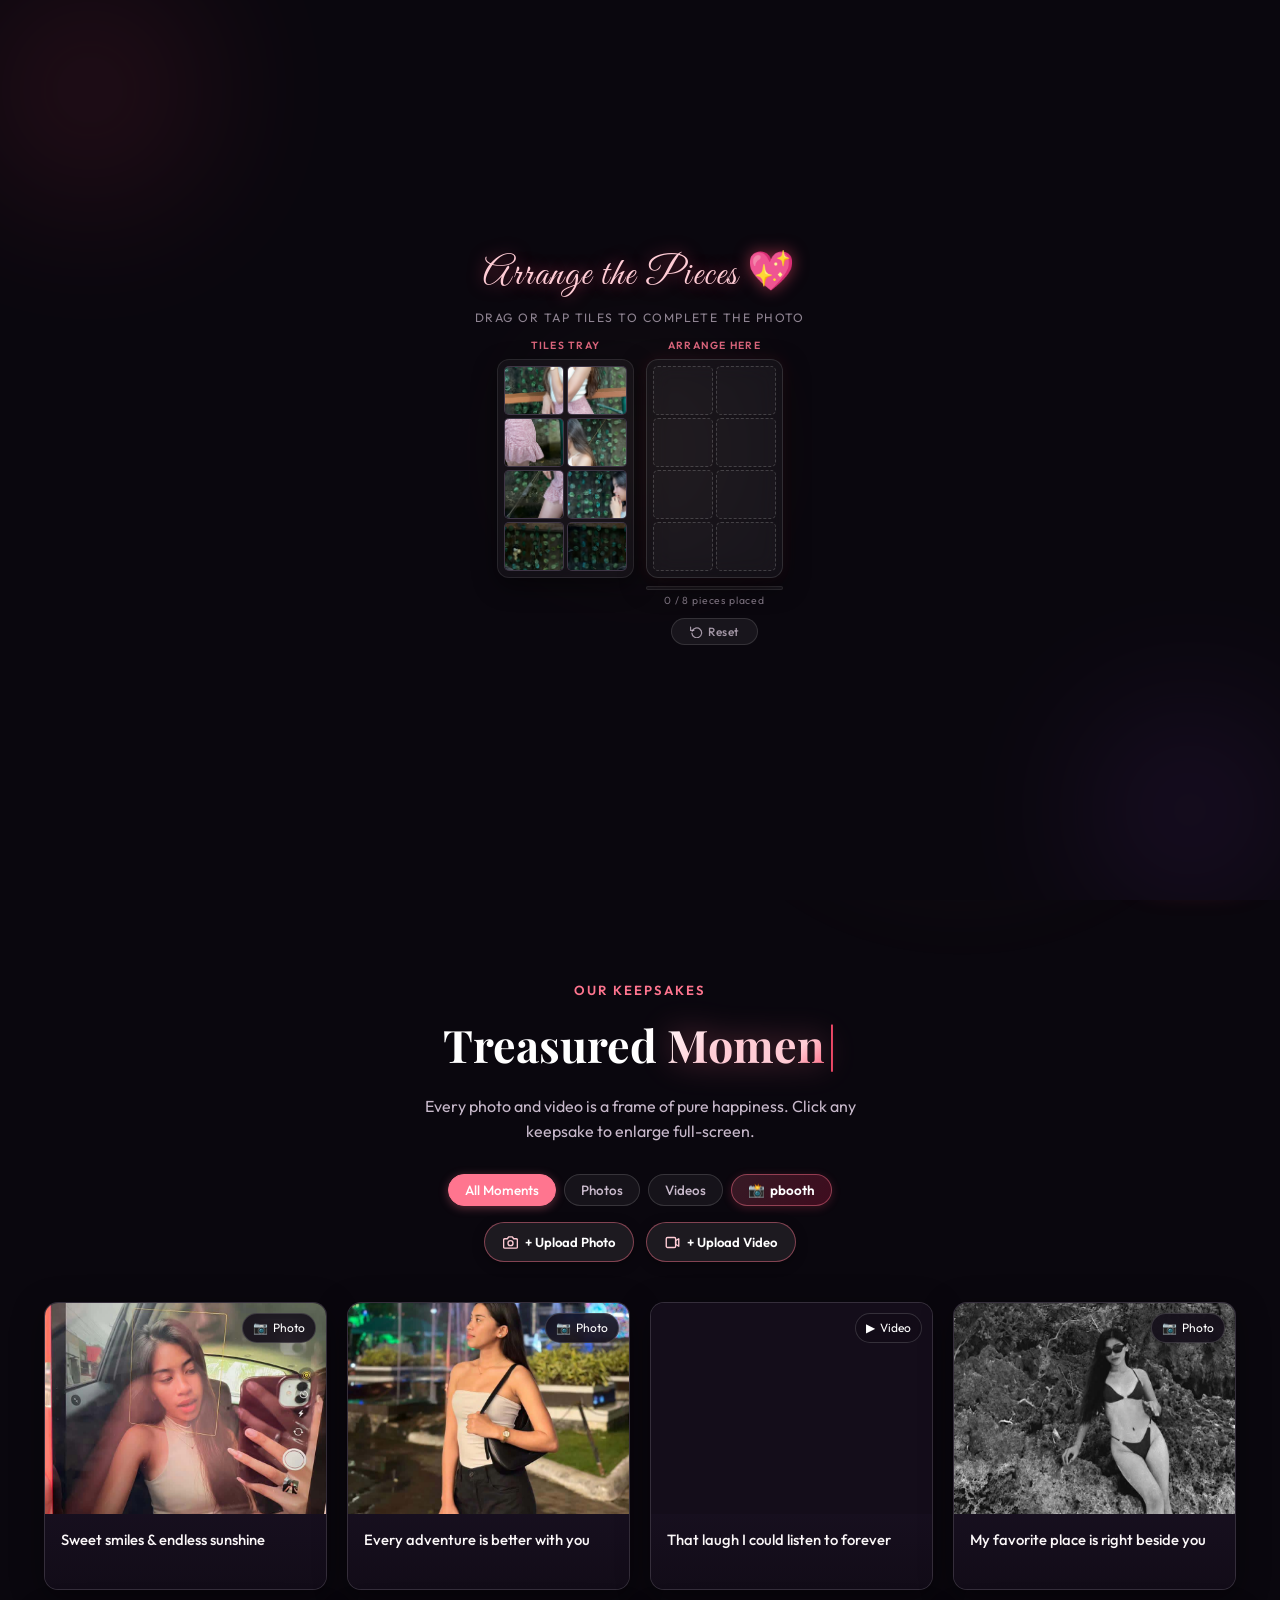
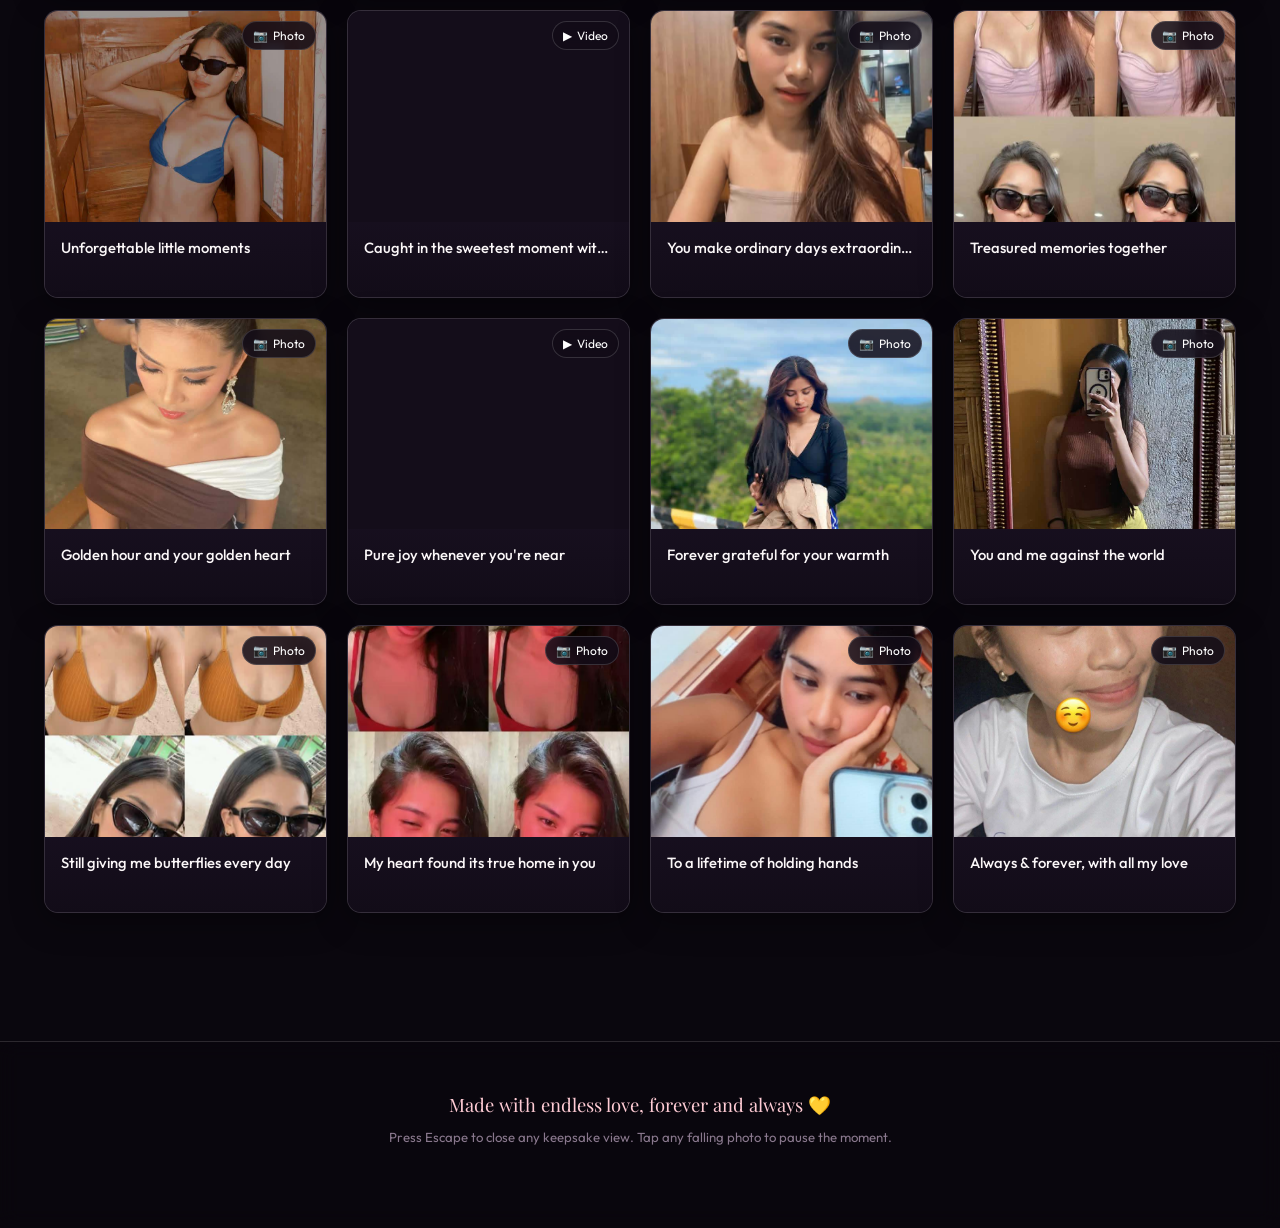
==== love-surprise/index.html @ fbbdec13 "cwefe" ====
<!DOCTYPE html>
<html lang="en">
<head>
  <meta charset="UTF-8">
  <meta name="viewport" content="width=device-width, initial-scale=1.0">
  <meta name="description" content="An interactive romantic surprise page with falling memory rain, live together counter, and heartfelt notes.">
  <meta name="theme-color" content="#0a070e">
  <title>Lyka Macabudbud — Forever & Always 💖</title>

  <!-- Favicon (Heart Icon) -->
  <link rel="icon" type="image/x-icon" href="favicon.ico">
  <link rel="icon" type="image/svg+xml" href="data:image/svg+xml,<svg xmlns='http://www.w3.org/2000/svg' viewBox='0 0 24 24'><path fill='%23ff4d6d' d='M12 21.35l-1.45-1.32C5.4 15.36 2 12.28 2 8.5 2 5.42 4.42 3 7.5 3c1.74 0 3.41.81 4.5 2.09C13.09 3.81 14.76 3 16.5 3 19.58 3 22 5.42 22 8.5c0 3.78-3.4 6.86-8.55 11.54L12 21.35z'/></svg>">
  <link rel="apple-touch-icon" href="assets/images/image1.jpg">
  <link rel="preconnect" href="https://fonts.googleapis.com">
  <link rel="preconnect" href="https://fonts.gstatic.com" crossorigin>
  <link href="https://fonts.googleapis.com/css2?family=Great+Vibes&family=Outfit:wght@300;400;500;600;700&family=Playfair+Display:ital,wght@0,600;0,700;1,400;1,600&display=swap" rel="stylesheet">

  <!-- Master Stylesheet -->
  <link rel="stylesheet" href="css/style.css">
  <link rel="stylesheet" href="css/puzzle.css">

  <!-- Flow Controller: Fresh open/click starts with Puzzle; Page refresh stays on website -->
  <script>
    (function() {
      var isRefresh = false;
      try {
        var nav = performance.getEntriesByType('navigation')[0];
        if (nav) {
          isRefresh = (nav.type === 'reload');
        } else if (window.performance && window.performance.navigation) {
          isRefresh = (window.performance.navigation.type === 1);
        }
      } catch (e) {}

      // Fresh open (clicking link, new tab, opening in Live Server) -> reset to show Puzzle
      if (!isRefresh) {
        sessionStorage.removeItem('love_surprise_puzzle_unlocked');
        localStorage.removeItem('love_surprise_puzzle_unlocked');
      }

      // If page was refreshed AND already unlocked, keep website open without flashing puzzle
      if (sessionStorage.getItem('love_surprise_puzzle_unlocked') === 'true' ||
          (isRefresh && localStorage.getItem('love_surprise_puzzle_unlocked') === 'true')) {
        document.documentElement.classList.add('puzzle-already-unlocked');
      }
    })();
  </script>
</head>
<body>

  <!-- ═══════════════════════════════════════════════════════════════════
       PUZZLE INTRO GATE — solve to unlock the site
       ═══════════════════════════════════════════════════════════════════ -->
  <div id="puzzle-overlay" role="main" aria-label="Puzzle intro">
    <!-- Ambient blobs -->
    <div class="puzzle-glow-blob blob-1" aria-hidden="true"></div>
    <div class="puzzle-glow-blob blob-2" aria-hidden="true"></div>
    <div class="puzzle-glow-blob blob-3" aria-hidden="true"></div>

    <div class="puzzle-container">
      <!-- Title -->
      <div class="puzzle-header-block">
        <p class="puzzle-title">Arrange the Pieces 💖</p>
        <p class="puzzle-subtitle">Drag or tap tiles to complete the photo</p>
      </div>

      <!-- Main puzzle area -->
      <div class="puzzle-main-area">
        <!-- Left: scrambled piece tray -->
        <div class="puzzle-tray-wrap">
          <div class="puzzle-section-label">Tiles Tray</div>
          <div class="puzzle-tray" id="puzzle-tray" aria-label="Puzzle pieces tray"></div>
        </div>

        <!-- Right: solution board -->
        <div class="puzzle-board-wrap">
          <div class="puzzle-section-label">Arrange Here</div>
          <div class="puzzle-board" id="puzzle-board" aria-label="Puzzle solution board"></div>

          <!-- Progress -->
          <div class="puzzle-progress-bar-wrap">
            <div class="puzzle-progress-fill"></div>
          </div>
          <p class="puzzle-progress-label">0 / 8 pieces placed</p>

          <!-- Action buttons -->
          <div class="puzzle-action-buttons">
            <button type="button" class="puzzle-btn puzzle-shuffle-btn" id="puzzle-reset-btn" aria-label="Reset puzzle">
              <svg viewBox="0 0 24 24" width="13" height="13" fill="none" stroke="currentColor" stroke-width="2.2" stroke-linecap="round" stroke-linejoin="round"><polyline points="1 4 1 10 7 10"/><path d="M3.51 15a9 9 0 1 0 .49-3.5"/></svg>
              Reset
            </button>
          </div>
        </div>
      </div>
    </div>
  </div>

  <!-- ═══════════════════════════════════════════════════════════════════
       PUZZLE COMPLETE — Question modal
       ═══════════════════════════════════════════════════════════════════ -->
  <div id="puzzle-question-modal" role="dialog" aria-modal="true" aria-labelledby="pq-title">
    <div class="puzzle-question-card">
      <p class="question-title" id="pq-title">Puzzle Complete!</p>
      <p class="question-text">Ikaw lage ni liks?</p>
      <div class="question-choices">
        <button type="button" class="question-btn yes" id="pq-yes-btn">Yes</button>
        <button type="button" class="question-btn no"  id="pq-no-btn">No</button>
      </div>
      <p class="wrong-hint" aria-live="polite"></p>
    </div>
  </div>

  <!-- Ambient Glowing Background Spheres -->
  <div class="ambient-glow-sphere sphere-1" aria-hidden="true"></div>
  <div class="ambient-glow-sphere sphere-2" aria-hidden="true"></div>

  <!-- Falling Media Rain Container (Click any memory to freeze & preview) -->
  <div id="rain-container" aria-label="Falling memory rain" role="region"></div>
  <!-- Falling Love Emojis Rain (Roses, Hearts & Love Icons) -->
  <div id="emoji-rain-container" class="emoji-rain-container" aria-hidden="true"></div>

  <!-- Top Controls & Navigation Bar -->
  <header class="top-bar">
    <a href="#" class="brand-logo" aria-label="Lyka">
      <span>Lyka</span>
      <span class="brand-heart">💖</span>
    </a>

    <div class="top-actions">
      <!-- Rain Freeze / Resume Toggle (Icon Only) -->
      <button id="rain-toggle-btn" class="glass-pill-btn rain-toggle-circle-btn" aria-label="Toggle falling rain" title="Freeze / Resume Rain">
        <span class="rain-icon-badge" id="rain-icon-badge">
          <svg class="rain-svg-icon" viewBox="0 0 24 24" width="11" height="11" fill="#000000" aria-hidden="true" style="margin-left: 1px;">
            <path d="M8 5v14l11-7z"/>
          </svg>
        </span>
      </button>

      <!-- Music Player & Playlist Control Group -->
      <div class="music-pill-group">
        <!-- Quick Play / Pause Button -->
        <button id="music-toggle-btn" class="glass-pill-btn music-toggle" aria-label="Toggle background music">
          <span class="music-note-icon">
            <svg class="ui-icon" viewBox="0 0 24 24" width="16" height="16" fill="currentColor" aria-hidden="true">
              <path d="M12 3v10.55c-.59-.34-1.27-.55-2-.55-2.21 0-4 1.79-4 4s1.79 4 4 4 4-1.79 4-4V7h4V3h-6z"/>
            </svg>
          </span>
          <span class="music-toggle-text">Music: Off</span>
          <span class="music-visualizer" aria-hidden="true">
            <span class="visualizer-bar"></span>
            <span class="visualizer-bar"></span>
            <span class="visualizer-bar"></span>
          </span>
        </button>

        <!-- Playlist Selector Trigger Button -->
        <button id="music-playlist-trigger-btn" class="glass-pill-btn playlist-trigger-btn" aria-label="Open romantic playlist selector" title="Choose from 6 romantic songs">
          <span class="top-bar-cover-wrap">
            <img src="assets/images/image1.jpg" alt="Track Cover" id="top-bar-cover-img" class="top-bar-cover-img">
          </span>
          <span class="playlist-btn-text" id="top-bar-track-title">Choose Song</span>
          <span class="playlist-chevron" aria-hidden="true">
            <svg class="ui-icon" viewBox="0 0 24 24" width="12" height="12" fill="none" stroke="currentColor" stroke-width="2.5" stroke-linecap="round" stroke-linejoin="round">
              <polyline points="6 9 12 15 18 9"></polyline>
            </svg>
          </span>
        </button>
      </div>
    </div>
  </header>

  <!-- Main Hero Section -->
  <main>
    <section class="hero-section" id="hero-section">
      <div class="hero-glass-card">
        <h1 class="hero-title">
          <span class="hero-partner-name" id="partner-name-display">Lyka Macabudbud</span>
        </h1>

        <p class="hero-subtitle">
          Falling deeper in love with you with every breath, every second, and every memory we share together.
        </p>

        <!-- Live Real-Time Clock & Weekday Display -->
        <div class="counter-wrapper" aria-label="Live current time and weekday">
          <!-- Real-Time "What Time Is Now" Live Clock Pill -->
          <div class="live-clock-badge" id="live-clock-pill" title="Live Local Current Time">
            <span class="live-clock-label">What time is now:</span>
            <span class="live-clock-val" id="live-time-now">--:--:--</span>
            <span class="live-clock-ampm" id="live-ampm-now">--</span>
            <span class="live-clock-sep" aria-hidden="true">•</span>
            <span class="live-clock-date" id="live-date-now">--</span>
          </div>

          <div class="counter-heading">
            <span>⏳</span>
            <span id="counter-heading-text">Cherishing Every Second Together</span>
            <span>⏳</span>
          </div>

          <div class="counter-grid">
            <div class="counter-box">
              <span class="counter-number is-weekday" id="count-days">--</span>
              <span class="counter-label" id="label-box-1">Week Day</span>
            </div>
            <div class="counter-box">
              <span class="counter-number" id="count-hours">--</span>
              <span class="counter-label" id="label-box-2">Hours</span>
            </div>
            <div class="counter-box">
              <span class="counter-number" id="count-minutes">--</span>
              <span class="counter-label" id="label-box-3">Minutes</span>
            </div>
            <div class="counter-box">
              <span class="counter-number" id="count-seconds">--</span>
              <span class="counter-label" id="label-box-4">Seconds</span>
            </div>
          </div>
        </div>

        <!-- Hero Call to Action Buttons -->
        <div class="hero-cta-group">
          <a href="#gallery-section" class="btn-primary" id="explore-memories-btn">
            <span>📸</span>
            <span>Explore Keepsakes</span>
          </a>
          <button type="button" class="btn-secondary" id="hero-note-btn">
            <span>💌</span>
            <span>Read A Note</span>
          </button>
        </div>

        <a href="#gallery-section" class="scroll-indicator" aria-label="Scroll down to keepsake gallery">
          <span>Scroll to keepsakes</span>
          <span class="scroll-arrow">↓</span>
        </a>
      </div>
    </section>

    <!-- Static Keepsakes Gallery Grid Section -->
    <section class="gallery-section" id="gallery-section">
      <div class="section-header">
        <span class="section-tag">Our Keepsakes</span>
        <h2 class="section-title" aria-label="Treasured Moments">
          Treasured <span class="typewriter-container"><span class="typewriter-text" id="gallery-typewriter-text">Moments</span><span class="typewriter-cursor" aria-hidden="true">|</span></span>
        </h2>
        <p class="section-subtitle">
          Every photo and video is a frame of pure happiness. Click any keepsake to enlarge full-screen.
        </p>

        <!-- Gallery Filters -->
        <div class="gallery-filters" role="tablist" aria-label="Media category filters">
          <button type="button" class="filter-btn active" data-filter="all">All Moments</button>
          <button type="button" class="filter-btn" data-filter="image">Photos</button>
          <button type="button" class="filter-btn" data-filter="video">Videos</button>
          <button type="button" class="filter-btn pbooth-btn" id="open-pbooth-btn" aria-label="Open Photobooth Studio" title="Open Photobooth Studio">
            <span class="pbooth-btn-icon" aria-hidden="true">📸</span>
            <span class="pbooth-btn-text">pbooth</span>
          </button>
        </div>

        <!-- Realtime Upload Toolbar for Photos & Videos (Any device: Mobile, Tablet, PC) -->
        <div class="gallery-upload-toolbar" aria-label="Upload photo or video to gallery">
          <label for="gallery-photo-input" class="gallery-upload-btn btn-upload-photo" id="gallery-upload-photo-btn" role="button" tabindex="0" title="Upload your own photo in realtime (.jpg, .png, .webp, camera)">
            <svg class="upload-btn-svg" viewBox="0 0 24 24" width="15" height="15" fill="none" stroke="currentColor" stroke-width="2.2" stroke-linecap="round" stroke-linejoin="round" aria-hidden="true">
              <path d="M23 19a2 2 0 0 1-2 2H3a2 2 0 0 1-2-2V8a2 2 0 0 1 2-2h4l2-3h6l2 3h4a2 2 0 0 1 2 2z"/>
              <circle cx="12" cy="13" r="4"/>
            </svg>
            <span>+ Upload Photo</span>
          </label>
          <label for="gallery-video-input" class="gallery-upload-btn btn-upload-video" id="gallery-upload-video-btn" role="button" tabindex="0" title="Upload your own video in realtime (.mp4, .webm, .mov, camera)">
            <svg class="upload-btn-svg" viewBox="0 0 24 24" width="15" height="15" fill="none" stroke="currentColor" stroke-width="2.2" stroke-linecap="round" stroke-linejoin="round" aria-hidden="true">
              <rect x="2" y="4" width="15" height="16" rx="2"/>
              <path d="M17 9l5-3v12l-5-3z"/>
            </svg>
            <span>+ Upload Video</span>
          </label>
          <input type="file" id="gallery-photo-input" accept="image/*,.jpg,.jpeg,.png,.webp,.gif,.heic,.heif" multiple class="visually-hidden-file-input">
          <input type="file" id="gallery-video-input" accept="video/*,.mp4,.webm,.mov,.m4v,.ogg,.3gp" multiple class="visually-hidden-file-input">
        </div>
      </div>

      <!-- Dynamic Gallery Grid -->
      <div class="gallery-grid" id="gallery-grid" aria-label="Keepsake collection"></div>
    </section>
  </main>

  <!-- Footer -->
  <footer class="site-footer">
    <p class="footer-love-msg">Made with endless love, forever and always 💛</p>
    <p class="footer-copy">Press Escape to close any keepsake view. Tap any falling photo to pause the moment.</p>
  </footer>

  <!-- Lightbox Modal for Large Media Preview (Freezes rain while open) -->
  <div id="media-modal" class="modal-overlay" role="dialog" aria-modal="true" aria-hidden="true" aria-label="Enlarged Preview">
    <div class="modal-content-card">
      <button id="modal-close-btn" class="modal-close-btn" aria-label="Close enlarged preview">✕</button>

      <div id="modal-media-stage" class="modal-media-stage">
        <!-- Enlarged image or video will be injected here -->
      </div>

      <div class="modal-caption-bar">
        <div id="modal-caption" class="modal-caption-text">Cherished Moment</div>
        <div class="modal-caption-actions">
          <button type="button" class="btn-lightbox-delete" id="modal-delete-btn" title="Delete this keepsake permanently" aria-label="Delete this keepsake permanently">
            <svg viewBox="0 0 24 24" width="14" height="14" fill="none" stroke="currentColor" stroke-width="2.2" stroke-linecap="round" stroke-linejoin="round" aria-hidden="true">
              <path d="M3 6h18"/>
              <path d="M19 6v14a2 2 0 0 1-2 2H7a2 2 0 0 1-2-2V6m3 0V4a2 2 0 0 1 2-2h4a2 2 0 0 1 2 2v2"/>
              <line x1="10" y1="11" x2="10" y2="17"/>
              <line x1="14" y1="11" x2="14" y2="17"/>
            </svg>
            <span>Delete</span>
          </button>
          <div id="modal-counter" class="modal-counter-badge">1 of 16</div>
        </div>
      </div>
    </div>
  </div>

  <!-- Floating 💌 Note Button -->
  <button id="floating-note-btn" class="floating-notes-btn" aria-label="Open note">
    <span class="floating-notes-icon">💌</span>
    <span class="floating-notes-label">Note</span>
  </button>

  <!-- Love Note Envelope & Parchment Modal -->
  <div id="note-modal" class="modal-overlay" role="dialog" aria-modal="true" aria-hidden="true" aria-label="Love Note Letter">
    <div class="envelope-container" id="envelope-container">
      
      <!-- Top Right Header Close 'X' Button -->
      <button id="note-close-btn" class="note-modal-close-btn" aria-label="Close" title="Close">✕</button>

      <!-- Envelope Outer Shell (Flap, pocket, and wax seal) -->
      <div class="envelope-outer" id="envelope-outer">
        <div class="envelope-back-wall"></div>
        <div class="envelope-flap" id="envelope-flap"></div>
        <div class="envelope-front-pocket"></div>
        <button class="envelope-seal-btn" id="envelope-seal-btn" type="button" aria-label="Open surprise letter">
          <span class="seal-wax-circle">
            <span class="seal-heart-icon">💌</span>
          </span>
          <span class="seal-tap-label">Tap to Open</span>
        </button>
      </div>

      <!-- The Letter Card (slides smoothly out of the envelope) -->
      <div class="note-modal-card envelope-letter" id="note-modal-card">
        <div class="note-wax-seal" aria-hidden="true">💖</div>
        <h3 class="note-greeting" id="note-greeting">Future cumlaude, lyka 💖</h3>

        <div class="note-message-box">
          <div class="note-quote-decoration">“</div>
          <p class="note-body-text" id="note-text">
            Every hour you invest now, even in first year, is a step closer to walking across that stage as a cum laude graduate.
          </p>
          <div class="note-author-line" id="note-author">— Stephen Hawking</div>
        </div>
      </div>

    </div>
  </div>

  <!-- Romantic Soundtrack Playlist Popover (Compact Player with Realtime Upload) -->
  <div id="playlist-modal" class="modal-overlay playlist-popover-overlay" role="dialog" aria-modal="true" aria-hidden="true" aria-label="Romantic Music Playlist">
    <div class="playlist-modal-card mini-playlist-popover">
      <div class="popover-header">
        <h3 class="popover-title-centered">Our Soundtrack</h3>
        <button id="playlist-close-btn" class="popover-close-btn" aria-label="Close playlist">✕</button>
      </div>

      <!-- Now Playing Feature Disc & Timeline -->
      <div class="playlist-now-playing-banner" id="now-playing-banner">
        <div class="now-playing-disc-container">
          <img src="assets/images/image1.jpg" alt="Now Playing Album Art" id="banner-cover" class="now-playing-disc">
          <div class="disc-spindle"></div>
        </div>
        <div class="now-playing-details">
          <div class="now-playing-badge-row">
            <span class="now-playing-pill" id="banner-status-pill">Now Playing</span>
            <span class="now-playing-sound-hint" id="banner-track-count">6 Songs</span>
          </div>
          <h4 class="now-playing-title" id="banner-title">Teka Lang</h4>
          <p class="now-playing-artist" id="banner-artist">EMMAN</p>
          
          <!-- Interactive Timeline & Scrubber -->
          <div class="now-playing-timeline">
            <span id="player-time-current" class="timeline-time">0:00</span>
            <input type="range" id="player-progress-bar" class="timeline-slider" min="0" max="100" value="0" step="0.1" aria-label="Song progress scrubber">
            <span id="player-time-duration" class="timeline-time">0:00</span>
          </div>
        </div>
      </div>

      <!-- Playback Controls Bar -->
      <div class="playlist-controls-row">
        <button id="ctrl-prev-btn" class="playlist-ctrl-btn" aria-label="Previous song" title="Previous song">
          <svg class="ui-icon" viewBox="0 0 24 24" width="13" height="13" fill="currentColor" aria-hidden="true">
            <path d="M6 6h2v12H6zm3.5 6l8.5 6V6z"/>
          </svg>
        </button>
        <button id="ctrl-play-pause-btn" class="playlist-ctrl-btn ctrl-play-main" aria-label="Play or pause" title="Play or pause">
          <svg class="ui-icon icon-play" viewBox="0 0 24 24" width="15" height="15" fill="currentColor" aria-hidden="true">
            <path d="M8 5v14l11-7z"/>
          </svg>
        </button>
        <button id="ctrl-next-btn" class="playlist-ctrl-btn" aria-label="Next song" title="Next song">
          <svg class="ui-icon" viewBox="0 0 24 24" width="13" height="13" fill="currentColor" aria-hidden="true">
            <path d="M6 18l8.5-6L6 6v12zM16 6v12h2V6h-2z"/>
          </svg>
        </button>
        
        <div class="volume-slider-group" title="Adjust volume">
          <span class="volume-icon">
            <svg class="ui-icon" viewBox="0 0 24 24" width="12" height="12" fill="currentColor" aria-hidden="true">
              <path d="M3 9v6h4l5 5V4L7 9H3zm13.5 3c0-1.77-1.02-3.29-2.5-4.03v8.05c1.48-.73 2.5-2.25 2.5-4.02zM14 3.23v2.06c2.89.86 5 3.54 5 6.71s-2.11 5.85-5 6.71v2.06c4.01-.91 7-4.49 7-8.77s-2.99-7.86-7-8.77z"/>
            </svg>
          </span>
          <input type="range" id="player-volume-slider" class="volume-slider" min="0" max="1" step="0.05" value="0.65" aria-label="Volume slider">
        </div>
      </div>

      <!-- Realtime Upload & Songs Header Bar -->
      <div class="playlist-action-bar">
        <span class="playlist-action-label" id="playlist-action-label">Tracklist</span>
        <button id="upload-music-btn" class="playlist-upload-btn" title="Upload your own song in realtime (.mp3, .wav, .m4a)">
          <svg class="ui-icon" viewBox="0 0 24 24" width="11" height="11" fill="currentColor" aria-hidden="true">
            <path d="M19 13h-6v6h-2v-6H5v-2h6V5h2v6h6v2z"/>
          </svg>
          <span>Upload Music</span>
        </button>
        <input type="file" id="music-upload-input" accept="audio/*" style="display: none;">
      </div>

      <!-- Songs Scrollable Container -->
      <div class="playlist-tracks-grid" id="playlist-tracks-container" role="list" aria-label="Available Songs">
        <!-- Song cards injected dynamically from CONFIG.playlist & user uploads -->
      </div>

      <div class="playlist-footer-hint">
        <span>Plays smoothly & auto-advances</span>
      </div>
    </div>
  </div>



  <!-- Photobooth Studio Modal -->
  <div id="pbooth-modal" class="modal-overlay" role="dialog" aria-modal="true" aria-hidden="true" aria-label="Photobooth Studio">
    <div class="modal-content-card pbooth-modal-card">
      <button id="pbooth-close-btn" class="modal-close-btn" aria-label="Close photobooth">✕</button>

      <!-- Photobooth Header -->
      <div class="pbooth-header">
        <div class="pbooth-title-group">
          <h2 class="pbooth-title">Romantic Photobooth</h2>
        </div>

        <!-- Navigation Tabs: Camera Studio vs Snaps History -->
        <div class="pbooth-tabs" role="tablist">
          <button type="button" class="pbooth-tab-btn active" id="tab-booth-btn" data-tab="booth">
            <span>📸 Take Photo</span>
          </button>
          <button type="button" class="pbooth-tab-btn" id="tab-history-btn" data-tab="history">
            <span>🎞️ Snaps History</span>
            <span class="pbooth-history-count" id="pbooth-history-badge">0</span>
          </button>
        </div>
      </div>

      <!-- Tab 1: Studio / Camera Booth View -->
      <div class="pbooth-tab-panel active" id="pbooth-panel-booth">
        
        <!-- Top Options Bar: Prominent Choose Template Button & Layouts -->
        <div class="pbooth-toolbar">
          <!-- Prominent Button to open the 5-Template Showcase Modal -->
          <div class="pbooth-tool-section pbooth-template-selector-section">
            <span class="pbooth-tool-label">Frame Template:</span>
            <button type="button" class="btn-choose-template" id="pbooth-choose-template-btn" title="Click to view and choose from 5 aesthetic reference templates">
              <span class="btn-template-icon">🎨</span>
              <span class="btn-template-text">Choose Frame:</span>
              <span class="btn-template-badge" id="pbooth-active-template-badge">🎀 Polaroid & Snoopy</span>
              <span class="btn-template-arrow">▾</span>
            </button>
          </div>

          <!-- Layout Selection: 3-Shot Strip, 1 Shot, 4-Shot Grid -->
          <div class="pbooth-tool-section">
            <span class="pbooth-tool-label">Layout:</span>
            <div class="pbooth-pill-group" id="pbooth-layout-select">
              <button type="button" class="pbooth-pill-btn active" data-layout="3">3-Shot Strip</button>
              <button type="button" class="pbooth-pill-btn" data-layout="1">1 Shot</button>
              <button type="button" class="pbooth-pill-btn" data-layout="4">4-Shot Grid</button>
            </div>
          </div>
        </div>

        <!-- Quick Template Selector Carousel (11 Aesthetic Choices: 5 Reference + Original Templates) -->
        <div class="pbooth-quick-templates-bar">
          <div class="pbooth-frames-carousel" id="pbooth-frames-list" role="tablist" aria-label="Template selection">
            <button type="button" class="pbooth-frame-thumb active" data-frame="snoopy" title="Polaroid OneStep 2 Camera & Snoopy Cupid">
              <span class="frame-thumb-swatch swatch-snoopy"></span>
              <span class="frame-thumb-name">🎀 Polaroid & Snoopy</span>
            </button>
            <button type="button" class="pbooth-frame-thumb" data-frame="retro" title="70s / 90s Retro Pop Checkerboard">
              <span class="frame-thumb-swatch swatch-retro"></span>
              <span class="frame-thumb-name">🎱 Retro 70s/90s Pop</span>
            </button>
            <button type="button" class="pbooth-frame-thumb" data-frame="scrapbook" title="Memory Book Vintage Scrapbook">
              <span class="frame-thumb-swatch swatch-scrapbook"></span>
              <span class="frame-thumb-name">📎 Memory Book</span>
            </button>
            <button type="button" class="pbooth-frame-thumb" data-frame="spiderman" title="Marvel Spider-Man Comic Strip">
              <span class="frame-thumb-swatch swatch-spiderman"></span>
              <span class="frame-thumb-name">🕷️ Spider-Man Comic</span>
            </button>
            <button type="button" class="pbooth-frame-thumb" data-frame="gridticket" title="Pixtab Grid Ticket with Barcode">
              <span class="frame-thumb-swatch swatch-gridticket"></span>
              <span class="frame-thumb-name">🎟️ Pixtab Grid Ticket</span>
            </button>
            <button type="button" class="pbooth-frame-thumb" data-frame="spotify" title="Spotify Music Player Strip">
              <span class="frame-thumb-swatch swatch-spotify"></span>
              <span class="frame-thumb-name">🎵 Spotify Strip</span>
            </button>
            <button type="button" class="pbooth-frame-thumb" data-frame="pixelbooth" title="Pixelbooth Barcode Ticket">
              <span class="frame-thumb-swatch swatch-pixelbooth"></span>
              <span class="frame-thumb-name">🎟️ Special Day Ticket</span>
            </button>
            <button type="button" class="pbooth-frame-thumb" data-frame="pink" title="Sweet Pink Love">
              <span class="frame-thumb-swatch swatch-pink"></span>
              <span class="frame-thumb-name">🌸 Sweet Pink</span>
            </button>
            <button type="button" class="pbooth-frame-thumb" data-frame="film" title="Vintage 35mm Film Strip">
              <span class="frame-thumb-swatch swatch-film"></span>
              <span class="frame-thumb-name">🎞️ Vintage Film</span>
            </button>
            <button type="button" class="pbooth-frame-thumb" data-frame="korean" title="Korean Pastel Dream (인생네컷)">
              <span class="frame-thumb-swatch swatch-korean"></span>
              <span class="frame-thumb-name">✨ Korean Pastel</span>
            </button>
            <button type="button" class="pbooth-frame-thumb" data-frame="minimal" title="Chic Minimalist Editorial">
              <span class="frame-thumb-swatch swatch-minimal"></span>
              <span class="frame-thumb-name">🖤 Minimalist Chic</span>
            </button>
          </div>
        </div>

        <!-- Main Studio Stage -->
        <div class="pbooth-stage-wrapper">
          <!-- Viewfinder Screen -->
          <div class="pbooth-viewfinder" id="pbooth-viewfinder">
            <video id="pbooth-video" autoplay playsinline webkit-playsinline muted disablePictureInPicture controlsList="nodownload noplaybackrate nofullscreen"></video>
            <canvas id="pbooth-work-canvas" style="display: none;"></canvas>

            <!-- Floating Flip Camera Button (Quick Mobile & Desktop Switch) -->
            <button type="button" class="pbooth-floating-flip-btn" id="pbooth-floating-flip-btn" title="Flip Camera (Front / Back)" aria-label="Flip Camera">
              <svg class="flip-svg-icon" viewBox="0 0 24 24" width="16" height="16" fill="none" stroke="currentColor" stroke-width="2.2" stroke-linecap="round" stroke-linejoin="round" aria-hidden="true">
                <path d="M21 12a9 9 0 0 0-9-9 9.75 9.75 0 0 0-6.74 2.74L3 8"/>
                <path d="M3 3v5h5"/>
                <path d="M3 12a9 9 0 0 0 9 9 9.75 9.75 0 0 0 6.74-2.74L21 16"/>
                <path d="M16 21h5v-5"/>
              </svg>
              <span class="flip-badge" id="pbooth-flip-badge">FRONT</span>
            </button>

            <!-- Shutter Flash Effect -->
            <div class="pbooth-flash-overlay" id="pbooth-flash"></div>

            <!-- Visual Shots Progress Tracker & Reset Button -->
            <div class="pbooth-tracker-wrap">
              <div class="pbooth-shots-tracker" id="pbooth-shots-tracker" aria-label="Shots taken progress">
                <div class="tracker-slot active">1</div>
                <div class="tracker-slot">2</div>
                <div class="tracker-slot">3</div>
              </div>
              <button type="button" class="pbooth-reset-shots-btn" id="pbooth-reset-shots-btn" title="Reset Shots & Start Over" style="display: none;" aria-label="Reset Shots">
                <span>↺</span>
              </button>
            </div>

            <!-- Live Updated Day & Date Stamp Pill -->
            <div class="pbooth-live-stamp" id="pbooth-live-stamp">
              <span class="stamp-icon">📅</span>
              <span id="pbooth-stamp-text">--</span>
            </div>

            <!-- Fallback Screen when camera not active or permission pending -->
            <div class="pbooth-camera-fallback" id="pbooth-camera-fallback" style="display: none;">
              <div class="fallback-icon">📸</div>
              <p class="fallback-text" id="pbooth-fallback-msg">Camera not started or permission needed</p>
              <div class="fallback-actions">
                <button type="button" class="btn-primary btn-sm" id="pbooth-start-cam-btn">Allow Camera</button>
                <button type="button" class="btn-secondary btn-sm" id="pbooth-upload-photo-btn">Upload Photo</button>
                <input type="file" id="pbooth-file-input" accept="image/*" style="display: none;">
              </div>
            </div>
          </div>

          <!-- Result Preview Stage (Shown when photos are snapped) -->
          <div class="pbooth-result-stage" id="pbooth-result-stage" style="display: none;">
            <!-- Save vs Retake Decision Prompt -->
            <div class="pbooth-result-prompt">
              <span class="result-prompt-title">📸 How does it look?</span>
              <span class="result-prompt-sub">Save to your Snaps History, or Retake to try again!</span>
            </div>

            <div class="pbooth-rendered-card" id="pbooth-rendered-card">
              <img id="pbooth-result-img" alt="Captured Photobooth keepsake" class="pbooth-final-image">
            </div>

            <div class="pbooth-result-actions">
              <button type="button" class="btn-primary btn-save-action" id="pbooth-save-btn">
                <span>💾</span>
                <span id="pbooth-save-btn-text">Save Photo</span>
              </button>
              <button type="button" class="btn-secondary btn-retake-action" id="pbooth-retake-btn">
                <span>🔄</span>
                <span>Take Again (Retake)</span>
              </button>
              <button type="button" class="btn-secondary" id="pbooth-download-btn">
                <span>⬇️</span>
                <span>Download</span>
              </button>
              <button type="button" class="btn-secondary" id="pbooth-view-history-shortcut-btn">
                <span>🎞️</span>
                <span>Snaps History</span>
              </button>
            </div>
          </div>
        </div>

        <!-- Bottom Controls Bar (Balanced 3-Button Studio Controls: Left Flip, Center Shutter, Right Mirror) -->
        <div class="pbooth-controls-bar" id="pbooth-controls-bar">
          <!-- Left: Flip Camera Button (Clean SVG Vector Icon Only) -->
          <button type="button" class="pbooth-aux-btn" id="pbooth-flip-cam-btn" title="Flip Camera (Front / Back)" aria-label="Flip Camera">
            <svg class="aux-svg-icon" viewBox="0 0 24 24" width="22" height="22" fill="none" stroke="currentColor" stroke-width="2.2" stroke-linecap="round" stroke-linejoin="round" aria-hidden="true">
              <path d="M21 12a9 9 0 0 0-9-9 9.75 9.75 0 0 0-6.74 2.74L3 8"/>
              <path d="M3 3v5h5"/>
              <path d="M3 12a9 9 0 0 0 9 9 9.75 9.75 0 0 0 6.74-2.74L21 16"/>
              <path d="M16 21h5v-5"/>
            </svg>
          </button>

          <!-- Center: Main Camera Shutter Snap Button (Icon-Only Shutter with SVG Camera, No Text) -->
          <button type="button" class="pbooth-snap-btn" id="pbooth-snap-btn" aria-label="Take picture" title="Click to take picture whenever you are ready">
            <span class="snap-btn-ring"></span>
            <span class="snap-btn-inner">
              <svg class="snap-btn-camera-svg" viewBox="0 0 24 24" width="26" height="26" fill="none" stroke="#c9184a" stroke-width="2.2" stroke-linecap="round" stroke-linejoin="round" aria-hidden="true">
                <path d="M23 19a2 2 0 0 1-2 2H3a2 2 0 0 1-2-2V8a2 2 0 0 1 2-2h4l2-3h6l2 3h4a2 2 0 0 1 2 2z"/>
                <circle cx="12" cy="13" r="4"/>
              </svg>
            </span>
          </button>

          <!-- Right: Mirror Toggle Button (Clean SVG Mirror Icon Only) -->
          <button type="button" class="pbooth-aux-btn active" id="pbooth-mirror-btn" title="Toggle Mirror Selfie Mode" aria-label="Toggle Mirror Mode">
            <svg class="aux-svg-icon" viewBox="0 0 24 24" width="22" height="22" fill="none" stroke="currentColor" stroke-width="2.2" stroke-linecap="round" stroke-linejoin="round" aria-hidden="true">
              <ellipse cx="12" cy="12" rx="7" ry="9"/>
              <path d="M9.5 8c1.8-0.8 3.2 0.2 3.8 1.8"/>
            </svg>
          </button>
        </div>
      </div>

      <!-- Tab 2: Snaps History View -->
      <div class="pbooth-tab-panel" id="pbooth-panel-history" style="display: none;">
        <div class="pbooth-history-header">
          <p class="history-subtitle">
            All your captured photobooth moments stamped with the day they were taken. Click any photo to view full-size, download, or delete permanently.
          </p>
        </div>

        <!-- History Grid -->
        <div class="pbooth-history-grid" id="pbooth-history-grid" role="list">
          <!-- Injected via JavaScript from localStorage -->
        </div>

        <!-- History Empty State -->
        <div class="pbooth-history-empty" id="pbooth-history-empty" style="display: none;">
          <span class="empty-icon">🎞️</span>
          <h3 class="empty-title">No Saved Snaps Yet</h3>
          <p class="empty-desc">Capture your first sweet photobooth moment today!</p>
          <button type="button" class="btn-primary btn-sm" id="pbooth-empty-take-btn">Take A Photo Now</button>
        </div>
      </div>

    </div>
  </div>

  <!-- Template Picker Showcase Modal (Opened via "Choose Frame" button) -->
  <div id="pbooth-templates-modal" class="modal-overlay pbooth-templates-overlay" role="dialog" aria-modal="true" aria-hidden="true" aria-label="Choose Photobooth Template">
    <div class="pbooth-templates-card">
      <div class="templates-modal-header">
        <div class="templates-header-title-box">
          <span class="templates-badge">🎨 11 Aesthetic Choices</span>
          <h3 class="templates-modal-title">Choose Frame Template</h3>
          <p class="templates-modal-desc">Pilia ang imong paboritong template sa 11 ka desinyo (5 reference templates + original frames):</p>
        </div>
        <button type="button" class="templates-modal-close" id="pbooth-templates-close-btn" aria-label="Close template picker">✕</button>
      </div>

      <!-- 11 Selectable Template Cards (5 Reference + 6 Original Frames) -->
      <div class="templates-picker-grid" id="templates-picker-grid">
        
        <!-- Card 1: Polaroid Camera & Snoopy Cupid -->
        <div class="template-choice-card active" data-frame="snoopy" role="button" tabindex="0">
          <div class="template-card-visual visual-snoopy">
            <div class="mock-strip">
              <div class="mock-camera-top">📷</div>
              <div class="mock-photo"></div>
              <div class="mock-photo"></div>
              <div class="mock-photo"></div>
              <div class="mock-ticket-bottom">🎟️</div>
            </div>
            <span class="template-active-check">✓</span>
          </div>
          <div class="template-card-info">
            <div class="template-card-header">
              <h4 class="template-card-title">🎀 Polaroid & Snoopy</h4>
              <span class="template-tag tag-cute">Template 1</span>
            </div>
            <p class="template-card-desc">Polaroid OneStep2 camera on top with red bow, cherries, Snoopy cupid, apple slice, coffee cups, teddy bear with party hat, and vintage ticket.</p>
            <button type="button" class="btn-select-template">Use This Frame</button>
          </div>
        </div>

        <!-- Card 2: 70s / 90s Retro Pop -->
        <div class="template-choice-card" data-frame="retro" role="button" tabindex="0">
          <div class="template-card-visual visual-retro">
            <div class="mock-strip">
              <div class="mock-retro-header">70s</div>
              <div class="mock-photo"></div>
              <div class="mock-photo"></div>
              <div class="mock-photo"></div>
              <div class="mock-retro-footer">RETRO</div>
            </div>
            <span class="template-active-check">✓</span>
          </div>
          <div class="template-card-info">
            <div class="template-card-header">
              <h4 class="template-card-title">🎱 Retro 70s/90s Pop</h4>
              <span class="template-tag tag-vintage">Template 2</span>
            </div>
            <p class="template-card-desc">Deep crimson with yellow-orange checkerboard sides, '70s' bubble font, 35mm rangefinder camera, 7-ball, 8-ball, Converse shoe, vinyl record, and RETRO 1990's.</p>
            <button type="button" class="btn-select-template">Use This Frame</button>
          </div>
        </div>

        <!-- Card 3: Memory Book Scrapbook -->
        <div class="template-choice-card" data-frame="scrapbook" role="button" tabindex="0">
          <div class="template-card-visual visual-scrapbook">
            <div class="mock-strip">
              <div class="mock-pin">🧷</div>
              <div class="mock-photo tilted-1"></div>
              <div class="mock-photo tilted-2"></div>
              <div class="mock-photo tilted-3"></div>
              <div class="mock-flower">🌺</div>
            </div>
            <span class="template-active-check">✓</span>
          </div>
          <div class="template-card-info">
            <div class="template-card-header">
              <h4 class="template-card-title">📎 Memory Book</h4>
              <span class="template-tag tag-korean">Template 3</span>
            </div>
            <p class="template-card-desc">Vintage scrapbook with colorful 'memory book' letters pinned with a safety pin, 3 angled deckle-edge frames, tropical hibiscus flower, digital camera, and reading cat.</p>
            <button type="button" class="btn-select-template">Use This Frame</button>
          </div>
        </div>

        <!-- Card 4: Marvel Spider-Man & Spider-Gwen Comic -->
        <div class="template-choice-card" data-frame="spiderman" role="button" tabindex="0">
          <div class="template-card-visual visual-spiderman">
            <div class="mock-strip">
              <div class="mock-photo"></div>
              <div class="mock-photo"></div>
              <div class="mock-photo"></div>
              <div class="mock-photo"></div>
              <div class="mock-spidey-logo">SPIDER-MAN</div>
            </div>
            <span class="template-active-check">✓</span>
          </div>
          <div class="template-card-info">
            <div class="template-card-header">
              <h4 class="template-card-title">🕷️ Spider-Man Comic</h4>
              <span class="template-tag tag-popular">Template 4</span>
            </div>
            <p class="template-card-desc">Authentic B&W Marvel comic book halftone page, 4 red comic frames, Spider-Gwen hanging & shooting webs, red Marvel badge, and 3D SPIDER-MAN title.</p>
            <button type="button" class="btn-select-template">Use This Frame</button>
          </div>
        </div>

        <!-- Card 5: Pixtab Grid Ticket -->
        <div class="template-choice-card" data-frame="gridticket" role="button" tabindex="0">
          <div class="template-card-visual visual-gridticket">
            <div class="mock-strip">
              <div class="mock-pixtab-header">pixtab</div>
              <div class="mock-photo"></div>
              <div class="mock-photo"></div>
              <div class="mock-photo"></div>
              <div class="mock-barcode-ticket">|||||| ★★★</div>
            </div>
            <span class="template-active-check">✓</span>
          </div>
          <div class="template-card-info">
            <div class="template-card-header">
              <h4 class="template-card-title">🎟️ Pixtab Grid Ticket</h4>
              <span class="template-tag tag-ticket">Template 5</span>
            </div>
            <p class="template-card-desc">Notebook grid background with vertical 35mm film perforations, pixtab header, rounded terracotta frame, hand-drawn sketch star, tear line, and barcode ticket stub.</p>
            <button type="button" class="btn-select-template">Use This Frame</button>
          </div>
        </div>

        <!-- Card 6: Spotify Player Strip -->
        <div class="template-choice-card" data-frame="spotify" role="button" tabindex="0">
          <div class="template-card-visual visual-spotify">
            <div class="mock-strip">
              <div class="mock-photo"></div>
              <div class="mock-photo"></div>
              <div class="mock-photo"></div>
              <div class="mock-widget-spotify">
                <span class="mock-line"></span>
              </div>
            </div>
            <span class="template-active-check">✓</span>
          </div>
          <div class="template-card-info">
            <div class="template-card-header">
              <h4 class="template-card-title">🎵 Spotify Player Strip</h4>
              <span class="template-tag tag-popular">Music Strip</span>
            </div>
            <p class="template-card-desc">Dark aesthetic with iPad music player widget, progress scrubber bar, current song title, and media controls.</p>
            <button type="button" class="btn-select-template">Use This Frame</button>
          </div>
        </div>

        <!-- Card 7: Pixelbooth "Special Day" Ticket -->
        <div class="template-choice-card" data-frame="pixelbooth" role="button" tabindex="0">
          <div class="template-card-visual visual-pixelbooth">
            <div class="mock-strip">
              <div class="mock-barcode-top">||||||||</div>
              <div class="mock-photo"></div>
              <div class="mock-photo"></div>
              <div class="mock-photo"></div>
              <div class="mock-script-bottom">Special Day</div>
            </div>
            <span class="template-active-check">✓</span>
          </div>
          <div class="template-card-info">
            <div class="template-card-header">
              <h4 class="template-card-title">🎟️ Special Day Ticket</h4>
              <span class="template-tag tag-ticket">Pixelbooth</span>
            </div>
            <p class="template-card-desc">Ticket strip with side punch cutouts, top & bottom barcodes, dashed tear lines, and 'Special Day' calligraphy.</p>
            <button type="button" class="btn-select-template">Use This Frame</button>
          </div>
        </div>

        <!-- Card 8: Sweet Pink Love -->
        <div class="template-choice-card" data-frame="pink" role="button" tabindex="0">
          <div class="template-card-visual visual-pink">
            <div class="mock-strip">
              <div class="mock-photo"></div>
              <div class="mock-photo"></div>
              <div class="mock-photo"></div>
              <div class="mock-footer-pink">♡ SWEET MEMORIES ♡</div>
            </div>
            <span class="template-active-check">✓</span>
          </div>
          <div class="template-card-info">
            <div class="template-card-header">
              <h4 class="template-card-title">🌸 Sweet Pink Love</h4>
              <span class="template-tag tag-pink">Romantic</span>
            </div>
            <p class="template-card-desc">Sweet pink pastel background with soft white borders, 'Sweet Memories' header, and romantic dedication.</p>
            <button type="button" class="btn-select-template">Use This Frame</button>
          </div>
        </div>

        <!-- Card 9: Vintage 35mm Film -->
        <div class="template-choice-card" data-frame="film" role="button" tabindex="0">
          <div class="template-card-visual visual-film">
            <div class="mock-strip">
              <div class="mock-sprockets">▪ ▪ ▪</div>
              <div class="mock-photo"></div>
              <div class="mock-photo"></div>
              <div class="mock-photo"></div>
              <div class="mock-film-stamp">KODAK 400 • '26 09 26</div>
            </div>
            <span class="template-active-check">✓</span>
          </div>
          <div class="template-card-info">
            <div class="template-card-header">
              <h4 class="template-card-title">🎞️ Vintage 35mm Film</h4>
              <span class="template-tag tag-vintage">Cinematic</span>
            </div>
            <p class="template-card-desc">Classic Kodak 400 filmstrip style with authentic side sprocket holes, frame numbers, and warm amber timestamps.</p>
            <button type="button" class="btn-select-template">Use This Frame</button>
          </div>
        </div>

        <!-- Card 10: Korean Pastel Dream -->
        <div class="template-choice-card" data-frame="korean" role="button" tabindex="0">
          <div class="template-card-visual visual-korean">
            <div class="mock-strip">
              <div class="mock-photo"></div>
              <div class="mock-photo"></div>
              <div class="mock-photo"></div>
              <div class="mock-korean-sparkles">우리의 순간 ✨</div>
            </div>
            <span class="template-active-check">✓</span>
          </div>
          <div class="template-card-info">
            <div class="template-card-header">
              <h4 class="template-card-title">✨ Korean Pastel (인생네컷)</h4>
              <span class="template-tag tag-korean">K-Style</span>
            </div>
            <p class="template-card-desc">Dreamy soft lavender & sky-blue gradient, Korean '우리의 순간' aesthetic header, sparkles, and lilac matting.</p>
            <button type="button" class="btn-select-template">Use This Frame</button>
          </div>
        </div>

        <!-- Card 11: Minimalist Chic Editorial -->
        <div class="template-choice-card" data-frame="minimal" role="button" tabindex="0">
          <div class="template-card-visual visual-minimal">
            <div class="mock-strip">
              <div class="mock-photo"></div>
              <div class="mock-photo"></div>
              <div class="mock-photo"></div>
              <div class="mock-minimal-stamp">M O M E N T S</div>
            </div>
            <span class="template-active-check">✓</span>
          </div>
          <div class="template-card-info">
            <div class="template-card-header">
              <h4 class="template-card-title">🖤 Minimalist Chic</h4>
              <span class="template-tag tag-editorial">Editorial</span>
            </div>
            <p class="template-card-desc">High-fashion monochrome and warm ivory strip with crisp borders, elegant serif typography, and clean date line.</p>
            <button type="button" class="btn-select-template">Use This Frame</button>
          </div>
        </div>

      </div>
    </div>
  </div>

  <!-- Gallery Media Delete Confirmation Modal Dialog -->
  <div id="gallery-delete-modal" class="modal-overlay pbooth-delete-overlay" role="dialog" aria-modal="true" aria-hidden="true" aria-label="Delete Keepsake Confirmation">
    <div class="pbooth-delete-card">
      <div class="delete-icon-circle">🗑️</div>
      <h3 class="delete-title" id="gallery-delete-title">Delete Keepsake?</h3>
      <p class="delete-desc" id="gallery-delete-desc">
        This keepsake will be deleted permanently from your gallery and cannot be recovered.
      </p>
      <div class="delete-actions">
        <button type="button" class="btn-delete-confirm" id="gallery-delete-confirm-btn">Yes, Delete Permanently</button>
        <button type="button" class="btn-delete-cancel" id="gallery-delete-cancel-btn">Cancel</button>
      </div>
    </div>
  </div>

  <!-- Delete Confirmation Modal Dialog -->
  <div id="pbooth-delete-modal" class="modal-overlay pbooth-delete-overlay" role="dialog" aria-modal="true" aria-hidden="true">
    <div class="pbooth-delete-card">
      <div class="delete-icon-circle">🗑️</div>
      <h3 class="delete-title">Delete Photo Permanently?</h3>
      <p class="delete-desc">
        This photobooth memory will be deleted permanently from your saved snaps history and cannot be recovered.
      </p>
      <div class="delete-actions">
        <button type="button" class="btn-delete-confirm" id="pbooth-delete-confirm-btn">Yes, Delete Permanently</button>
        <button type="button" class="btn-delete-cancel" id="pbooth-delete-cancel-btn">Cancel</button>
      </div>
    </div>
  </div>

  <!-- Photobooth Toast Notification -->
  <div id="pbooth-toast" class="pbooth-toast" aria-live="polite" aria-hidden="true">
    <span class="toast-icon" id="pbooth-toast-icon">✨</span>
    <span class="toast-msg" id="pbooth-toast-msg">Photo captured!</span>
  </div>

  <!-- Scripts -->
  <script src="js/config.js"></script>
  <script src="js/puzzle.js"></script>
  <script src="js/script.js"></script>
</body>
</html>
---- love-surprise/css/style.css ----
/* ==========================================================================
   "FOR YOU" INTERACTIVE SURPRISE PAGE — MASTER STYLESHEET
   Aesthetics: Luxury Romantic Glassmorphism, Midnight Rose, Warm Champagne
   ========================================================================== */

/* --------------------------------------------------------------------------
   1. CSS VARIABLES & DESIGN TOKENS
   -------------------------------------------------------------------------- */
:root {
  --bg-deep: #0a070e;
  --bg-dark: #120c18;
  --bg-card: rgba(24, 16, 32, 0.72);
  --bg-card-hover: rgba(35, 22, 48, 0.85);
  --bg-glass: rgba(255, 255, 255, 0.06);
  --border-glass: rgba(255, 255, 255, 0.14);
  --border-glass-glow: rgba(255, 143, 163, 0.4);

  --accent-rose: #ff758f;
  --accent-rose-bright: #ff4d6d;
  --accent-rose-soft: #ffccd5;
  --accent-gold: #f4c27f;
  --accent-wine: #590d22;

  --text-main: #fbf7f8;
  --text-muted: #c8b9cb;
  --text-faint: #89788d;

  --font-serif: 'Playfair Display', Georgia, serif;
  --font-sans: 'Outfit', -apple-system, BlinkMacSystemFont, "Segoe UI", Roboto, sans-serif;
  --font-script: 'Great Vibes', cursive, 'Playfair Display', serif;

  --shadow-subtle: 0 8px 32px 0 rgba(0, 0, 0, 0.37);
  --shadow-glow: 0 0 25px rgba(255, 117, 143, 0.35);
  --shadow-card: 0 15px 35px rgba(0, 0, 0, 0.5), 0 5px 15px rgba(0, 0, 0, 0.3);

  --radius-sm: 8px;
  --radius-md: 14px;
  --radius-lg: 22px;
  --radius-full: 9999px;

  --transition-fast: 0.2s cubic-bezier(0.4, 0, 0.2, 1);
  --transition-normal: 0.35s cubic-bezier(0.16, 1, 0.3, 1);
  --transition-bounce: 0.5s cubic-bezier(0.34, 1.56, 0.64, 1);
}

/* --------------------------------------------------------------------------
   2. GLOBAL RESETS & BASE STYLES
   -------------------------------------------------------------------------- */
*, *::before, *::after {
  box-sizing: border-box;
  margin: 0;
  padding: 0;
}

html {
  scroll-behavior: smooth;
  font-size: 16px;
  color-scheme: dark;
  overflow-x: hidden;
  width: 100%;
}

body {
  font-family: var(--font-sans);
  background-color: var(--bg-deep);
  background-image: 
    radial-gradient(circle at 15% 20%, rgba(138, 28, 64, 0.22) 0%, transparent 40%),
    radial-gradient(circle at 85% 75%, rgba(100, 20, 50, 0.2) 0%, transparent 45%),
    radial-gradient(circle at 50% 50%, rgba(26, 15, 36, 0.8) 0%, var(--bg-deep) 100%);
  background-attachment: fixed;
  color: var(--text-main);
  min-height: 100vh;
  overflow-x: hidden;
  line-height: 1.6;
  -webkit-font-smoothing: antialiased;
  -moz-osx-font-smoothing: grayscale;
  position: relative;
}

/* Accessibility focus outline */
:focus-visible {
  outline: 2px solid var(--accent-rose);
  outline-offset: 3px;
}

img, video {
  max-width: 100%;
  display: block;
  transform: none;
  -webkit-user-drag: none;
  user-select: none;
}

button {
  cursor: pointer;
  border: none;
  background: none;
  font-family: inherit;
  color: inherit;
  -webkit-tap-highlight-color: transparent;
  outline: none;
  user-select: none;
}

button:focus:not(:focus-visible) {
  outline: none;
}

/* --------------------------------------------------------------------------
   3. BACKGROUND AMBIENT PARTICLES & GLOW
   -------------------------------------------------------------------------- */
.ambient-glow-sphere {
  position: fixed;
  border-radius: 50%;
  filter: blur(80px);
  pointer-events: none;
  z-index: 0;
  opacity: 0.35;
}

.sphere-1 {
  width: 450px;
  height: 450px;
  top: -100px;
  left: 20%;
  background: radial-gradient(circle, var(--accent-rose) 0%, transparent 70%);
  animation: floatOrb 18s ease-in-out infinite alternate;
}

.sphere-2 {
  width: 380px;
  height: 380px;
  bottom: 5%;
  right: 10%;
  background: radial-gradient(circle, var(--accent-gold) 0%, transparent 70%);
  animation: floatOrb 22s ease-in-out infinite alternate-reverse;
}

@keyframes floatOrb {
  0% { transform: translate(0, 0) scale(1); }
  50% { transform: translate(40px, 30px) scale(1.1); }
  100% { transform: translate(-30px, 50px) scale(0.95); }
}

/* --------------------------------------------------------------------------
   4. FALLING MEDIA RAIN SYSTEM
   -------------------------------------------------------------------------- */
#rain-container {
  position: fixed;
  top: 0;
  left: 0;
  width: 100vw;
  height: 100vh;
  pointer-events: none; /* Allows scrolling & interacting with content underneath */
  z-index: 1; /* ALWAYS PERMANENTLY IN THE BACKGROUND behind all images, modal, and icons */
  overflow: hidden;
}

/* When the rain is paused, all animations freeze in place */
#rain-container.paused .falling-card {
  animation-play-state: paused !important;
}

/* The individual falling memory item */
.falling-card {
  position: absolute;
  top: 0;
  pointer-events: auto; /* Clickable */
  cursor: pointer;
  will-change: transform;
  transform: translate(-50%, -260px);
  opacity: 0;
  animation-name: fallDown;
  animation-timing-function: linear;
  animation-iteration-count: 1;
  animation-fill-mode: both;
  user-select: none;
  touch-action: manipulation;
  transition: filter var(--transition-fast);
}

.falling-card:hover {
  filter: brightness(1.12);
}

/* Polaroid / Framed Card interior */
.falling-inner {
  position: relative;
  width: var(--card-w, 125px);
  padding: 7px;
  padding-bottom: 22px;
  background: rgba(255, 255, 255, 0.95);
  border-radius: 8px;
  box-shadow: 0 10px 24px rgba(0, 0, 0, 0.4), 0 0 12px rgba(255, 117, 143, 0.2);
  transform: rotate(var(--rot, 0deg));
  transition: box-shadow var(--transition-fast);
}

.falling-card:hover .falling-inner {
  transform: rotate(var(--rot, 0deg));
  box-shadow: 0 18px 36px rgba(0, 0, 0, 0.6), 0 0 22px rgba(255, 117, 143, 0.5);
}

/* Card Pin / Heart decoration */
.falling-pin {
  position: absolute;
  top: -8px;
  left: 50%;
  transform: translateX(-50%);
  font-size: 14px;
  color: var(--accent-rose-bright);
  filter: drop-shadow(0 2px 4px rgba(0,0,0,0.3));
}

.falling-media-wrapper {
  width: 100%;
  aspect-ratio: 1 / 1;
  border-radius: 4px;
  overflow: hidden;
  background: #1a1520;
  position: relative;
}

.falling-media-wrapper img,
.falling-media-wrapper video {
  width: 100%;
  height: 100%;
  object-fit: cover;
  display: block;
}

/* Video badge indicator */
.video-indicator {
  position: absolute;
  bottom: 6px;
  right: 6px;
  background: rgba(0, 0, 0, 0.7);
  color: #fff;
  border-radius: var(--radius-full);
  padding: 2px 6px;
  font-size: 10px;
  font-weight: 600;
  display: flex;
  align-items: center;
  gap: 3px;
  backdrop-filter: blur(4px);
}

/* Fallback placeholder card */
.heart-placeholder {
  width: 100%;
  height: 100%;
  display: flex;
  flex-direction: column;
  align-items: center;
  justify-content: center;
  background: linear-gradient(135deg, #ffe5ec, #ffccd5);
  color: var(--accent-rose-bright);
  font-size: 26px;
}

.falling-tag {
  position: absolute;
  bottom: 4px;
  left: 8px;
  right: 8px;
  font-size: 9px;
  font-family: var(--font-sans);
  color: #555;
  text-align: center;
  white-space: nowrap;
  overflow: hidden;
  text-overflow: ellipsis;
}

/* Keyframes for slow 16-second falling rain */
@keyframes fallDown {
  0% {
    transform: translate(-50%, -260px) rotate(var(--rot-start, -3deg));
    opacity: 0;
  }
  2% {
    opacity: 0.98;
  }
  97% {
    opacity: 0.98;
  }
  100% {
    transform: translate(-50%, calc(100vh + 260px)) rotate(var(--rot-end, 3deg));
    opacity: 0;
  }
}

/* --------------------------------------------------------------------------
   4b. FALLING LOVE EMOJIS RAIN SYSTEM (Roses, Hearts & Love Icons)
   -------------------------------------------------------------------------- */
.emoji-rain-container {
  position: fixed;
  top: 0;
  left: 0;
  width: 100vw;
  height: 100vh;
  pointer-events: none;
  z-index: 2; /* ALWAYS PERMANENTLY IN THE BACKGROUND behind all images, modal, and icons */
  overflow: hidden;
}

.emoji-rain-container.paused .falling-emoji {
  animation-play-state: paused !important;
}

.falling-emoji {
  position: absolute;
  top: 0;
  pointer-events: auto;
  cursor: pointer;
  user-select: none;
  touch-action: manipulation;
  will-change: transform, opacity;
  display: inline-block;
  line-height: 1;
  text-align: center;
  filter: drop-shadow(0 2px 8px rgba(255, 77, 109, 0.45));
  animation-name: emojiFallDown;
  animation-timing-function: cubic-bezier(0.25, 0.46, 0.45, 0.94);
  animation-iteration-count: infinite;
  animation-fill-mode: both;
  transition: transform 0.25s ease, filter 0.25s ease;
}

.falling-emoji:hover {
  filter: drop-shadow(0 0 16px rgba(255, 117, 143, 0.95)) brightness(1.25);
  transform: scale(1.3) rotate(15deg);
}

@keyframes emojiFallDown {
  0% {
    transform: translate(0, -70px) rotate(var(--rot-start, 0deg)) scale(var(--scale, 1));
    opacity: 0;
  }
  5% {
    opacity: var(--max-opacity, 0.85);
  }
  25% {
    transform: translate(var(--sway-1, 15px), 25vh) rotate(var(--rot-mid1, 35deg)) scale(var(--scale, 1));
  }
  50% {
    transform: translate(var(--sway-2, -20px), 50vh) rotate(var(--rot-mid2, -25deg)) scale(var(--scale, 1));
    opacity: var(--max-opacity, 0.85);
  }
  75% {
    transform: translate(var(--sway-3, 25px), 75vh) rotate(var(--rot-mid3, 40deg)) scale(var(--scale, 1));
  }
  95% {
    opacity: var(--max-opacity, 0.85);
  }
  100% {
    transform: translate(var(--sway-4, -15px), calc(100vh + 70px)) rotate(var(--rot-end, 90deg)) scale(var(--scale, 1));
    opacity: 0;
  }
}

/* --------------------------------------------------------------------------
   5. NAVIGATION & TOP CONTROLS
   -------------------------------------------------------------------------- */
.top-bar {
  position: fixed;
  top: 0;
  left: 0;
  right: 0;
  height: 70px;
  display: flex;
  justify-content: space-between;
  align-items: center;
  padding: 0 2rem;
  z-index: 50;
  background: linear-gradient(180deg, rgba(10, 7, 14, 0.55) 0%, rgba(10, 7, 14, 0) 100%);
  backdrop-filter: blur(4px);
  -webkit-backdrop-filter: blur(4px);
  pointer-events: none; /* Let falling memories be interactive even in header whitespace */
}

.top-bar > * {
  pointer-events: auto; /* Buttons and controls remain 100% clickable */
}

.brand-logo {
  display: flex;
  align-items: center;
  gap: 8px;
  font-family: var(--font-serif);
  font-size: 1.25rem;
  font-weight: 700;
  color: var(--accent-rose-soft);
  text-decoration: none;
  letter-spacing: 0.5px;
}

.brand-heart {
  color: var(--accent-rose);
  animation: pulseHeart 1.8s infinite;
  display: inline-block;
}

@keyframes pulseHeart {
  0%, 100% { transform: scale(1); }
  50% { transform: scale(1.22); }
}

.top-actions {
  display: flex;
  align-items: center;
  gap: 12px;
}

.glass-pill-btn {
  display: inline-flex;
  align-items: center;
  gap: 8px;
  padding: 8px 16px;
  background: var(--bg-glass);
  border: 1px solid var(--border-glass);
  border-radius: var(--radius-full);
  color: var(--text-main);
  font-size: 0.875rem;
  font-weight: 500;
  backdrop-filter: blur(12px);
  transition: background 0.2s ease, border-color 0.2s ease, box-shadow 0.2s ease, color 0.2s ease;
  transform: none !important;
  -webkit-tap-highlight-color: transparent;
  outline: none;
}

.glass-pill-btn:hover {
  background: rgba(255, 255, 255, 0.14);
  border-color: var(--accent-rose);
  box-shadow: 0 0 15px rgba(255, 117, 143, 0.3);
  transform: none !important;
}

.glass-pill-btn:focus,
.glass-pill-btn:active {
  outline: none;
  transform: none !important;
}

/* UI SVG Icon standard */
.ui-icon {
  display: inline-block;
  vertical-align: middle;
  width: 1em;
  height: 1em;
  fill: currentColor;
  flex-shrink: 0;
  transition: fill var(--transition-fast);
}

/* Rain Toggle Round Circular Button & Black Icon */
#rain-toggle-btn.rain-toggle-circle-btn {
  width: 36px;
  height: 36px;
  padding: 0;
  border-radius: 50%;
  display: inline-flex;
  align-items: center;
  justify-content: center;
  flex-shrink: 0;
}

.rain-icon-badge {
  width: 22px;
  height: 22px;
  border-radius: 50%;
  background: #ffffff;
  display: inline-flex;
  align-items: center;
  justify-content: center;
  flex-shrink: 0;
  box-shadow: 0 1px 4px rgba(0, 0, 0, 0.4);
  color: #000000;
  transform: none !important;
}

.rain-icon-badge .rain-svg-icon {
  width: 11px;
  height: 11px;
  fill: #000000;
  color: #000000;
  display: block;
  transform: none !important;
}

.music-note-icon {
  display: inline-flex;
  align-items: center;
  justify-content: center;
  color: var(--accent-rose);
}

.playlist-chevron {
  display: inline-flex;
  align-items: center;
  justify-content: center;
  color: var(--text-muted);
  transition: color var(--transition-fast);
}

.playlist-trigger-btn:hover .playlist-chevron {
  color: #fff;
  transform: none !important;
}

.music-toggle.is-playing {
  border-color: var(--accent-rose);
  color: var(--accent-rose-soft);
  box-shadow: 0 0 15px rgba(255, 117, 143, 0.35);
}

.music-visualizer {
  display: inline-flex;
  align-items: flex-end;
  gap: 2px;
  height: 12px;
  margin-left: 2px;
}

.visualizer-bar {
  width: 2px;
  background: var(--accent-rose);
  border-radius: 1px;
  height: 3px;
  transition: height 0.2s ease;
}

.music-toggle.is-playing .visualizer-bar:nth-child(1) { animation: soundBar 0.8s infinite alternate 0.1s; }
.music-toggle.is-playing .visualizer-bar:nth-child(2) { animation: soundBar 0.8s infinite alternate 0.3s; }
.music-toggle.is-playing .visualizer-bar:nth-child(3) { animation: soundBar 0.8s infinite alternate 0.5s; }

@keyframes soundBar {
  0% { height: 3px; }
  100% { height: 12px; }
}

/* --------------------------------------------------------------------------
   6. HERO SECTION
   -------------------------------------------------------------------------- */
.hero-section {
  position: relative;
  z-index: 10;
  min-height: 100vh;
  display: flex;
  flex-direction: column;
  justify-content: center;
  align-items: center;
  padding: 4.6rem 1rem 2rem;
  text-align: center;
  pointer-events: none;
}

.hero-glass-card {
  pointer-events: auto;
  max-width: 380px;
  width: 88%;
  background: linear-gradient(135deg, rgba(255, 255, 255, 0.08) 0%, rgba(18, 10, 24, 0.22) 50%, rgba(255, 117, 143, 0.05) 100%);
  backdrop-filter: blur(4px) saturate(115%);
  -webkit-backdrop-filter: blur(4px) saturate(115%);
  border: 1px solid rgba(255, 255, 255, 0.2);
  border-radius: 16px;
  padding: 1.15rem 1rem 0.95rem;
  box-shadow: 0 14px 36px rgba(0, 0, 0, 0.3), 
              inset 0 1px 2px rgba(255, 255, 255, 0.2), 
              0 0 20px rgba(255, 117, 143, 0.08);
  position: relative;
  overflow: hidden;
}

.hero-glass-card::before {
  content: '';
  position: absolute;
  top: 0;
  left: -50%;
  width: 200%;
  height: 1px;
  background: linear-gradient(90deg, transparent, rgba(255, 255, 255, 0.4), transparent);
}

.hero-badge {
  display: inline-flex;
  align-items: center;
  gap: 5px;
  padding: 3px 10px;
  background: rgba(255, 117, 143, 0.15);
  backdrop-filter: blur(6px);
  -webkit-backdrop-filter: blur(6px);
  border: 1px solid rgba(255, 117, 143, 0.35);
  border-radius: var(--radius-full);
  font-size: 0.68rem;
  font-weight: 500;
  color: var(--accent-rose-soft);
  text-transform: uppercase;
  letter-spacing: 1.1px;
  margin-bottom: 0.45rem;
  box-shadow: 0 4px 15px rgba(0, 0, 0, 0.2);
}

.hero-title {
  font-family: var(--font-serif);
  font-size: clamp(1.3rem, 3.2vw, 1.75rem);
  font-weight: 700;
  line-height: 1.15;
  margin-bottom: 0.15rem;
  color: #fff;
  text-shadow: 0 4px 20px rgba(0, 0, 0, 0.7);
}

.hero-partner-name {
  font-family: var(--font-script);
  font-size: clamp(1.65rem, 3.8vw, 2.1rem);
  font-weight: 400;
  color: var(--accent-rose);
  display: block;
  margin-top: 0;
  line-height: 1.1;
  text-shadow: 0 0 25px rgba(255, 117, 143, 0.6);
}

.hero-subtitle {
  font-size: 0.74rem;
  color: var(--text-muted);
  max-width: 290px;
  margin: 0.25rem auto 0.5rem;
  font-weight: 300;
  line-height: 1.3;
  text-shadow: 0 2px 10px rgba(0, 0, 0, 0.6);
}

/* --------------------------------------------------------------------------
   7. LIVE "WHAT TIME IS NOW" CLOCK & TOGETHER SINCE COUNTER
   -------------------------------------------------------------------------- */
.counter-wrapper {
  margin: 0.25rem 0 0.6rem;
}

/* Real-Time "What Time Is Now" Live Clock Pill */
.live-clock-badge {
  display: inline-flex;
  align-items: center;
  justify-content: center;
  flex-wrap: wrap;
  gap: 4px;
  padding: 2px 8px;
  background: rgba(255, 255, 255, 0.08);
  backdrop-filter: blur(10px);
  -webkit-backdrop-filter: blur(10px);
  border: 1px solid rgba(255, 255, 255, 0.18);
  border-radius: var(--radius-full);
  margin-bottom: 0.35rem;
  box-shadow: 0 4px 16px rgba(0, 0, 0, 0.25), inset 0 1px 1px rgba(255, 255, 255, 0.15);
  font-size: 0.68rem;
  color: var(--text-main);
}

.live-clock-dot {
  width: 6px;
  height: 6px;
  border-radius: 50%;
  background: #10b981;
  box-shadow: 0 0 8px #10b981;
  animation: liveDotPulse 2s infinite ease-in-out;
}

@keyframes liveDotPulse {
  0%, 100% { opacity: 1; transform: scale(1); }
  50% { opacity: 0.35; transform: scale(0.85); }
}

.live-clock-label {
  font-weight: 500;
  color: var(--accent-rose-soft);
  text-transform: uppercase;
  letter-spacing: 0.5px;
  font-size: 0.62rem;
}

.live-clock-val {
  font-weight: 700;
  font-variant-numeric: tabular-nums;
  color: #fff;
  letter-spacing: 0.4px;
  font-size: 0.78rem;
}

.live-clock-ampm {
  font-size: 0.62rem;
  font-weight: 600;
  color: var(--accent-gold);
  text-transform: uppercase;
}

.live-clock-sep {
  color: rgba(255, 255, 255, 0.3);
  margin: 0 1px;
}

.live-clock-date {
  font-size: 0.66rem;
  color: var(--text-muted);
  font-weight: 400;
}

.counter-heading {
  font-size: 0.62rem;
  text-transform: uppercase;
  letter-spacing: 0.8px;
  color: var(--accent-gold);
  margin-bottom: 0.35rem;
  display: flex;
  align-items: center;
  justify-content: center;
  gap: 4px;
  text-shadow: 0 2px 10px rgba(0, 0, 0, 0.6);
}

.counter-grid {
  display: grid;
  grid-template-columns: 1.25fr 1fr 1fr 1fr;
  gap: 5px;
  max-width: 330px;
  margin: 0 auto;
}

/* Translucent Frosted Glass Counter Boxes to let rain photos show through */
.counter-box {
  background: rgba(255, 255, 255, 0.07);
  backdrop-filter: blur(6px);
  -webkit-backdrop-filter: blur(6px);
  border: 1px solid rgba(255, 255, 255, 0.16);
  border-radius: 8px;
  padding: 0.35rem 0.15rem;
  position: relative;
  overflow: hidden;
  box-shadow: inset 0 1px 2px rgba(255, 255, 255, 0.15), 0 6px 18px rgba(0, 0, 0, 0.25);
  display: flex;
  flex-direction: column;
  justify-content: center;
  align-items: center;
  min-height: 44px;
  transition: transform var(--transition-fast), border-color var(--transition-fast), background var(--transition-fast);
}

.counter-box:hover {
  background: rgba(255, 255, 255, 0.12);
  border-color: rgba(255, 143, 163, 0.5);
  transform: none !important;
}

.counter-box::after {
  content: '';
  position: absolute;
  top: 0;
  left: 0;
  right: 0;
  height: 2px;
  background: linear-gradient(90deg, var(--accent-rose), var(--accent-gold));
  opacity: 0.8;
}

.counter-number {
  font-family: var(--font-sans);
  font-size: clamp(1rem, 2vw, 1.2rem);
  font-weight: 700;
  color: #fff;
  line-height: 1;
  display: block;
  text-shadow: 0 2px 10px rgba(0, 0, 0, 0.75);
  font-variant-numeric: tabular-nums;
}

.counter-number.is-weekday {
  font-size: clamp(0.62rem, 1.1vw, 0.75rem);
  font-weight: 700;
  text-transform: uppercase;
  letter-spacing: 0.1px;
  line-height: 1.15;
  white-space: nowrap;
  max-width: 100%;
  display: block;
  text-align: center;
}

.counter-label {
  font-size: 0.52rem;
  text-transform: uppercase;
  letter-spacing: 0.5px;
  color: var(--accent-rose-soft);
  margin-top: 1px;
  display: block;
  text-shadow: 0 1px 4px rgba(0, 0, 0, 0.6);
}

/* --------------------------------------------------------------------------
   8. HERO ACTION BUTTONS
   -------------------------------------------------------------------------- */
.hero-cta-group {
  display: flex;
  flex-wrap: wrap;
  justify-content: center;
  gap: 7px;
  margin-top: 0.2rem;
  position: relative;
  z-index: 25;
}

.btn-primary {
  display: inline-flex;
  align-items: center;
  gap: 5px;
  padding: 6px 14px;
  background: linear-gradient(135deg, var(--accent-rose-bright), #c9184a);
  border-radius: var(--radius-full);
  color: #fff;
  font-weight: 600;
  font-size: 0.76rem;
  box-shadow: 0 6px 18px rgba(255, 77, 109, 0.38);
  transition: background 0.2s ease, box-shadow 0.2s ease;
  text-decoration: none;
  transform: none !important;
  -webkit-tap-highlight-color: transparent;
  outline: none;
}

.btn-primary:hover {
  box-shadow: 0 10px 25px rgba(255, 77, 109, 0.55);
  background: linear-gradient(135deg, #ff758f, #e63946);
  transform: none !important;
}

.btn-secondary {
  display: inline-flex;
  align-items: center;
  gap: 5px;
  padding: 6px 13px;
  background: rgba(255, 255, 255, 0.08);
  border: 1px solid var(--border-glass);
  border-radius: var(--radius-full);
  color: var(--text-main);
  font-weight: 500;
  font-size: 0.76rem;
  backdrop-filter: blur(10px);
  transition: background 0.2s ease, border-color 0.2s ease, box-shadow 0.2s ease, color 0.2s ease;
  text-decoration: none;
  transform: none !important;
  -webkit-tap-highlight-color: transparent;
  outline: none;
}

.btn-secondary:hover {
  background: rgba(255, 255, 255, 0.16);
  border-color: var(--accent-gold);
  box-shadow: 0 8px 20px rgba(244, 194, 127, 0.25);
  transform: none !important;
}

.btn-primary:focus,
.btn-primary:active,
.btn-secondary:focus,
.btn-secondary:active {
  outline: none;
  transform: none !important;
}

.scroll-indicator {
  margin-top: 0.55rem;
  color: var(--text-faint);
  font-size: 0.68rem;
  display: flex;
  flex-direction: column;
  align-items: center;
  gap: 2px;
  text-decoration: none;
  transition: color var(--transition-fast);
  position: relative;
  z-index: 25;
}

.scroll-indicator:hover {
  color: var(--accent-rose-soft);
}

.scroll-arrow {
  display: inline-block;
  transform: none !important;
}

/* --------------------------------------------------------------------------
   9. STATIC GALLERY SECTION
   -------------------------------------------------------------------------- */
.gallery-section {
  position: relative;
  z-index: 10;
  max-width: 1240px;
  margin: 0 auto;
  padding: 5rem 1.5rem 8rem;
}

.section-header {
  text-align: center;
  margin-bottom: 2.5rem;
}

.section-tag {
  font-size: 0.825rem;
  text-transform: uppercase;
  letter-spacing: 2px;
  color: var(--accent-rose);
  font-weight: 600;
  margin-bottom: 0.5rem;
  display: block;
}

.section-title {
  font-family: var(--font-serif);
  font-size: clamp(2rem, 4vw, 2.8rem);
  font-weight: 700;
  color: #fff;
  margin-bottom: 0.8rem;
}

/* Typewriter Animation in Gallery Section Title */
.typewriter-container {
  display: inline-flex;
  align-items: baseline;
  position: relative;
  white-space: nowrap;
}

.typewriter-text {
  background: linear-gradient(135deg, #ffffff 0%, #ffccd5 40%, var(--accent-rose-soft) 75%, var(--accent-rose-bright) 100%);
  -webkit-background-clip: text;
  -webkit-text-fill-color: transparent;
  background-clip: text;
  font-family: inherit;
  font-weight: 700;
  filter: drop-shadow(0 0 16px rgba(255, 117, 143, 0.45));
}

.typewriter-cursor {
  display: inline-block;
  color: var(--accent-rose-bright);
  -webkit-text-fill-color: var(--accent-rose-bright);
  font-weight: 300;
  margin-left: 2px;
  animation: typewriterCursorBlink 0.9s infinite;
  user-select: none;
}

@keyframes typewriterCursorBlink {
  0%, 45% { opacity: 1; }
  50%, 95% { opacity: 0; }
  100% { opacity: 1; }
}

.section-subtitle {
  color: var(--text-muted);
  font-size: 1rem;
  max-width: 500px;
  margin: 0 auto 1.8rem;
}

/* Filter buttons */
.gallery-filters {
  display: flex;
  justify-content: center;
  align-items: center;
  flex-wrap: wrap;
  gap: 8px;
  margin-bottom: 2.2rem;
  max-width: 100%;
}

.filter-btn {
  padding: 7px 16px;
  border-radius: var(--radius-full);
  background: rgba(255, 255, 255, 0.05);
  border: 1px solid var(--border-glass);
  font-size: 0.84rem;
  color: var(--text-muted);
  font-weight: 500;
  white-space: nowrap;
  line-height: 1.25;
  transition: background 0.15s ease, border-color 0.15s ease, color 0.15s ease, box-shadow 0.15s ease;
  transform: none !important;
  -webkit-tap-highlight-color: transparent;
  outline: none;
  cursor: pointer;
}

.filter-btn:hover {
  background: rgba(255, 255, 255, 0.11);
  border-color: rgba(255, 255, 255, 0.22);
  color: #fff;
  box-shadow: 0 2px 8px rgba(0, 0, 0, 0.2);
  transform: none !important;
}

.filter-btn:focus,
.filter-btn:active {
  outline: none;
  transform: none !important;
}

.filter-btn.active {
  background: var(--accent-rose);
  border-color: var(--accent-rose);
  color: #fff;
  box-shadow: 0 2px 10px rgba(255, 117, 143, 0.35);
  transform: none !important;
}

.filter-btn.pbooth-btn {
  background: linear-gradient(135deg, rgba(255, 117, 143, 0.18), rgba(201, 24, 74, 0.28));
  border: 1px solid rgba(255, 117, 143, 0.45);
  color: #fff;
  font-weight: 600;
  display: inline-flex;
  align-items: center;
  gap: 5px;
  box-shadow: 0 2px 10px rgba(255, 77, 109, 0.2);
}

.filter-btn.pbooth-btn:hover {
  background: linear-gradient(135deg, rgba(255, 117, 143, 0.3), rgba(201, 24, 74, 0.42));
  border-color: var(--accent-rose);
  box-shadow: 0 3px 12px rgba(255, 77, 109, 0.35);
  color: #fff;
}

/* Gallery Realtime Upload Toolbar (Mobile & Desktop) */
.visually-hidden-file-input {
  position: fixed !important;
  top: -9999px !important;
  left: -9999px !important;
  width: 1px !important;
  height: 1px !important;
  padding: 0 !important;
  margin: -1px !important;
  overflow: hidden !important;
  clip: rect(0, 0, 0, 0) !important;
  white-space: nowrap !important;
  border: 0 !important;
  opacity: 0 !important;
  pointer-events: none !important;
  z-index: -999 !important;
}

.gallery-upload-toolbar {
  display: flex;
  justify-content: center;
  align-items: center;
  gap: 12px;
  margin-top: -1.2rem;
  margin-bottom: 2rem;
  flex-wrap: wrap;
}

.gallery-upload-btn {
  background: rgba(255, 255, 255, 0.08);
  border: 1px solid rgba(255, 117, 143, 0.45);
  color: #fff;
  padding: 8px 18px;
  border-radius: var(--radius-full);
  font-size: 0.82rem;
  font-weight: 600;
  display: inline-flex;
  align-items: center;
  justify-content: center;
  gap: 7px;
  cursor: pointer;
  transition: all 0.22s ease;
  box-shadow: 0 3px 12px rgba(0, 0, 0, 0.35);
  outline: none;
  -webkit-tap-highlight-color: transparent;
  user-select: none;
  -webkit-user-select: none;
  touch-action: manipulation;
  min-height: 40px;
}

.gallery-upload-btn:hover {
  background: rgba(255, 117, 143, 0.25);
  border-color: var(--accent-rose);
  color: #fff;
  transform: translateY(-2px);
  box-shadow: 0 6px 18px rgba(255, 117, 143, 0.4);
}

.gallery-upload-btn:active {
  transform: translateY(1px);
}

.gallery-upload-btn .upload-btn-svg {
  display: block;
  stroke: var(--accent-rose-soft);
  transition: transform 0.2s ease, stroke 0.2s ease;
}

.gallery-upload-btn:hover .upload-btn-svg {
  transform: scale(1.18);
  stroke: #fff;
}

/* Gallery Grid */
.gallery-grid {
  display: grid;
  grid-template-columns: repeat(auto-fill, minmax(260px, 1fr));
  gap: 20px;
}

.gallery-item {
  position: relative;
  background: var(--bg-card);
  border: 1px solid var(--border-glass);
  border-radius: var(--radius-md);
  overflow: hidden;
  box-shadow: var(--shadow-subtle);
  cursor: pointer;
  transition: box-shadow var(--transition-fast), border-color var(--transition-fast);
  transform: none !important;
}

.gallery-item:hover {
  box-shadow: var(--shadow-card), 0 0 25px rgba(255, 117, 143, 0.3);
  border-color: var(--accent-rose);
  transform: none !important;
}

.gallery-media-thumb {
  width: 100%;
  aspect-ratio: 4 / 3;
  overflow: hidden;
  position: relative;
  background: #140d1a;
}

.gallery-media-thumb img,
.gallery-media-thumb video {
  width: 100%;
  height: 100%;
  object-fit: cover;
  transition: filter var(--transition-fast);
  transform: none !important;
}

.gallery-item:hover .gallery-media-thumb img,
.gallery-item:hover .gallery-media-thumb video {
  filter: brightness(1.08);
  transform: none !important;
}

/* Permanent Delete Button - hidden on grid cards as requested by user ("sagbot tan-awon") */
.gallery-item-delete-btn {
  display: none !important;
}

.gallery-badge {
  position: absolute;
  top: 10px;
  right: 10px;
  background: rgba(18, 12, 24, 0.85);
  border: 1px solid rgba(255, 255, 255, 0.15);
  border-radius: var(--radius-full);
  padding: 4px 10px;
  font-size: 0.75rem;
  color: #fff;
  backdrop-filter: blur(6px);
  display: flex;
  align-items: center;
  gap: 5px;
}

.gallery-info {
  padding: 14px 16px;
  background: linear-gradient(180deg, rgba(24, 16, 32, 0.8) 0%, rgba(18, 12, 24, 0.95) 100%);
}

.gallery-caption {
  font-size: 0.925rem;
  font-weight: 500;
  color: var(--text-main);
  margin-bottom: 4px;
  white-space: nowrap;
  overflow: hidden;
  text-overflow: ellipsis;
}

.gallery-meta {
  font-size: 0.75rem;
  color: var(--text-faint);
  display: flex;
  justify-content: flex-end;
  align-items: center;
}

.gallery-action-hint {
  color: var(--accent-rose);
  font-weight: 500;
  opacity: 0;
  transition: opacity var(--transition-fast);
  transform: none !important;
}

.gallery-item:hover .gallery-action-hint {
  opacity: 1;
  transform: none !important;
}

/* --------------------------------------------------------------------------
   10. LIGHTBOX / PREVIEW MODAL (FREEZES RAIN WHILE OPEN)
   -------------------------------------------------------------------------- */
.modal-overlay {
  position: fixed;
  inset: 0;
  background: rgba(8, 5, 12, 0.45);
  backdrop-filter: none;
  -webkit-backdrop-filter: none;
  z-index: 1000;
  display: flex;
  align-items: center;
  justify-content: center;
  padding: 1.5rem;
  opacity: 0;
  pointer-events: none;
  transition: opacity var(--transition-normal);
}

.modal-overlay.active {
  opacity: 1;
  pointer-events: auto;
}

.modal-content-card {
  position: relative;
  max-width: 900px;
  width: 100%;
  max-height: 90vh;
  background: #140d1c;
  border: 1px solid var(--border-glass);
  border-radius: var(--radius-lg);
  box-shadow: 0 25px 60px rgba(0, 0, 0, 0.8), 0 0 50px rgba(255, 117, 143, 0.3);
  overflow: hidden;
  display: flex;
  flex-direction: column;
  transform: none !important;
}

.modal-overlay.active .modal-content-card {
  transform: none !important;
}

.modal-close-btn {
  position: absolute;
  top: 16px;
  right: 16px;
  z-index: 20;
  width: 42px;
  height: 42px;
  border-radius: 50%;
  background: rgba(18, 12, 24, 0.85);
  border: 1px solid var(--border-glass);
  color: #fff;
  font-size: 1.25rem;
  display: flex;
  align-items: center;
  justify-content: center;
  backdrop-filter: blur(10px);
  transition: background 0.2s ease, box-shadow 0.2s ease;
  transform: none !important;
}

.modal-close-btn:hover {
  background: var(--accent-rose);
  box-shadow: 0 0 15px rgba(255, 117, 143, 0.6);
  transform: none !important;
}

.modal-media-stage {
  position: relative;
  width: 100%;
  max-height: 65vh;
  background: #08050a;
  display: flex;
  align-items: center;
  justify-content: center;
  overflow: hidden;
}

.modal-media-stage img,
.modal-media-stage video {
  max-width: 100%;
  max-height: 65vh;
  object-fit: contain;
  display: block;
}

.modal-nav-btn {
  display: none !important;
}

.modal-caption-bar {
  padding: 18px 24px;
  background: rgba(18, 12, 24, 0.95);
  border-top: 1px solid var(--border-glass);
  display: flex;
  justify-content: space-between;
  align-items: center;
  gap: 16px;
}

.modal-caption-text {
  font-family: var(--font-serif);
  font-size: 1.15rem;
  color: var(--text-main);
  font-style: italic;
}

.modal-counter-badge {
  font-size: 0.8rem;
  color: var(--text-faint);
  background: rgba(255, 255, 255, 0.06);
  padding: 4px 10px;
  border-radius: var(--radius-full);
  white-space: nowrap;
}

.modal-caption-actions {
  display: flex;
  align-items: center;
  gap: 10px;
  flex-shrink: 0;
}

.btn-lightbox-delete {
  background: rgba(255, 77, 109, 0.16);
  border: 1px solid rgba(255, 77, 109, 0.45);
  color: #ff758f;
  border-radius: var(--radius-full);
  padding: 6px 14px;
  font-size: 0.8rem;
  font-weight: 600;
  display: inline-flex;
  align-items: center;
  gap: 6px;
  cursor: pointer;
  transition: all 0.2s ease;
  touch-action: manipulation;
  -webkit-tap-highlight-color: transparent;
  user-select: none;
  -webkit-user-select: none;
  min-height: 34px;
}

.btn-lightbox-delete:hover,
.btn-lightbox-delete:focus {
  background: #ff4d6d;
  border-color: #ff4d6d;
  color: #fff;
  box-shadow: 0 0 14px rgba(255, 77, 109, 0.6);
}

/* --------------------------------------------------------------------------
   11. FLOATING 💌 LOVE NOTES BUTTON & LETTER MODAL
   -------------------------------------------------------------------------- */
.floating-notes-btn {
  position: fixed;
  bottom: 28px;
  right: 28px;
  z-index: 90;
  display: flex;
  align-items: center;
  gap: 10px;
  padding: 14px 22px;
  background: linear-gradient(135deg, #ff4d6d, #c9184a);
  border: none;
  border-radius: var(--radius-full);
  color: #fff;
  font-weight: 600;
  font-size: 0.95rem;
  box-shadow: 0 8px 30px rgba(255, 77, 109, 0.5), 0 0 20px rgba(255, 117, 143, 0.3);
  transition: background 0.2s ease, box-shadow 0.2s ease;
  transform: none !important;
  cursor: pointer;
  -webkit-tap-highlight-color: transparent;
  outline: none;
}

.floating-notes-btn:hover {
  background: linear-gradient(135deg, #ff758f, #e63946);
  box-shadow: 0 12px 35px rgba(255, 77, 109, 0.65);
  transform: none !important;
}

.floating-notes-btn:focus,
.floating-notes-btn:active {
  outline: none;
  transform: none !important;
}

.floating-notes-icon {
  font-size: 1.3rem;
  display: inline-block;
  transform: none !important;
}

/* --------------------------------------------------------------------------
   11. ENVELOPE SURPRISE & LOVE NOTE MODAL
   -------------------------------------------------------------------------- */
.envelope-container {
  position: relative;
  max-width: 520px;
  width: 100%;
  margin: 0 auto;
  perspective: 1200px;
  display: flex;
  justify-content: center;
  align-items: center;
}

/* Envelope Outer Structure */
.envelope-outer {
  position: absolute;
  inset: -8px;
  border-radius: 20px;
  z-index: 10;
  pointer-events: auto;
  transition: opacity 0.5s ease, visibility 0.5s ease;
}

.envelope-container.is-open .envelope-outer {
  opacity: 0;
  visibility: hidden;
  pointer-events: none;
}

.envelope-back-wall {
  position: absolute;
  inset: 0;
  background: linear-gradient(135deg, #2b0e1d 0%, #15060e 100%);
  border-radius: 20px;
  border: 1px solid rgba(255, 117, 143, 0.4);
  box-shadow: 0 25px 60px rgba(0, 0, 0, 0.8), 0 0 35px rgba(255, 77, 109, 0.35);
}

.envelope-front-pocket {
  position: absolute;
  left: 0;
  right: 0;
  bottom: 0;
  height: 60%;
  background: linear-gradient(180deg, #3d1428 0%, #200714 100%);
  clip-path: polygon(0 0, 50% 40%, 100% 0, 100% 100%, 0 100%);
  border-bottom-left-radius: 20px;
  border-bottom-right-radius: 20px;
  border: 1px solid rgba(255, 117, 143, 0.45);
  border-top: none;
  z-index: 3;
}

.envelope-flap {
  position: absolute;
  left: 0;
  right: 0;
  top: 0;
  height: 52%;
  background: linear-gradient(180deg, #4d1832 0%, #2e0d1e 100%);
  clip-path: polygon(0 0, 100% 0, 50% 100%);
  border-top-left-radius: 20px;
  border-top-right-radius: 20px;
  border: 1px solid rgba(255, 117, 143, 0.5);
  border-bottom: none;
  transform-origin: top center;
  transition: transform 0.6s cubic-bezier(0.4, 0, 0.2, 1);
  z-index: 4;
}

.envelope-container.is-opening .envelope-flap,
.envelope-container.is-open .envelope-flap {
  transform: rotateX(180deg);
  z-index: 1;
}

/* Wax Seal Button on Envelope */
.envelope-seal-btn {
  position: absolute;
  top: 48%;
  left: 50%;
  transform: translate(-50%, -50%);
  z-index: 5;
  background: none;
  border: none;
  display: flex;
  flex-direction: column;
  align-items: center;
  gap: 8px;
  cursor: pointer;
  outline: none;
  transition: opacity 0.35s ease, transform 0.35s ease;
}

.envelope-container.is-opening .envelope-seal-btn,
.envelope-container.is-open .envelope-seal-btn {
  opacity: 0;
  pointer-events: none;
  transform: translate(-50%, -50%) scale(0.7);
}

.seal-wax-circle {
  width: 64px;
  height: 64px;
  border-radius: 50%;
  background: radial-gradient(circle at 35% 35%, #ff4d6d 0%, #c9184a 55%, #590d22 100%);
  border: 3px solid #ffccd5;
  box-shadow: 0 6px 25px rgba(201, 24, 74, 0.7), 0 0 20px rgba(255, 117, 143, 0.5);
  display: flex;
  align-items: center;
  justify-content: center;
  animation: sealBeat 2s infinite ease-in-out;
}

@keyframes sealBeat {
  0%, 100% { transform: scale(1); box-shadow: 0 6px 25px rgba(201, 24, 74, 0.7); }
  50% { transform: scale(1.06); box-shadow: 0 8px 32px rgba(255, 77, 109, 0.9); }
}

.seal-heart-icon {
  font-size: 26px;
  filter: drop-shadow(0 2px 4px rgba(0,0,0,0.4));
}

.seal-tap-label {
  font-size: 0.78rem;
  font-weight: 600;
  text-transform: uppercase;
  letter-spacing: 1.5px;
  color: #fff;
  background: rgba(18, 12, 24, 0.85);
  padding: 4px 12px;
  border-radius: var(--radius-full);
  border: 1px solid rgba(255, 117, 143, 0.45);
  backdrop-filter: blur(6px);
}

/* The Letter Itself */
.note-modal-card {
  max-width: 520px;
  width: 100%;
  background: linear-gradient(145deg, #fffcf7 0%, #fff0f3 100%);
  color: #2b1820;
  border-radius: var(--radius-lg);
  padding: 2.6rem 2rem 2.2rem;
  box-shadow: 0 25px 60px rgba(0, 0, 0, 0.65), 0 0 45px rgba(255, 117, 143, 0.35);
  position: relative;
  text-align: center;
  transform: none !important;
  transition: opacity 0.3s ease;
  border: 1px solid rgba(255, 182, 193, 0.7);
  z-index: 2;
}

.modal-overlay.active .note-modal-card {
  transform: none !important;
}

.note-wax-seal {
  width: 58px;
  height: 58px;
  margin: -4.4rem auto 0.9rem;
  background: linear-gradient(135deg, #c9184a, #800f2f);
  border-radius: 50%;
  display: flex;
  align-items: center;
  justify-content: center;
  font-size: 24px;
  color: #ffd166;
  box-shadow: 0 8px 20px rgba(128, 15, 47, 0.5);
  border: 3px solid #ff758f;
}

.note-greeting {
  font-family: var(--font-script);
  font-size: 2.2rem;
  color: #a4133c;
  margin-bottom: 0.5rem;
  line-height: 1.2;
}

.note-message-box {
  min-height: 120px;
  display: flex;
  flex-direction: column;
  align-items: center;
  justify-content: center;
  margin: 0.8rem 0 1.2rem;
  position: relative;
  padding: 0 0.5rem;
}

.note-quote-decoration {
  font-family: var(--font-serif);
  font-size: 2.8rem;
  line-height: 1;
  color: rgba(164, 19, 60, 0.22);
  margin-bottom: -15px;
}

.note-body-text {
  font-family: var(--font-serif);
  font-size: 1.15rem;
  line-height: 1.65;
  color: #3d2430;
  font-style: italic;
  transition: opacity 0.2s ease;
  transform: none !important;
}

.note-author-line {
  font-family: var(--font-sans);
  font-size: 0.88rem;
  font-weight: 700;
  letter-spacing: 1px;
  color: #a4133c;
  margin-top: 0.85rem;
  text-transform: uppercase;
}

.note-dedication-pill {
  display: inline-flex;
  align-items: center;
  justify-content: center;
  padding: 5px 16px;
  background: rgba(164, 19, 60, 0.08);
  border: 1px solid rgba(164, 19, 60, 0.2);
  border-radius: var(--radius-full);
  font-size: 0.8rem;
  font-weight: 600;
  color: #a4133c;
  margin-top: 0.5rem;
  margin-bottom: 0.5rem;
}

/* Header Right 'X' Close Button for Envelope & Letter */
.note-modal-close-btn {
  position: absolute;
  top: 14px;
  right: 14px;
  z-index: 50;
  width: 38px;
  height: 38px;
  border-radius: 50%;
  background: rgba(22, 10, 18, 0.78);
  border: 1px solid rgba(255, 182, 193, 0.45);
  color: #fff;
  font-size: 1.2rem;
  line-height: 1;
  display: flex;
  align-items: center;
  justify-content: center;
  cursor: pointer;
  outline: none;
  backdrop-filter: blur(10px);
  -webkit-backdrop-filter: blur(10px);
  box-shadow: 0 4px 15px rgba(0, 0, 0, 0.4);
  transition: background 0.2s ease, border-color 0.2s ease, color 0.2s ease;
  transform: none !important;
}

.note-modal-close-btn:hover {
  background: #c9184a;
  border-color: #ff758f;
  color: #fff;
}

/* Match parchment color tone when letter envelope is open */
.envelope-container.is-open .note-modal-close-btn {
  background: rgba(164, 19, 60, 0.08);
  border-color: rgba(164, 19, 60, 0.25);
  color: #a4133c;
  box-shadow: none;
}

.envelope-container.is-open .note-modal-close-btn:hover {
  background: #a4133c;
  color: #fff;
}

/* --------------------------------------------------------------------------
   12. HEART BURST CONFETTI
   -------------------------------------------------------------------------- */
.heart-burst {
  position: fixed;
  pointer-events: none;
  z-index: 1200;
  font-size: 20px;
  animation: burstFloat 1s forwards ease-out;
}

@keyframes burstFloat {
  0% { transform: translate(0, 0) scale(0.5); opacity: 1; }
  100% { transform: translate(var(--tx), var(--ty)) scale(1.4); opacity: 0; }
}

/* --------------------------------------------------------------------------
   13. FOOTER
   -------------------------------------------------------------------------- */
.site-footer {
  position: relative;
  z-index: 10;
  text-align: center;
  padding: 3rem 1.5rem 5rem;
  border-top: 1px solid var(--border-glass);
  background: rgba(10, 7, 14, 0.85);
  backdrop-filter: blur(10px);
}

.footer-love-msg {
  font-family: var(--font-serif);
  font-size: 1.15rem;
  color: var(--accent-rose-soft);
  margin-bottom: 0.5rem;
}

.footer-copy {
  font-size: 0.825rem;
  color: var(--text-faint);
}

/* --------------------------------------------------------------------------
   14. ACCESSIBILITY & RESPONSIVE DESIGN
   -------------------------------------------------------------------------- */
@media (prefers-reduced-motion: reduce) {
  .falling-card,
  .falling-emoji {
    animation: none !important;
    position: static !important;
    display: none !important;
  }
  
  .ambient-glow-sphere,
  .brand-heart,
  .floating-notes-btn {
    animation: none !important;
  }
}

@media (max-width: 768px) {
  .top-bar {
    padding: 0 0.8rem;
    height: 58px;
  }

  .brand-logo {
    font-size: 1.1rem;
    gap: 6px;
  }

  .top-actions {
    gap: 8px;
  }

  .glass-pill-btn {
    padding: 6px 12px;
    font-size: 0.82rem;
  }
  
  .hero-glass-card {
    max-width: 325px;
    width: 84%;
    padding: 0.95rem 0.8rem 0.75rem;
    border-radius: 14px;
  }

  .counter-grid {
    grid-template-columns: 1.25fr 1fr 1fr 1fr;
    gap: 4px;
    max-width: 100%;
  }

  .counter-box {
    padding: 0.32rem 0.12rem;
    min-height: 40px;
    border-radius: 7px;
  }

  .falling-inner {
    --card-w: 105px;
    padding: 6px;
    padding-bottom: 18px;
  }

  .gallery-grid {
    grid-template-columns: repeat(auto-fill, minmax(180px, 1fr));
    gap: 12px;
  }

  .gallery-filters {
    gap: 7px;
    margin-bottom: 1.8rem;
  }

  .filter-btn {
    padding: 6px 14px;
    font-size: 0.78rem;
  }

  .filter-btn.pbooth-btn {
    padding: 6px 14px;
  }

  .floating-notes-btn {
    bottom: 20px;
    right: 20px;
    padding: 12px 18px;
    font-size: 0.85rem;
  }

  .floating-notes-label {
    display: none;
  }
}

@media (max-width: 600px) {
  .top-bar {
    padding: 0 0.5rem;
    height: 54px;
  }

  .brand-logo {
    font-size: 1rem;
  }

  .top-actions {
    gap: 5px;
  }

  .glass-pill-btn {
    padding: 5px 8px;
    font-size: 0.76rem;
    gap: 4px;
  }

  /* Compact button text on mobile to prevent overflow */
  #rain-toggle-btn #rain-toggle-text {
    display: none; /* Icon only */
  }

  #music-toggle-btn .music-toggle-text {
    display: none; /* Icon + visualizer only */
  }

  .playlist-btn-text {
    max-width: 72px;
    font-size: 0.74rem;
  }

  .playlist-trigger-btn {
    padding: 4px 8px;
  }

  .hero-section {
    padding: 3.5rem 0.5rem 1.2rem;
  }

  .hero-glass-card {
    padding: 0.82rem 0.68rem 0.65rem;
    max-width: 295px;
    width: 82%;
    border-radius: 12px;
  }

  .hero-title {
    font-size: 1.15rem;
  }

  .hero-partner-name {
    font-size: 1.45rem;
  }

  .hero-subtitle {
    font-size: 0.66rem;
    margin: 0.15rem auto 0.35rem;
    line-height: 1.25;
    max-width: 230px;
  }

  .counter-wrapper {
    margin: 0.2rem 0 0.45rem;
  }

  .counter-heading {
    font-size: 0.58rem;
    margin-bottom: 0.25rem;
  }

  .counter-grid {
    grid-template-columns: 1.25fr 1fr 1fr 1fr;
    gap: 3.5px;
  }

  .counter-number {
    font-size: 0.9rem;
  }

  .counter-number.is-weekday {
    font-size: 0.56rem;
  }

  .counter-box {
    padding: 0.26rem 0.1rem;
    min-height: 36px;
  }

  .counter-label {
    font-size: 0.46rem;
  }

  .hero-cta-group {
    gap: 5px;
  }

  .btn-primary,
  .btn-secondary {
    padding: 5px 11px;
    font-size: 0.7rem;
  }

  .scroll-indicator {
    margin-top: 0.38rem;
    font-size: 0.62rem;
  }

  .gallery-section {
    padding: 3.5rem 0.8rem 5rem;
  }

  .gallery-grid {
    grid-template-columns: repeat(2, 1fr);
    gap: 8px;
  }

  .gallery-caption {
    font-size: 0.82rem;
  }

  .playlist-modal-card {
    width: 95%;
    max-height: 90vh;
    padding: 1.2rem 1rem;
  }

  .playlist-now-playing-banner {
    padding: 0.8rem;
    gap: 0.8rem;
  }

  .now-playing-disc-container {
    width: 54px;
    height: 54px;
  }

  .now-playing-title {
    font-size: 0.98rem;
  }

  .now-playing-artist {
    font-size: 0.78rem;
  }

  .playlist-controls-row {
    gap: 0.7rem;
    margin-bottom: 1rem;
  }

  .playlist-ctrl-btn {
    width: 38px;
    height: 38px;
  }

  .ctrl-play-main {
    width: 46px;
    height: 46px;
  }

  .volume-slider-group {
    max-width: 75px;
    margin-left: 0.4rem;
  }

  .playlist-tracks-grid {
    grid-template-columns: 1fr;
    gap: 8px;
  }

  .modal-content-card {
    width: 96%;
    max-height: 92vh;
  }

  .modal-media-stage {
    max-height: 55vh;
  }

  .modal-media-stage img,
  .modal-media-stage video {
    max-height: 55vh;
  }


  .modal-caption-bar {
    padding: 12px 14px;
    flex-wrap: wrap;
    gap: 8px;
  }

  .modal-caption-text {
    font-size: 0.95rem;
    width: 100%;
    line-height: 1.35;
  }

  .modal-caption-actions {
    width: 100%;
    display: flex;
    justify-content: space-between;
    align-items: center;
  }

  .gallery-filters {
    gap: 6px;
    margin-bottom: 1.4rem;
    padding: 0 4px;
  }

  .filter-btn {
    padding: 5px 11px;
    font-size: 0.73rem;
  }

  .filter-btn.pbooth-btn {
    padding: 5px 11px;
    gap: 4px;
  }

  .filter-btn.pbooth-btn .pbooth-btn-icon {
    font-size: 0.8rem;
  }

  .gallery-upload-toolbar {
    margin-top: -0.9rem;
    margin-bottom: 1.6rem;
    gap: 8px;
  }

  .gallery-upload-btn {
    padding: 5px 12px;
    font-size: 0.72rem;
  }
}

@media (max-width: 480px) {
  .falling-inner {
    --card-w: 95px;
    padding: 5px;
    padding-bottom: 16px;
  }

  .hero-title {
    font-size: 1.75rem;
  }
  
  .hero-partner-name {
    font-size: 2.1rem;
  }

  .hero-cta-group {
    flex-direction: column;
    width: 100%;
    gap: 10px;
  }

  .btn-primary, .btn-secondary {
    width: 100%;
    justify-content: center;
    padding: 12px 18px;
  }

  .note-modal-card {
    padding: 2rem 1.2rem;
  }

  .gallery-filters {
    gap: 5px;
    margin-bottom: 1.2rem;
  }

  .filter-btn {
    padding: 4px 9px;
    font-size: 0.70rem;
    border-radius: 16px;
  }

  .filter-btn.pbooth-btn {
    padding: 4px 9px;
    gap: 3px;
  }

  .gallery-upload-toolbar {
    margin-top: -0.8rem;
    margin-bottom: 1.4rem;
    gap: 6px;
  }

  .gallery-upload-btn {
    padding: 4px 10px;
    font-size: 0.69rem;
  }
}

@media (max-width: 360px) {
  .brand-logo span:first-child {
    display: none; /* Show heart on ultra-compact mobile */
  }

  .gallery-grid {
    grid-template-columns: 1fr;
  }

  .playlist-controls-row {
    flex-wrap: wrap;
    justify-content: center;
  }

  .volume-slider-group {
    margin-left: 0;
    margin-top: 4px;
  }

  .gallery-filters {
    gap: 4px;
    margin-bottom: 1rem;
  }

  .filter-btn {
    padding: 4px 7px;
    font-size: 0.66rem;
  }

  .filter-btn.pbooth-btn {
    padding: 4px 7px;
  }
}

@media (hover: none) {
  .filter-btn:hover {
    background: rgba(255, 255, 255, 0.05);
    border-color: var(--border-glass);
    color: var(--text-muted);
    box-shadow: none;
  }
  .filter-btn.active:hover {
    background: var(--accent-rose);
    border-color: var(--accent-rose);
    color: #fff;
    box-shadow: 0 2px 10px rgba(255, 117, 143, 0.35);
  }
  .filter-btn.pbooth-btn:hover {
    background: linear-gradient(135deg, rgba(255, 117, 143, 0.18), rgba(201, 24, 74, 0.28));
    border-color: rgba(255, 117, 143, 0.45);
    box-shadow: 0 2px 10px rgba(255, 77, 109, 0.2);
    color: #fff;
  }
}

/* ==========================================================================
   ROMANTIC SOUNDTRACK PLAYLIST & MUSIC SELECTOR STYLES
   ========================================================================== */
.music-pill-group {
  display: inline-flex;
  align-items: center;
  gap: 6px;
}

.playlist-trigger-btn {
  display: inline-flex;
  align-items: center;
  gap: 8px;
  padding: 8px 14px;
}

.top-bar-cover-wrap {
  width: 22px;
  height: 22px;
  border-radius: 50%;
  overflow: hidden;
  border: 1px solid var(--accent-rose);
  flex-shrink: 0;
  display: inline-flex;
  align-items: center;
  justify-content: center;
  background: var(--bg-deep);
}

.top-bar-cover-img {
  width: 100%;
  height: 100%;
  object-fit: cover;
  transform: none !important;
}

.music-toggle.is-playing ~ .playlist-trigger-btn .top-bar-cover-img,
.is-playing .top-bar-cover-img {
  animation: none !important;
  transform: none !important;
}

.playlist-btn-text {
  font-size: 0.85rem;
  font-weight: 500;
  max-width: 110px;
  white-space: nowrap;
  overflow: hidden;
  text-overflow: ellipsis;
}

.playlist-chevron {
  font-size: 0.75rem;
  opacity: 0.7;
  transition: transform var(--transition-fast);
}

.playlist-trigger-btn:hover .playlist-chevron {
  opacity: 1;
  transform: none !important;
}

.playlist-trigger-btn.is-active .playlist-chevron {
  transform: rotate(180deg) !important;
  opacity: 1;
}

/* ==========================================================================
   Compact Romantic Soundtrack Popover (Gamay Ra / Reduced Space Dropdown)
   ========================================================================== */

/* Popover Overlay - Light, non-intrusive backdrop anchored under top navbar */
.modal-overlay.playlist-popover-overlay {
  background: rgba(8, 4, 14, 0.32);
  backdrop-filter: blur(2px);
  -webkit-backdrop-filter: blur(2px);
  align-items: flex-start;
  justify-content: flex-end;
  padding: 66px 20px 15px 20px;
}

/* Extra-Compact Popover Card (Gamayan pa) */
.playlist-modal-card.mini-playlist-popover {
  max-width: 290px;
  width: 100%;
  max-height: calc(100vh - 86px);
  overflow-y: auto;
  background: rgba(18, 9, 24, 0.97);
  backdrop-filter: blur(24px);
  -webkit-backdrop-filter: blur(24px);
  border: 1px solid rgba(255, 117, 143, 0.36);
  border-radius: 16px;
  padding: 0.75rem 0.8rem;
  box-shadow: 0 14px 35px rgba(0, 0, 0, 0.7), 0 0 20px rgba(255, 117, 143, 0.2);
  position: relative;
  transform: none !important;
  opacity: 0;
  transition: opacity 0.2s ease;
  scrollbar-width: thin;
  scrollbar-color: rgba(255, 117, 143, 0.45) transparent;
}

.playlist-modal-card.mini-playlist-popover::-webkit-scrollbar {
  width: 3px;
}
.playlist-modal-card.mini-playlist-popover::-webkit-scrollbar-thumb {
  background: rgba(255, 117, 143, 0.4);
  border-radius: 4px;
}

.modal-overlay.active .playlist-modal-card.mini-playlist-popover {
  transform: none !important;
  opacity: 1;
}

/* Popover Centered Header */
.popover-header {
  position: relative;
  display: flex;
  align-items: center;
  justify-content: center;
  margin-bottom: 0.55rem;
  padding-bottom: 0.45rem;
  border-bottom: 1px solid rgba(255, 255, 255, 0.08);
}

.popover-title-centered {
  font-family: var(--font-serif);
  font-size: 1.05rem;
  font-weight: 600;
  color: var(--text-main);
  background: linear-gradient(135deg, #ffffff 40%, var(--accent-rose-soft) 100%);
  -webkit-background-clip: text;
  -webkit-text-fill-color: transparent;
  margin: 0;
  text-align: center;
  letter-spacing: 0.5px;
}

.popover-close-btn {
  position: absolute;
  right: 0;
  top: 50%;
  transform: translateY(-50%);
  background: rgba(255, 255, 255, 0.08);
  border: 1px solid rgba(255, 255, 255, 0.15);
  color: var(--text-muted);
  width: 22px;
  height: 22px;
  border-radius: 50%;
  font-size: 0.75rem;
  display: flex;
  align-items: center;
  justify-content: center;
  cursor: pointer;
  transition: all var(--transition-fast);
}

.popover-close-btn:hover {
  background: rgba(255, 117, 143, 0.3);
  border-color: var(--accent-rose);
  color: #fff;
  transform: translateY(-50%) !important;
}

/* Compact Now Playing Banner */
.playlist-now-playing-banner {
  display: flex;
  align-items: center;
  gap: 0.65rem;
  padding: 0.55rem 0.65rem;
  background: rgba(255, 255, 255, 0.04);
  border: 1px solid rgba(255, 255, 255, 0.08);
  border-radius: 10px;
  margin-bottom: 0.55rem;
  position: relative;
  overflow: hidden;
}

.now-playing-disc-container {
  width: 40px;
  height: 40px;
  border-radius: 50%;
  position: relative;
  flex-shrink: 0;
  box-shadow: 0 0 10px rgba(0, 0, 0, 0.6), 0 0 8px rgba(255, 117, 143, 0.3);
  border: 2px solid rgba(255, 117, 143, 0.45);
  overflow: hidden;
  background: #111;
}

.now-playing-disc {
  width: 100%;
  height: 100%;
  object-fit: cover;
  border-radius: 50%;
  transform: none !important;
}

.now-playing-disc.is-spinning {
  animation: none !important;
  transform: none !important;
}

.disc-spindle {
  position: absolute;
  top: 50%;
  left: 50%;
  width: 8px;
  height: 8px;
  transform: translate(-50%, -50%) !important;
  background: radial-gradient(circle, #fff 0%, #333 100%);
  border-radius: 50%;
  border: 1.5px solid var(--accent-rose);
  z-index: 2;
}

.now-playing-details {
  flex: 1;
  min-width: 0;
}

.now-playing-badge-row {
  display: flex;
  align-items: center;
  justify-content: space-between;
  margin-bottom: 0.15rem;
}

.now-playing-pill {
  font-size: 0.62rem;
  font-weight: 700;
  text-transform: uppercase;
  color: var(--accent-gold);
  letter-spacing: 0.4px;
}

.now-playing-sound-hint {
  font-size: 0.65rem;
  color: var(--accent-rose-soft);
  opacity: 0.85;
}

.now-playing-title {
  font-size: 0.88rem;
  font-weight: 600;
  color: var(--text-main);
  white-space: nowrap;
  overflow: hidden;
  text-overflow: ellipsis;
  margin-bottom: 1px;
}

.now-playing-artist {
  font-size: 0.7rem;
  color: var(--text-muted);
  margin-bottom: 0.3rem;
  white-space: nowrap;
  overflow: hidden;
  text-overflow: ellipsis;
}

/* Timeline & Scrubber */
.now-playing-timeline {
  display: flex;
  align-items: center;
  gap: 5px;
}

.timeline-time {
  font-size: 0.65rem;
  color: var(--text-faint);
  font-variant-numeric: tabular-nums;
  min-width: 22px;
}

.timeline-slider, .volume-slider {
  -webkit-appearance: none;
  appearance: none;
  width: 100%;
  height: 4px;
  background: rgba(255, 255, 255, 0.15);
  border-radius: 4px;
  outline: none;
  cursor: pointer;
}

.timeline-slider::-webkit-slider-thumb, .volume-slider::-webkit-slider-thumb {
  -webkit-appearance: none;
  appearance: none;
  width: 9px;
  height: 9px;
  border-radius: 50%;
  background: var(--accent-rose);
  cursor: pointer;
  box-shadow: 0 0 5px rgba(255, 117, 143, 0.8);
  transition: box-shadow 0.2s ease;
}

.timeline-slider::-webkit-slider-thumb:hover, .volume-slider::-webkit-slider-thumb:hover {
  transform: none !important;
  box-shadow: 0 0 8px rgba(255, 117, 143, 1);
}

/* Controls Row */
.playlist-controls-row {
  display: flex;
  align-items: center;
  justify-content: center;
  gap: 0.5rem;
  margin-bottom: 0.55rem;
  padding: 0.1rem 0;
}

.playlist-ctrl-btn {
  background: rgba(255, 255, 255, 0.08);
  border: 1px solid rgba(255, 255, 255, 0.14);
  color: var(--text-main);
  width: 28px;
  height: 28px;
  border-radius: 50%;
  display: flex;
  align-items: center;
  justify-content: center;
  cursor: pointer;
  transition: background 0.2s ease, border-color 0.2s ease, color 0.2s ease, box-shadow 0.2s ease;
  transform: none !important;
  outline: none;
}

.playlist-ctrl-btn:hover {
  background: rgba(255, 117, 143, 0.2);
  border-color: var(--accent-rose);
  transform: none !important;
  box-shadow: 0 0 10px rgba(255, 117, 143, 0.4);
  color: #fff;
}

.playlist-ctrl-btn:focus,
.playlist-ctrl-btn:active {
  outline: none;
  transform: none !important;
}

.ctrl-play-main {
  width: 34px;
  height: 34px;
  background: linear-gradient(135deg, var(--accent-rose), var(--accent-wine));
  border-color: rgba(255, 255, 255, 0.3);
  box-shadow: 0 0 12px rgba(255, 117, 143, 0.4);
  transform: none !important;
}

.ctrl-play-main:hover {
  transform: none !important;
  box-shadow: 0 0 16px rgba(255, 117, 143, 0.6);
}

.ctrl-play-main:focus,
.ctrl-play-main:active {
  outline: none;
  transform: none !important;
}

.volume-slider-group {
  display: flex;
  align-items: center;
  gap: 4px;
  margin-left: 0.2rem;
  max-width: 65px;
}

.volume-icon {
  font-size: 0.7rem;
  display: flex;
  align-items: center;
  color: var(--text-muted);
}

/* Realtime Upload & Songs Header Bar */
.playlist-action-bar {
  display: flex;
  align-items: center;
  justify-content: space-between;
  margin-bottom: 0.45rem;
  padding: 0 2px;
}

.playlist-action-label {
  font-size: 0.68rem;
  font-weight: 600;
  text-transform: uppercase;
  letter-spacing: 0.5px;
  color: var(--text-muted);
}

.playlist-upload-btn {
  display: inline-flex;
  align-items: center;
  gap: 4px;
  padding: 2px 8px;
  background: rgba(255, 117, 143, 0.15);
  border: 1px solid rgba(255, 117, 143, 0.35);
  border-radius: var(--radius-full);
  font-size: 0.68rem;
  font-weight: 500;
  color: var(--accent-rose-soft);
  cursor: pointer;
  transition: background 0.2s ease, border-color 0.2s ease, box-shadow 0.2s ease, color 0.2s ease;
  transform: none !important;
  -webkit-tap-highlight-color: transparent;
  outline: none;
}

.playlist-upload-btn:hover {
  background: rgba(255, 117, 143, 0.3);
  border-color: var(--accent-rose);
  color: #fff;
  box-shadow: 0 0 10px rgba(255, 117, 143, 0.35);
  transform: none !important;
}

.playlist-upload-btn:focus,
.playlist-upload-btn:active {
  outline: none;
  transform: none !important;
}

/* Compact Scrollable Songs List */
.playlist-tracks-grid {
  display: flex;
  flex-direction: column;
  gap: 4px;
  max-height: 145px;
  overflow-y: auto;
  margin-bottom: 0.35rem;
  padding-right: 2px;
  scrollbar-width: thin;
  scrollbar-color: rgba(255, 117, 143, 0.4) transparent;
}

.playlist-tracks-grid::-webkit-scrollbar {
  width: 3px;
}
.playlist-tracks-grid::-webkit-scrollbar-thumb {
  background: rgba(255, 117, 143, 0.4);
  border-radius: 4px;
}

.track-item-card {
  display: flex;
  align-items: center;
  gap: 8px;
  padding: 4px 7px;
  background: rgba(255, 255, 255, 0.04);
  border: 1px solid rgba(255, 255, 255, 0.08);
  border-radius: 8px;
  cursor: pointer;
  transition: all var(--transition-fast);
  text-align: left;
  width: 100%;
}

.track-item-card:hover {
  background: rgba(255, 117, 143, 0.12);
  border-color: rgba(255, 117, 143, 0.35);
  transform: none !important;
}

.track-item-card:focus,
.track-item-card:active {
  outline: none;
  transform: none !important;
}

.track-item-card.is-active {
  background: rgba(255, 117, 143, 0.2);
  border-color: var(--accent-rose);
  box-shadow: 0 0 10px rgba(255, 117, 143, 0.25);
  transform: none !important;
}

.track-thumb-wrapper {
  position: relative;
  width: 30px;
  height: 30px;
  border-radius: 6px;
  overflow: hidden;
  flex-shrink: 0;
  border: 1px solid rgba(255, 255, 255, 0.15);
}

.track-thumb-img {
  width: 100%;
  height: 100%;
  object-fit: cover;
  transform: none !important;
  transition: none !important;
}

.track-item-card:hover .track-thumb-img {
  transform: none !important;
}

.track-play-overlay {
  position: absolute;
  inset: 0;
  background: rgba(0, 0, 0, 0.4);
  display: flex;
  align-items: center;
  justify-content: center;
  font-size: 0.75rem;
  color: #fff;
  opacity: 0;
  transition: opacity var(--transition-fast);
}

.track-item-card:hover .track-play-overlay,
.track-item-card.is-active .track-play-overlay {
  opacity: 1;
}

.track-item-card.is-active.is-playing-now .track-play-overlay {
  background: rgba(138, 28, 64, 0.65);
}

.track-info {
  flex: 1;
  min-width: 0;
}

.track-title {
  font-size: 0.78rem;
  font-weight: 600;
  color: var(--text-main);
  white-space: nowrap;
  overflow: hidden;
  text-overflow: ellipsis;
  margin-bottom: 1px;
}

.track-item-card.is-active .track-title {
  color: var(--accent-rose-soft);
}

.track-artist {
  font-size: 0.68rem;
  color: var(--text-muted);
  white-space: nowrap;
  overflow: hidden;
  text-overflow: ellipsis;
}

.track-equalizer-badge {
  display: none;
  align-items: flex-end;
  gap: 2px;
  height: 10px;
  margin-right: 2px;
}

.track-item-card.is-active.is-playing-now .track-equalizer-badge {
  display: inline-flex;
}

.track-equalizer-badge span {
  width: 2px;
  background: var(--accent-rose);
  border-radius: 1px;
  height: 4px;
}

.track-item-card.is-active.is-playing-now .track-equalizer-badge span:nth-child(1) {
  animation: soundBar 0.6s infinite alternate 0.1s;
}
.track-item-card.is-active.is-playing-now .track-equalizer-badge span:nth-child(2) {
  animation: soundBar 0.6s infinite alternate 0.3s;
}
.track-item-card.is-active.is-playing-now .track-equalizer-badge span:nth-child(3) {
  animation: soundBar 0.6s infinite alternate 0.5s;
}

.playlist-footer-hint {
  text-align: center;
  font-size: 0.64rem;
  color: var(--text-faint);
  margin-top: 0.3rem;
}

/* Mobile Responsiveness for Popover */
@media (max-width: 600px) {
  .modal-overlay.playlist-popover-overlay {
    padding: 60px 10px 15px 10px;
    justify-content: center;
  }

  .playlist-modal-card.mini-playlist-popover {
    max-width: 100%;
    width: 100%;
    max-height: calc(100vh - 75px);
    padding: 0.75rem 0.8rem;
  }

  .playlist-tracks-grid {
    max-height: 140px;
  }
}

/* ==========================================================================
   DATE & TIME SETTINGS MODAL STYLES
   ========================================================================== */
.modal-overlay.date-settings-overlay {
  display: flex;
  align-items: center;
  justify-content: center;
  z-index: 1000;
  padding: 1.5rem;
}

/* ==========================================================================
   15. PHOTOBOOTH STUDIO MODAL & SNAPS HISTORY SYSTEM
   ========================================================================== */
.pbooth-modal-card {
  max-width: 680px;
  width: 94%;
  max-height: 90vh;
  overflow-y: auto;
  padding: 1.5rem 1.6rem 1.8rem;
  background: linear-gradient(145deg, rgba(26, 14, 32, 0.96) 0%, rgba(16, 9, 22, 0.98) 100%);
  border: 1px solid rgba(255, 117, 143, 0.3);
  box-shadow: 0 24px 70px rgba(0, 0, 0, 0.75), 0 0 40px rgba(255, 77, 109, 0.2);
  border-radius: 20px;
}

/* Custom scrollbar for modal */
.pbooth-modal-card::-webkit-scrollbar {
  width: 6px;
}
.pbooth-modal-card::-webkit-scrollbar-thumb {
  background: rgba(255, 117, 143, 0.3);
  border-radius: 3px;
}

/* Header */
.pbooth-header {
  display: flex;
  flex-direction: column;
  align-items: center;
  text-align: center;
  margin-bottom: 1.2rem;
  position: relative;
}

.pbooth-badge {
  display: inline-block;
  font-size: 0.72rem;
  text-transform: uppercase;
  letter-spacing: 1.5px;
  color: var(--accent-rose-soft);
  margin-bottom: 0.3rem;
  font-weight: 600;
}

.pbooth-title {
  font-family: var(--font-serif);
  font-size: clamp(1.4rem, 3vw, 1.85rem);
  font-weight: 700;
  color: #fff;
  margin-bottom: 0.8rem;
  text-shadow: 0 2px 12px rgba(0, 0, 0, 0.6);
}

/* Navigation Tabs */
.pbooth-tabs {
  display: flex;
  flex-wrap: wrap;
  justify-content: center;
  gap: 6px;
  background: rgba(255, 255, 255, 0.06);
  padding: 4px;
  border-radius: var(--radius-full);
  border: 1px solid rgba(255, 255, 255, 0.12);
  width: 100%;
  box-sizing: border-box;
}

.pbooth-tab-btn {
  flex: 1 1 auto;
  min-width: 120px;
  padding: 7px 18px;
  border-radius: var(--radius-full);
  border: none;
  background: transparent;
  color: var(--text-muted);
  font-size: 0.82rem;
  font-weight: 500;
  cursor: pointer;
  display: inline-flex;
  align-items: center;
  justify-content: center;
  gap: 6px;
  transition: all 0.2s ease;
  white-space: nowrap;
}

.pbooth-tab-btn:hover {
  color: #fff;
}

.pbooth-tab-btn.active {
  background: linear-gradient(135deg, var(--accent-rose), #c9184a);
  color: #fff;
  font-weight: 600;
  box-shadow: 0 4px 14px rgba(255, 77, 109, 0.35);
}

.pbooth-history-count {
  display: inline-flex;
  align-items: center;
  justify-content: center;
  background: rgba(255, 255, 255, 0.25);
  font-size: 0.68rem;
  font-weight: 700;
  padding: 1px 6px;
  border-radius: var(--radius-full);
}

/* Panels */
.pbooth-tab-panel {
  display: none;
}
.pbooth-tab-panel.active {
  display: block;
}

/* Toolbar */
.pbooth-toolbar {
  display: flex;
  flex-direction: column;
  gap: 0.75rem;
  margin-bottom: 1rem;
  background: rgba(255, 255, 255, 0.04);
  padding: 0.8rem 1rem;
  border-radius: 14px;
  border: 1px solid rgba(255, 255, 255, 0.08);
}

.pbooth-tool-section {
  display: flex;
  align-items: center;
  gap: 10px;
  flex-wrap: wrap;
}

.pbooth-tool-label {
  font-size: 0.76rem;
  font-weight: 600;
  color: var(--accent-rose-soft);
  text-transform: uppercase;
  letter-spacing: 0.6px;
  min-width: 65px;
}

.pbooth-pill-group {
  display: inline-flex;
  gap: 5px;
  background: rgba(0, 0, 0, 0.3);
  padding: 3px;
  border-radius: var(--radius-full);
}

.pbooth-pill-btn {
  padding: 4px 12px;
  border-radius: var(--radius-full);
  border: none;
  background: transparent;
  color: var(--text-muted);
  font-size: 0.76rem;
  cursor: pointer;
  transition: all 0.2s ease;
}

.pbooth-pill-btn:hover {
  color: #fff;
}

.pbooth-pill-btn.active {
  background: rgba(255, 117, 143, 0.35);
  color: #fff;
  font-weight: 600;
  border: 1px solid rgba(255, 117, 143, 0.6);
}

/* Choose Template Trigger Button */
.pbooth-template-selector-section {
  display: flex;
  align-items: center;
  gap: 8px;
  flex-wrap: wrap;
}

.btn-choose-template {
  display: inline-flex;
  align-items: center;
  gap: 8px;
  background: linear-gradient(135deg, rgba(255, 77, 109, 0.2), rgba(201, 24, 74, 0.35));
  border: 1.5px solid rgba(255, 117, 143, 0.5);
  border-radius: var(--radius-full);
  padding: 6px 14px;
  color: #fff;
  cursor: pointer;
  font-size: 0.82rem;
  font-weight: 500;
  box-shadow: 0 4px 15px rgba(255, 77, 109, 0.25);
  transition: all 0.2s cubic-bezier(0.2, 0.8, 0.2, 1);
  outline: none;
}

.btn-choose-template:hover {
  background: linear-gradient(135deg, rgba(255, 77, 109, 0.35), rgba(201, 24, 74, 0.5));
  border-color: rgba(255, 117, 143, 0.8);
  box-shadow: 0 6px 20px rgba(255, 77, 109, 0.45);
  transform: translateY(-1px);
}

.btn-template-icon {
  font-size: 1rem;
  line-height: 1;
}

.btn-template-text {
  font-size: 0.76rem;
  color: var(--accent-rose-soft);
  text-transform: uppercase;
  letter-spacing: 0.5px;
  font-weight: 600;
}

.btn-template-badge {
  background: rgba(255, 255, 255, 0.18);
  padding: 2px 8px;
  border-radius: var(--radius-full);
  font-size: 0.76rem;
  font-weight: 700;
  color: #fff;
}

.btn-template-arrow {
  font-size: 0.7rem;
  opacity: 0.7;
  transition: transform 0.2s ease;
}

.btn-choose-template:hover .btn-template-arrow {
  transform: translateY(1px);
}

/* Quick Switch Carousel */
.pbooth-quick-templates-bar {
  margin-bottom: 0.7rem;
}

.pbooth-frames-carousel {
  display: flex;
  gap: 8px;
  overflow-x: auto;
  padding: 4px 2px 8px;
  scrollbar-width: thin;
}

.pbooth-frame-thumb {
  display: inline-flex;
  align-items: center;
  gap: 6px;
  padding: 5px 12px;
  border-radius: var(--radius-full);
  background: rgba(255, 255, 255, 0.06);
  border: 1px solid rgba(255, 255, 255, 0.15);
  color: var(--text-main);
  font-size: 0.74rem;
  cursor: pointer;
  white-space: nowrap;
  transition: all 0.2s ease;
  user-select: none;
}

.pbooth-frame-thumb:hover {
  background: rgba(255, 255, 255, 0.14);
  border-color: rgba(255, 117, 143, 0.4);
  transform: translateY(-1px);
}

.pbooth-frame-thumb.active {
  background: linear-gradient(135deg, rgba(255, 117, 143, 0.3), rgba(201, 24, 74, 0.4));
  border-color: var(--accent-rose);
  color: #fff;
  font-weight: 600;
  box-shadow: 0 0 14px rgba(255, 117, 143, 0.4);
}

.frame-thumb-swatch {
  width: 12px;
  height: 12px;
  border-radius: 50%;
  border: 1px solid rgba(255, 255, 255, 0.4);
  display: inline-block;
  flex-shrink: 0;
}

.swatch-snoopy { background: #5c1220; border-color: #ff4d6d; }
.swatch-retro { background: linear-gradient(135deg, #6e131d 50%, #f59e0b 50%); border-color: #f59e0b; }
.swatch-scrapbook { background: #d5c7b8; border-color: #ffffff; }
.swatch-spiderman { background: #e23636; border-color: #ffffff; }
.swatch-gridticket { background: #fbf8f3; border-color: #b85d34; }
.swatch-spotify { background: #1db954; }
.swatch-pixelbooth { background: #5b1421; border-color: #ffffff; }
.swatch-pink { background: #ff758f; }
.swatch-film { background: #2b2630; border-color: #f4c27f; }
.swatch-korean { background: linear-gradient(135deg, #c8b6ff, #ffcbf2); }
.swatch-minimal { background: #1a1a1a; border-color: #ffffff; }



/* Stage Wrapper */
.pbooth-stage-wrapper {
  position: relative;
  width: 100%;
  display: flex;
  justify-content: center;
  align-items: center;
  margin-bottom: 1rem;
}

/* Viewfinder */
.pbooth-viewfinder {
  position: relative;
  width: 100%;
  max-width: 440px;
  aspect-ratio: 4 / 3;
  background: #0d0711;
  border-radius: 16px;
  overflow: hidden;
  border: 2px solid rgba(255, 117, 143, 0.35);
  box-shadow: 0 12px 35px rgba(0, 0, 0, 0.6), inset 0 0 20px rgba(0, 0, 0, 0.8);
  display: flex;
  align-items: center;
  justify-content: center;
}

#pbooth-video {
  width: 100%;
  height: 100%;
  object-fit: cover;
  display: block;
}

#pbooth-video.is-mirrored {
  transform: scaleX(-1);
}

/* Countdown Overlay */
.pbooth-countdown-overlay {
  position: absolute;
  inset: 0;
  background: rgba(0, 0, 0, 0.5);
  display: flex;
  align-items: center;
  justify-content: center;
  z-index: 20;
  pointer-events: none;
}

.countdown-number {
  font-family: var(--font-serif);
  font-size: 5rem;
  font-weight: 700;
  color: #fff;
  text-shadow: 0 0 30px rgba(255, 77, 109, 0.9), 0 4px 15px rgba(0, 0, 0, 0.9);
  animation: countdownPop 0.85s cubic-bezier(0.175, 0.885, 0.32, 1.275) infinite;
}

@keyframes countdownPop {
  0% { transform: scale(0.4); opacity: 0; }
  40% { transform: scale(1.15); opacity: 1; }
  100% { transform: scale(1); opacity: 0.9; }
}

/* Flash Overlay */
.pbooth-flash-overlay {
  position: absolute;
  inset: 0;
  background: #fff;
  opacity: 0;
  pointer-events: none;
  z-index: 25;
  transition: opacity 0.05s ease;
}

.pbooth-flash-overlay.flashing {
  opacity: 1;
  transition: none;
}

.pbooth-tracker-wrap {
  position: absolute;
  top: 10px;
  right: 10px;
  display: flex;
  align-items: center;
  gap: 6px;
  z-index: 15;
}

/* Visual Shots Progress Tracker (Tiny, Clean, Distraction-Free Dots) */
.pbooth-shots-tracker {
  position: relative;
  display: flex;
  align-items: center;
  gap: 5px;
  background: rgba(14, 8, 20, 0.65);
  backdrop-filter: blur(8px);
  padding: 3px 6px;
  border-radius: 20px;
  border: 1px solid rgba(255, 255, 255, 0.16);
  box-shadow: 0 4px 12px rgba(0, 0, 0, 0.4);
}

.pbooth-reset-shots-btn {
  background: rgba(14, 8, 20, 0.75);
  backdrop-filter: blur(8px);
  border: 1px solid rgba(255, 77, 109, 0.4);
  color: #ff758f;
  width: 26px;
  height: 26px;
  border-radius: 50%;
  display: inline-flex;
  align-items: center;
  justify-content: center;
  font-size: 0.85rem;
  cursor: pointer;
  transition: all 0.2s ease;
}

.pbooth-reset-shots-btn:hover {
  background: rgba(255, 77, 109, 0.35);
  color: #fff;
  transform: rotate(-45deg);
}

.tracker-slot {
  width: 19px;
  height: 19px;
  border-radius: 50%;
  background: rgba(255, 255, 255, 0.08);
  border: 1px solid rgba(255, 255, 255, 0.2);
  display: flex;
  align-items: center;
  justify-content: center;
  font-size: 0.62rem;
  font-weight: 700;
  color: rgba(255, 255, 255, 0.6);
  transition: all 0.2s cubic-bezier(0.16, 1, 0.3, 1);
}

.tracker-slot.active {
  border-color: #ff758f;
  color: #fff;
  background: #ff4d6d;
  box-shadow: 0 0 8px rgba(255, 77, 109, 0.7);
  transform: scale(1.08);
}

.tracker-slot.done {
  border-color: #34d399;
  background: #10b981;
  color: #fff;
  font-size: 0.55rem;
  box-shadow: 0 0 6px rgba(16, 185, 129, 0.6);
}

/* Live Updated Date & Day Stamp */
.pbooth-live-stamp {
  position: absolute;
  bottom: 12px;
  left: 50%;
  transform: translateX(-50%);
  background: rgba(18, 10, 24, 0.8);
  backdrop-filter: blur(10px);
  border: 1px solid rgba(255, 255, 255, 0.2);
  border-radius: var(--radius-full);
  padding: 3px 12px;
  font-size: 0.72rem;
  font-weight: 500;
  color: #fff;
  white-space: nowrap;
  z-index: 15;
  box-shadow: 0 4px 14px rgba(0, 0, 0, 0.5);
  display: flex;
  align-items: center;
  gap: 5px;
}

/* Floating Flip Camera Button (Quick Toggle for Mobile) */
.pbooth-floating-flip-btn {
  position: absolute;
  top: 10px;
  left: 10px;
  z-index: 16;
  background: rgba(14, 8, 20, 0.72);
  backdrop-filter: blur(8px);
  border: 1px solid rgba(255, 255, 255, 0.25);
  border-radius: var(--radius-full);
  padding: 4px 10px;
  color: #fff;
  cursor: pointer;
  display: flex;
  align-items: center;
  gap: 5px;
  font-size: 0.75rem;
  font-weight: 600;
  transition: all 0.2s ease;
  box-shadow: 0 4px 12px rgba(0, 0, 0, 0.5);
  outline: none;
  -webkit-tap-highlight-color: transparent;
}

.pbooth-floating-flip-btn:hover {
  background: rgba(255, 77, 109, 0.35);
  border-color: var(--accent-rose);
  transform: scale(1.05);
}

.pbooth-floating-flip-btn:active .flip-icon {
  transform: rotate(180deg);
}

.pbooth-floating-flip-btn .flip-badge {
  font-size: 0.6rem;
  letter-spacing: 0.8px;
  color: var(--accent-rose-soft);
  text-transform: uppercase;
}

/* Camera Fallback */
.pbooth-camera-fallback {
  position: absolute;
  inset: 0;
  background: rgba(18, 10, 24, 0.94);
  display: flex;
  flex-direction: column;
  align-items: center;
  justify-content: center;
  padding: 1.5rem;
  text-align: center;
  z-index: 10;
  gap: 8px;
}

.fallback-icon {
  font-size: 2.2rem;
  margin-bottom: 2px;
}

.fallback-text {
  font-size: 0.84rem;
  color: var(--text-muted);
  max-width: 280px;
  line-height: 1.35;
}

.fallback-actions {
  display: flex;
  gap: 8px;
  margin-top: 6px;
  flex-wrap: wrap;
  justify-content: center;
}

.btn-sm {
  padding: 5px 12px !important;
  font-size: 0.75rem !important;
}

/* Controls Bar (Balanced Studio Shutter Layout) */
.pbooth-controls-bar {
  display: flex;
  align-items: center;
  justify-content: center;
  gap: 32px;
  padding: 0.5rem 0.5rem;
  max-width: 100%;
  width: 100%;
}

.pbooth-aux-btn {
  display: flex;
  align-items: center;
  justify-content: center;
  background: rgba(255, 255, 255, 0.08);
  border: 1px solid rgba(255, 255, 255, 0.18);
  border-radius: 16px;
  width: 52px;
  height: 52px;
  padding: 0;
  color: var(--text-muted);
  cursor: pointer;
  transition: all 0.2s cubic-bezier(0.16, 1, 0.3, 1);
  flex-shrink: 0;
  box-shadow: 0 4px 12px rgba(0, 0, 0, 0.35);
  outline: none;
  -webkit-tap-highlight-color: transparent;
}

.pbooth-aux-btn:hover {
  background: rgba(255, 255, 255, 0.18);
  color: #fff;
  border-color: var(--accent-rose);
  transform: scale(1.08);
}

.pbooth-aux-btn:active {
  transform: scale(0.92);
}

.pbooth-aux-btn.active {
  background: rgba(255, 117, 143, 0.22);
  border-color: var(--accent-rose);
  color: var(--accent-rose-soft);
  box-shadow: 0 0 14px rgba(255, 117, 143, 0.35);
}

.aux-emoji {
  font-size: 1.35rem;
  line-height: 1;
}

.aux-svg-icon {
  display: block;
  width: 22px;
  height: 22px;
  stroke: currentColor;
  transition: transform 0.2s cubic-bezier(0.16, 1, 0.3, 1);
}

.pbooth-aux-btn:hover .aux-svg-icon {
  transform: scale(1.12);
}

/* Big Snap Photo Shutter Button (Authentic Shutter Design, No Emoji) */
.pbooth-snap-btn {
  position: relative;
  width: 70px;
  height: 70px;
  border-radius: 50%;
  border: 3.5px solid rgba(255, 255, 255, 0.95);
  background: linear-gradient(135deg, var(--accent-rose-bright), #c9184a);
  cursor: pointer;
  display: flex;
  align-items: center;
  justify-content: center;
  box-shadow: 0 8px 24px rgba(255, 77, 109, 0.55), inset 0 0 8px rgba(0, 0, 0, 0.2);
  transition: transform 0.15s ease, box-shadow 0.15s ease;
  outline: none;
  -webkit-tap-highlight-color: transparent;
  flex-shrink: 0;
}

.pbooth-snap-btn:hover {
  transform: scale(1.05);
  box-shadow: 0 10px 30px rgba(255, 77, 109, 0.75);
}

.pbooth-snap-btn:active {
  transform: scale(0.93);
}

.snap-btn-ring {
  position: absolute;
  inset: -6px;
  border-radius: 50%;
  border: 2px solid rgba(255, 117, 143, 0.55);
  animation: snapPulse 2s infinite ease-in-out;
}

@keyframes snapPulse {
  0%, 100% { transform: scale(1); opacity: 0.6; }
  50% { transform: scale(1.08); opacity: 0.2; }
}

.snap-btn-inner {
  width: 50px;
  height: 50px;
  border-radius: 50%;
  background: #ffffff;
  box-shadow: 0 2px 8px rgba(0, 0, 0, 0.25), inset 0 2px 4px rgba(255, 255, 255, 0.85);
  transition: transform 0.12s ease, background 0.12s ease;
  display: flex;
  align-items: center;
  justify-content: center;
}

.pbooth-snap-btn:hover .snap-btn-inner {
  transform: scale(0.94);
  background: #fff0f3;
}

.pbooth-snap-btn:active .snap-btn-inner {
  transform: scale(0.85);
  background: #ffccd5;
}

.snap-btn-camera-svg {
  display: block;
  width: 25px;
  height: 25px;
  stroke: #c9184a;
  transition: transform 0.15s ease;
}

.pbooth-snap-btn:hover .snap-btn-camera-svg {
  transform: scale(1.08);
}

/* Result Stage */
.pbooth-result-stage {
  display: flex;
  flex-direction: column;
  align-items: center;
  width: 100%;
  animation: fadeInResult 0.3s ease;
}

@keyframes fadeInResult {
  from { opacity: 0; transform: translateY(8px); }
  to { opacity: 1; transform: translateY(0); }
}

/* Save vs Retake Prompt */
.pbooth-result-prompt {
  text-align: center;
  margin-bottom: 0.8rem;
  background: rgba(255, 255, 255, 0.05);
  border: 1px solid rgba(255, 117, 143, 0.25);
  border-radius: 12px;
  padding: 8px 14px;
  display: flex;
  flex-direction: column;
  gap: 2px;
  max-width: 360px;
  width: 100%;
}

.result-prompt-title {
  font-size: 0.88rem;
  font-weight: 700;
  color: #fff;
}

.result-prompt-sub {
  font-size: 0.74rem;
  color: var(--text-muted);
}

.pbooth-rendered-card {
  max-width: 320px;
  width: 100%;
  border-radius: 12px;
  overflow: hidden;
  box-shadow: 0 16px 40px rgba(0, 0, 0, 0.65), 0 0 25px rgba(255, 117, 143, 0.2);
  margin-bottom: 1.2rem;
  background: #110b14;
}

.pbooth-final-image {
  width: 100%;
  height: auto;
  display: block;
}

.pbooth-result-actions {
  display: flex;
  gap: 8px;
  flex-wrap: wrap;
  justify-content: center;
  max-width: 440px;
  width: 100%;
}

.pbooth-result-actions button {
  flex: 1 1 calc(50% - 8px);
  min-width: 130px;
  padding: 9px 12px;
  font-size: 0.82rem;
  display: inline-flex;
  align-items: center;
  justify-content: center;
  gap: 6px;
  border-radius: var(--radius-full);
  cursor: pointer;
  transition: all 0.18s ease;
}

.btn-save-action {
  background: linear-gradient(135deg, #10b981, #059669) !important;
  color: #fff !important;
  border: none !important;
  box-shadow: 0 4px 15px rgba(16, 185, 129, 0.4) !important;
  font-weight: 600;
}

.btn-save-action:hover {
  background: linear-gradient(135deg, #059669, #047857) !important;
  transform: translateY(-2px);
  box-shadow: 0 6px 20px rgba(16, 185, 129, 0.5) !important;
}

.btn-save-action.is-saved {
  background: rgba(16, 185, 129, 0.2) !important;
  border: 1px solid #10b981 !important;
  color: #34d399 !important;
  box-shadow: none !important;
  cursor: default;
}

.btn-retake-action {
  background: rgba(255, 255, 255, 0.08);
  border: 1px solid rgba(255, 255, 255, 0.2);
  color: #fff;
  font-weight: 600;
}

.btn-retake-action:hover {
  background: rgba(255, 77, 109, 0.22);
  border-color: var(--accent-rose);
  color: #ff758f;
  transform: translateY(-2px);
  box-shadow: 0 4px 14px rgba(255, 77, 109, 0.3);
}

/* Snaps History Panel */
.pbooth-history-header {
  text-align: center;
  margin-bottom: 1.2rem;
}

.history-subtitle {
  font-size: 0.8rem;
  color: var(--text-muted);
  line-height: 1.35;
}

.pbooth-history-grid {
  display: grid;
  grid-template-columns: repeat(auto-fill, minmax(170px, 1fr));
  gap: 14px;
}

.pbooth-history-card {
  background: rgba(255, 255, 255, 0.05);
  border: 1px solid rgba(255, 255, 255, 0.12);
  border-radius: 12px;
  overflow: hidden;
  display: flex;
  flex-direction: column;
  transition: transform 0.2s ease, box-shadow 0.2s ease, border-color 0.2s ease;
}

.pbooth-history-card:hover {
  transform: translateY(-3px);
  border-color: rgba(255, 117, 143, 0.4);
  box-shadow: 0 10px 25px rgba(0, 0, 0, 0.4);
}

.history-thumb-wrapper {
  position: relative;
  width: 100%;
  aspect-ratio: 3 / 4;
  overflow: hidden;
  background: #0d0711;
  cursor: pointer;
}

.history-thumb-wrapper img {
  width: 100%;
  height: 100%;
  object-fit: cover;
  transition: transform 0.3s ease;
}

.history-thumb-wrapper:hover img {
  transform: scale(1.04);
}

.history-card-body {
  padding: 8px 10px;
  display: flex;
  flex-direction: column;
  gap: 4px;
}

.history-card-date {
  font-size: 0.72rem;
  font-weight: 600;
  color: #fff;
  line-height: 1.2;
}

.history-card-time {
  font-size: 0.65rem;
  color: var(--accent-rose-soft);
}

.history-card-actions {
  display: flex;
  align-items: center;
  justify-content: space-between;
  margin-top: 6px;
  padding-top: 6px;
  border-top: 1px solid rgba(255, 255, 255, 0.08);
}

.btn-history-action {
  background: transparent;
  border: none;
  cursor: pointer;
  padding: 4px 8px;
  border-radius: 6px;
  display: inline-flex;
  align-items: center;
  gap: 4px;
  font-size: 0.72rem;
  color: var(--text-muted);
  transition: all 0.15s ease;
}

.btn-history-action:hover {
  background: rgba(255, 255, 255, 0.12);
  color: #fff;
}

.btn-history-download:hover {
  color: var(--accent-gold);
}

/* Permanent Delete Icon Button (Icon Only) */
.btn-history-delete,
.btn-delete-icon-only {
  color: rgba(255, 100, 100, 0.9);
  width: 32px;
  height: 32px;
  padding: 0;
  border-radius: 50%;
  display: inline-flex;
  align-items: center;
  justify-content: center;
  font-size: 1.05rem;
  background: rgba(255, 77, 109, 0.12);
  border: 1px solid rgba(255, 77, 109, 0.3);
  flex-shrink: 0;
  transition: all 0.2s ease;
}

.btn-history-delete:hover,
.btn-delete-icon-only:hover {
  background: rgba(255, 77, 109, 0.3);
  border-color: #ff4d6d;
  color: #fff;
  transform: scale(1.12);
  box-shadow: 0 0 14px rgba(255, 77, 109, 0.5);
}

/* Empty State */
.pbooth-history-empty {
  display: flex;
  flex-direction: column;
  align-items: center;
  justify-content: center;
  padding: 3rem 1rem;
  text-align: center;
  gap: 8px;
}

.empty-icon {
  font-size: 3rem;
  margin-bottom: 2px;
}

.empty-title {
  font-size: 1.15rem;
  font-weight: 600;
  color: #fff;
}

.empty-desc {
  font-size: 0.82rem;
  color: var(--text-muted);
  margin-bottom: 8px;
}

/* --------------------------------------------------------------------------
   TEMPLATE PICKER SHOWCASE MODAL (7 Aesthetic Frame Choices)
   -------------------------------------------------------------------------- */
.pbooth-templates-overlay {
  z-index: 1550;
  display: flex;
  align-items: center;
  justify-content: center;
  padding: 1rem;
}

.pbooth-templates-card {
  max-width: 840px;
  width: 95%;
  max-height: 88vh;
  background: linear-gradient(155deg, rgba(28, 14, 25, 0.98), rgba(16, 9, 18, 0.98));
  border: 1px solid rgba(255, 117, 143, 0.4);
  border-radius: 20px;
  padding: 1.6rem 1.4rem;
  box-shadow: 0 25px 60px rgba(0, 0, 0, 0.85), 0 0 40px rgba(255, 77, 109, 0.25);
  display: flex;
  flex-direction: column;
  overflow: hidden;
  animation: popInDialog 0.25s ease;
}

.templates-modal-header {
  display: flex;
  justify-content: space-between;
  align-items: flex-start;
  margin-bottom: 1.2rem;
  padding-bottom: 0.8rem;
  border-bottom: 1px solid rgba(255, 255, 255, 0.1);
  position: relative;
}

.templates-badge {
  display: inline-block;
  font-size: 0.72rem;
  font-weight: 700;
  color: var(--accent-rose);
  background: rgba(255, 77, 109, 0.15);
  padding: 3px 10px;
  border-radius: var(--radius-full);
  margin-bottom: 0.35rem;
  letter-spacing: 0.5px;
}

.templates-modal-title {
  font-size: 1.35rem;
  font-weight: 700;
  color: #fff;
  margin-bottom: 0.25rem;
}

.templates-modal-desc {
  font-size: 0.82rem;
  color: var(--text-muted);
}

.templates-modal-close {
  background: rgba(255, 255, 255, 0.08);
  border: 1px solid rgba(255, 255, 255, 0.16);
  color: #fff;
  font-size: 1.1rem;
  width: 34px;
  height: 34px;
  border-radius: 50%;
  cursor: pointer;
  display: flex;
  align-items: center;
  justify-content: center;
  transition: all 0.2s ease;
}

.templates-modal-close:hover {
  background: #c9184a;
  border-color: #ff758f;
  transform: rotate(90deg);
}

.templates-picker-grid {
  display: grid;
  grid-template-columns: repeat(auto-fill, minmax(230px, 1fr));
  gap: 14px;
  overflow-y: auto;
  padding-right: 4px;
  scrollbar-width: thin;
  max-height: calc(88vh - 120px);
}

.template-choice-card {
  background: rgba(255, 255, 255, 0.04);
  border: 1.5px solid rgba(255, 255, 255, 0.12);
  border-radius: 14px;
  overflow: hidden;
  display: flex;
  flex-direction: column;
  cursor: pointer;
  transition: all 0.22s cubic-bezier(0.2, 0.8, 0.2, 1);
  position: relative;
}

.template-choice-card:hover {
  transform: translateY(-3px);
  border-color: rgba(255, 117, 143, 0.55);
  box-shadow: 0 10px 25px rgba(0, 0, 0, 0.5), 0 0 15px rgba(255, 117, 143, 0.2);
  background: rgba(255, 255, 255, 0.07);
}

.template-choice-card.active {
  border-color: var(--accent-rose);
  background: rgba(255, 77, 109, 0.1);
  box-shadow: 0 0 20px rgba(255, 77, 109, 0.45);
}

/* Card Visual Mockup Area */
.template-card-visual {
  height: 140px;
  width: 100%;
  position: relative;
  display: flex;
  align-items: center;
  justify-content: center;
  overflow: hidden;
}

.template-active-check {
  position: absolute;
  top: 10px;
  right: 10px;
  width: 24px;
  height: 24px;
  border-radius: 50%;
  background: var(--accent-rose);
  color: #fff;
  font-weight: 700;
  font-size: 0.85rem;
  display: none;
  align-items: center;
  justify-content: center;
  box-shadow: 0 0 10px rgba(255, 77, 109, 0.8);
}

.template-choice-card.active .template-active-check {
  display: flex;
}

/* Mock Strips for each template */
.mock-strip {
  width: 72px;
  height: 125px;
  border-radius: 6px;
  display: flex;
  flex-direction: column;
  padding: 5px 6px;
  gap: 3px;
  box-shadow: 0 4px 15px rgba(0, 0, 0, 0.6);
  position: relative;
  overflow: hidden;
}

.mock-photo {
  flex: 1;
  background: rgba(255, 255, 255, 0.25);
  border-radius: 3px;
}

/* Visual Mock Strip Variants (5 Reference Templates) */
.visual-snoopy { background: #26050e; }
.visual-snoopy .mock-strip { background: #5c1220; border: 1px solid #8d1c31; }
.visual-snoopy .mock-camera-top { font-size: 11px; text-align: center; line-height: 1; margin-bottom: 2px; }
.visual-snoopy .mock-ticket-bottom { font-size: 10px; text-align: center; line-height: 1; margin-top: 2px; }

.visual-retro { background: #220508; }
.visual-retro .mock-strip { background: #68131d; border-left: 3px solid #f59e0b; border-right: 3px solid #f59e0b; }
.visual-retro .mock-retro-header { font-size: 9px; font-weight: 900; color: #fff; text-align: left; }
.visual-retro .mock-retro-footer { font-size: 8px; font-weight: 900; color: #fff; text-align: center; letter-spacing: 1px; }

.visual-scrapbook { background: #1c1815; }
.visual-scrapbook .mock-strip { background: #d5c7b8; }
.visual-scrapbook .mock-pin { font-size: 10px; position: absolute; top: 2px; left: 4px; }
.visual-scrapbook .mock-flower { font-size: 9px; position: absolute; bottom: 2px; right: 4px; }
.visual-scrapbook .tilted-1 { transform: rotate(-4deg); }
.visual-scrapbook .tilted-2 { transform: rotate(1deg); }
.visual-scrapbook .tilted-3 { transform: rotate(5deg); }

.visual-spiderman { background: #160406; }
.visual-spiderman .mock-strip { background: #f0f0f0; }
.visual-spiderman .mock-photo { border: 1.5px solid #dc2626; background: #2b0b0e; }
.visual-spiderman .mock-spidey-logo { font-size: 7px; font-weight: 900; color: #dc2626; text-align: center; background: #fff; }

.visual-gridticket { background: #1d150e; }
.visual-gridticket .mock-strip { background: #fbf8f3; border-left: 3px dashed #422116; border-right: 1px solid #b85d34; }
.visual-gridticket .mock-pixtab-header { font-size: 6px; font-weight: 700; color: #6e3218; text-align: center; }
.visual-gridticket .mock-barcode-ticket { font-size: 6px; color: #fff; background: #b85d34; border-radius: 2px; text-align: center; padding: 1px; }

.visual-spotify { background: #0c0810; }
.visual-spotify .mock-strip { background: #16101c; border: 1px solid rgba(255, 255, 255, 0.15); }
.visual-spotify .mock-photo { background: #352a3d; }
.mock-widget-spotify {
  height: 18px;
  background: rgba(255, 255, 255, 0.08);
  border-radius: 3px;
  display: flex;
  align-items: center;
  justify-content: center;
}
.mock-widget-spotify .mock-line {
  width: 80%;
  height: 2px;
  background: #1db954;
  display: block;
}

.visual-pixelbooth { background: #1f070e; }
.visual-pixelbooth .mock-strip { background: #ffffff; border: 1px solid #591321; }
.visual-pixelbooth .mock-photo { background: #3a1a24; }
.visual-pixelbooth .mock-barcode-top { font-size: 6px; letter-spacing: 1px; color: #591321; text-align: center; }
.visual-pixelbooth .mock-script-bottom { font-size: 7px; color: #591321; font-style: italic; text-align: center; }

.visual-pink { background: #280e18; }
.visual-pink .mock-strip { background: linear-gradient(180deg, #ffe5ec, #ffb3c1); }
.visual-pink .mock-photo { background: #ffffff; }
.visual-pink .mock-text-header { font-size: 6px; color: #c9184a; text-align: center; font-weight: bold; }
.visual-pink .mock-footer-pink { font-size: 6px; color: #800f2f; text-align: center; }

.visual-film { background: #110d14; }
.visual-film .mock-strip { background: #1c1822; border-left: 2px dashed #f4c27f; border-right: 2px dashed #f4c27f; }
.visual-film .mock-photo { background: #3c3445; }
.visual-film .mock-film-stamp { font-size: 5px; color: #ff9f1c; text-align: center; }

.visual-korean { background: #191226; }
.visual-korean .mock-strip { background: linear-gradient(180deg, #e0c3fc, #8ec5fc); }
.visual-korean .mock-photo { background: rgba(255, 255, 255, 0.8); }
.visual-korean .mock-text-header { font-size: 6px; color: #431268; text-align: center; font-weight: bold; }
.visual-korean .mock-korean-sparkles { font-size: 6px; text-align: center; }

.visual-minimal { background: #141416; }
.visual-minimal .mock-strip { background: #f4f1ea; }
.visual-minimal .mock-photo { background: #222222; }
.visual-minimal .mock-text-header { font-size: 6px; color: #111; text-align: center; letter-spacing: 1px; }
.visual-minimal .mock-minimal-stamp { font-size: 5px; color: #555; text-align: center; }

/* Template Card Info */
.template-card-info {
  padding: 10px 12px 12px;
  display: flex;
  flex-direction: column;
  gap: 6px;
  flex: 1;
}

.template-card-header {
  display: flex;
  align-items: center;
  justify-content: space-between;
  gap: 6px;
}

.template-card-title {
  font-size: 0.88rem;
  font-weight: 700;
  color: #fff;
  line-height: 1.2;
}

.template-tag {
  font-size: 0.64rem;
  font-weight: 600;
  padding: 2px 7px;
  border-radius: var(--radius-full);
  white-space: nowrap;
}

.tag-popular { background: rgba(29, 185, 84, 0.2); color: #1ed760; }
.tag-cute { background: rgba(255, 77, 109, 0.2); color: #ff758f; }
.tag-ticket { background: rgba(186, 24, 27, 0.25); color: #ffb3c1; }
.tag-pink { background: rgba(255, 117, 143, 0.2); color: #ffccd5; }
.tag-vintage { background: rgba(255, 159, 28, 0.2); color: #ffd166; }
.tag-korean { background: rgba(200, 182, 255, 0.25); color: #e0c3fc; }
.tag-editorial { background: rgba(255, 255, 255, 0.15); color: #ffffff; }

.template-card-desc {
  font-size: 0.74rem;
  color: var(--text-muted);
  line-height: 1.35;
  flex: 1;
}

.btn-select-template {
  margin-top: 6px;
  background: rgba(255, 255, 255, 0.08);
  border: 1px solid rgba(255, 255, 255, 0.2);
  color: #fff;
  border-radius: var(--radius-full);
  padding: 6px 12px;
  font-size: 0.74rem;
  font-weight: 600;
  cursor: pointer;
  transition: all 0.18s ease;
  width: 100%;
}

.template-choice-card:hover .btn-select-template {
  background: linear-gradient(135deg, var(--accent-rose), #c9184a);
  border-color: transparent;
  box-shadow: 0 4px 12px rgba(255, 77, 109, 0.4);
}

.template-choice-card.active .btn-select-template {
  background: var(--accent-rose);
  border-color: transparent;
  color: #fff;
}

/* Delete Modal Dialog */
.pbooth-delete-overlay {
  z-index: 1500;
  display: flex;
  align-items: center;
  justify-content: center;
  padding: 1rem;
}

.pbooth-delete-card {
  max-width: 360px;
  width: 90%;
  background: linear-gradient(145deg, #20101c, #140813);
  border: 1px solid rgba(255, 77, 109, 0.4);
  border-radius: 16px;
  padding: 1.5rem 1.4rem;
  text-align: center;
  box-shadow: 0 20px 50px rgba(0, 0, 0, 0.8), 0 0 30px rgba(255, 77, 109, 0.25);
  animation: popInDialog 0.2s ease;
}

@keyframes popInDialog {
  from { transform: scale(0.9); opacity: 0; }
  to { transform: scale(1); opacity: 1; }
}

.delete-icon-circle {
  width: 52px;
  height: 52px;
  border-radius: 50%;
  background: rgba(255, 77, 109, 0.15);
  border: 1px solid rgba(255, 77, 109, 0.4);
  font-size: 1.5rem;
  display: flex;
  align-items: center;
  justify-content: center;
  margin: 0 auto 0.8rem;
}

.delete-title {
  font-size: 1.15rem;
  font-weight: 700;
  color: #fff;
  margin-bottom: 0.4rem;
}

.delete-desc {
  font-size: 0.78rem;
  color: var(--text-muted);
  line-height: 1.4;
  margin-bottom: 1.2rem;
}

.delete-actions {
  display: flex;
  gap: 8px;
  justify-content: center;
}

.btn-delete-confirm {
  background: linear-gradient(135deg, #e63946, #c9184a);
  border: none;
  border-radius: var(--radius-full);
  color: #fff;
  font-size: 0.8rem;
  font-weight: 600;
  padding: 8px 16px;
  cursor: pointer;
  box-shadow: 0 4px 15px rgba(230, 57, 70, 0.4);
  transition: all 0.2s ease;
}

.btn-delete-confirm:hover {
  background: linear-gradient(135deg, #ff4d6d, #d90429);
  box-shadow: 0 6px 20px rgba(255, 77, 109, 0.6);
}

.btn-delete-cancel {
  background: rgba(255, 255, 255, 0.08);
  border: 1px solid rgba(255, 255, 255, 0.18);
  border-radius: var(--radius-full);
  color: var(--text-main);
  font-size: 0.8rem;
  font-weight: 500;
  padding: 8px 16px;
  cursor: pointer;
  transition: all 0.2s ease;
}

.btn-delete-cancel:hover {
  background: rgba(255, 255, 255, 0.16);
  color: #fff;
}

/* Toast */
.pbooth-toast {
  position: fixed;
  bottom: 30px;
  left: 50%;
  transform: translateX(-50%) translateY(30px);
  background: rgba(24, 12, 28, 0.95);
  backdrop-filter: blur(12px);
  border: 1px solid rgba(255, 117, 143, 0.4);
  border-radius: var(--radius-full);
  padding: 8px 20px;
  display: flex;
  align-items: center;
  gap: 8px;
  color: #fff;
  font-size: 0.82rem;
  font-weight: 500;
  box-shadow: 0 10px 30px rgba(0, 0, 0, 0.6), 0 0 20px rgba(255, 117, 143, 0.3);
  z-index: 2000;
  opacity: 0;
  pointer-events: none;
  transition: all 0.3s cubic-bezier(0.175, 0.885, 0.32, 1.275);
}

.pbooth-toast.show {
  opacity: 1;
  transform: translateX(-50%) translateY(0);
}

/* Mobile Responsiveness for Photobooth */
@media (max-width: 600px) {
  .pbooth-modal-card {
    padding: 1.1rem 0.85rem 1.3rem;
    width: 96%;
    max-height: 94vh;
  }
  .pbooth-title {
    font-size: 1.25rem;
  }
  /* Responsive tabs: stack side by side and wrap on tiny screens */
  .pbooth-tabs {
    border-radius: 14px;
    padding: 4px;
  }
  .pbooth-tab-btn {
    min-width: 100px;
    padding: 7px 10px;
    font-size: 0.78rem;
  }
  .pbooth-toolbar {
    padding: 0.5rem 0.7rem;
    gap: 0.4rem;
  }
  .pbooth-tool-label {
    min-width: 100%;
    margin-bottom: 2px;
  }
  .pbooth-viewfinder {
    max-width: 100%;
  }
  .pbooth-history-grid {
    grid-template-columns: repeat(2, 1fr);
    gap: 8px;
  }
  .pbooth-controls-bar {
    gap: 20px;
    padding: 0.3rem 0;
  }
  .pbooth-aux-btn {
    width: 46px;
    height: 46px;
    padding: 0;
    border-radius: 14px;
  }
  .aux-emoji {
    font-size: 1.2rem;
  }
  .pbooth-snap-btn {
    width: 62px;
    height: 62px;
  }
  .snap-btn-inner {
    width: 44px;
    height: 44px;
  }
  .snap-btn-camera-svg {
    width: 22px;
    height: 22px;
  }
  .aux-svg-icon {
    width: 20px;
    height: 20px;
  }
  .pbooth-result-actions {
    flex-wrap: wrap;
    gap: 6px;
    justify-content: center;
  }
  .pbooth-result-actions button {
    min-width: 100px;
    font-size: 0.78rem;
    padding: 8px 10px;
    flex: 1 1 auto;
  }
}

@media (max-width: 380px) {
  .pbooth-controls-bar {
    gap: 16px;
  }
  .pbooth-aux-btn {
    width: 40px;
    height: 40px;
    padding: 0;
    border-radius: 12px;
  }
  .aux-emoji {
    font-size: 1.1rem;
  }
  .aux-svg-icon {
    width: 18px;
    height: 18px;
  }
  .pbooth-snap-btn {
    width: 54px;
    height: 54px;
  }
  .snap-btn-inner {
    width: 38px;
    height: 38px;
  }
  .snap-btn-camera-svg {
    width: 19px;
    height: 19px;
  }
}
---- love-surprise/css/puzzle.css ----
/* ==========================================================================
   PUZZLE INTRO SCREEN — ROMANTIC GLASSMORPHISM (COMPACT & RESPONSIVE)
   ========================================================================== */

/* ── Overlay ──────────────────────────────────────────────────────────────── */
#puzzle-overlay {
  position: fixed;
  inset: 0;
  z-index: 99999;
  background: #0a070e;
  display: flex;
  flex-direction: column;
  align-items: center;
  justify-content: flex-start;
  padding: 14px 10px 24px;
  overflow-y: auto;
  overflow-x: hidden;
  -webkit-overflow-scrolling: touch;
  transition: opacity 0.85s cubic-bezier(0.16, 1, 0.3, 1), visibility 0.85s ease;
}

#puzzle-overlay.hidden,
html.puzzle-already-unlocked #puzzle-overlay,
html.puzzle-already-unlocked #puzzle-question-modal {
  display: none !important;
  opacity: 0 !important;
  visibility: hidden !important;
  pointer-events: none !important;
}

/* ── Content Container ────────────────────────────────────────────────────── */
.puzzle-container {
  margin: auto 0;
  display: flex;
  flex-direction: column;
  align-items: center;
  gap: 10px;
  width: 100%;
  max-width: 700px;
  position: relative;
  z-index: 2;
}

/* ── Ambient glow blobs ───────────────────────────────────────────────────── */
.puzzle-glow-blob {
  position: absolute;
  border-radius: 50%;
  filter: blur(80px);
  opacity: 0.2;
  pointer-events: none;
}
.puzzle-glow-blob.blob-1 {
  width: 300px; height: 300px;
  background: radial-gradient(circle, #ff4d6d, transparent 70%);
  top: -60px; left: -60px;
}
.puzzle-glow-blob.blob-2 {
  width: 260px; height: 260px;
  background: radial-gradient(circle, #a855f7, transparent 70%);
  bottom: -40px; right: -40px;
}
.puzzle-glow-blob.blob-3 {
  width: 180px; height: 180px;
  background: radial-gradient(circle, #f4c27f, transparent 70%);
  top: 50%; left: 50%;
  transform: translate(-50%, -50%);
}

/* ── Floating hearts ──────────────────────────────────────────────────────── */
.puzzle-heart {
  position: absolute;
  pointer-events: none;
  font-size: 16px;
  opacity: 0;
  animation: puzzleHeartFloat 6s ease-in infinite;
}
@keyframes puzzleHeartFloat {
  0%   { transform: translateY(0) scale(0.8); opacity: 0; }
  15%  { opacity: 0.65; }
  85%  { opacity: 0.2; }
  100% { transform: translateY(-110vh) scale(1.1); opacity: 0; }
}

/* ── Intro title ──────────────────────────────────────────────────────────── */
.puzzle-header-block {
  text-align: center;
}
.puzzle-title {
  font-family: 'Great Vibes', cursive;
  font-size: clamp(1.5rem, 4.5vw, 2.4rem);
  color: #ffccd5;
  text-shadow: 0 0 16px rgba(255,77,109,0.55);
  letter-spacing: 0.04em;
  margin: 0;
  animation: puzzleTitlePulse 3s ease-in-out infinite;
}
@keyframes puzzleTitlePulse {
  0%, 100% { text-shadow: 0 0 16px rgba(255,77,109,0.5); }
  50%       { text-shadow: 0 0 30px rgba(255,77,109,0.85); }
}

.puzzle-subtitle {
  font-family: 'Outfit', sans-serif;
  font-size: clamp(0.64rem, 2vw, 0.76rem);
  color: rgba(200,185,203,0.7);
  letter-spacing: 0.12em;
  text-transform: uppercase;
  margin-top: 2px;
}

/* ── Section labels ───────────────────────────────────────────────────────── */
.puzzle-section-label {
  font-family: 'Outfit', sans-serif;
  font-size: 0.65rem;
  font-weight: 600;
  color: rgba(255, 117, 143, 0.85);
  letter-spacing: 0.12em;
  text-transform: uppercase;
  margin-bottom: 5px;
  text-align: center;
}

/* ── Main puzzle area: side-by-side on all screens ────────────────────────── */
.puzzle-main-area {
  display: flex;
  flex-direction: row;
  gap: 12px;
  align-items: flex-start;
  justify-content: center;
  flex-wrap: nowrap;
  width: 100%;
}

.puzzle-tray-wrap,
.puzzle-board-wrap {
  display: flex;
  flex-direction: column;
  align-items: center;
}

/* ── Piece tray ───────────────────────────────────────────────────────────── */
.puzzle-tray {
  display: grid;
  gap: 3px;
  padding: 6px;
  background: rgba(255,255,255,0.04);
  border-radius: 12px;
  border: 1px solid rgba(255,255,255,0.09);
  backdrop-filter: blur(12px);
  box-shadow: 0 8px 24px rgba(0,0,0,0.45);
}

/* ── Drop board ───────────────────────────────────────────────────────────── */
.puzzle-board {
  display: grid;
  gap: 3px;
  padding: 6px;
  background: rgba(255,255,255,0.04);
  border-radius: 12px;
  border: 1px solid rgba(255,255,255,0.12);
  backdrop-filter: blur(12px);
  box-shadow: 0 8px 24px rgba(0,0,0,0.5), 0 0 16px rgba(255,77,109,0.1);
  position: relative;
}

/* ── Progress bar ─────────────────────────────────────────────────────────── */
.puzzle-progress-bar-wrap {
  width: 100%;
  max-width: 180px;
  background: rgba(255,255,255,0.06);
  border-radius: 999px;
  height: 4px;
  overflow: hidden;
  border: 1px solid rgba(255,255,255,0.09);
  margin-top: 8px;
}
.puzzle-progress-fill {
  height: 100%;
  width: 0%;
  background: linear-gradient(90deg, #ff4d6d, #f4c27f);
  border-radius: 999px;
  transition: width 0.35s ease;
}
.puzzle-progress-label {
  font-family: 'Outfit', sans-serif;
  font-size: 0.65rem;
  color: rgba(200,185,203,0.6);
  text-align: center;
  letter-spacing: 0.08em;
  margin-top: 3px;
}

/* ── Puzzle piece ─────────────────────────────────────────────────────────── */
.puzzle-piece {
  border-radius: 5px;
  cursor: grab;
  overflow: hidden;
  border: 1.5px solid rgba(255,255,255,0.16);
  background-color: #1a0f22;
  transition: transform 0.16s ease, box-shadow 0.16s ease, border-color 0.16s ease;
  position: relative;
  touch-action: none;
  user-select: none;
  -webkit-user-select: none;
  z-index: 2;
}
.puzzle-piece canvas {
  display: block;
  width: 100%;
  height: 100%;
  pointer-events: none;
}
.puzzle-piece:hover {
  transform: scale(1.05) translateY(-1px);
  box-shadow: 0 6px 14px rgba(255,77,109,0.45);
  border-color: rgba(255,77,109,0.6);
  z-index: 10;
}
.puzzle-piece.selected-piece {
  border-color: #ff4d6d !important;
  box-shadow: 0 0 14px rgba(255, 77, 109, 0.95), inset 0 0 6px rgba(255, 77, 109, 0.4) !important;
  transform: scale(1.06) translateY(-2px);
  z-index: 20 !important;
  animation: pieceSelectedPulse 1.2s infinite ease-in-out;
}
@keyframes pieceSelectedPulse {
  0%, 100% { box-shadow: 0 0 12px rgba(255,77,109,0.8); }
  50%       { box-shadow: 0 0 20px rgba(255,77,109,1), 0 0 4px #fff; }
}

.puzzle-piece.dragging {
  opacity: 0.55;
  cursor: grabbing;
  transform: scale(1.08);
  box-shadow: 0 12px 24px rgba(255,77,109,0.6);
  z-index: 1000;
}

/* ── Drop slot ────────────────────────────────────────────────────────────── */
.puzzle-slot {
  border-radius: 5px;
  border: 1.5px dashed rgba(255,255,255,0.18);
  background: rgba(255,255,255,0.025);
  transition: border-color 0.2s, background 0.2s, box-shadow 0.2s;
  position: relative;
  overflow: hidden;
  z-index: 2;
  cursor: pointer;
}
.puzzle-slot.drag-over {
  border-color: #ff4d6d;
  background: rgba(255,77,109,0.15);
  box-shadow: inset 0 0 10px rgba(255,77,109,0.3);
}
.puzzle-slot.filled {
  border: 1.5px solid rgba(255,255,255,0.08);
  background: transparent;
}
.puzzle-slot.correct {
  border-color: rgba(80,255,160,0.6) !important;
  box-shadow: 0 0 8px rgba(80,255,160,0.3);
  animation: slotCorrect 0.4s ease;
}
@keyframes slotCorrect {
  0%   { transform: scale(1); }
  50%  { transform: scale(1.04); }
  100% { transform: scale(1); }
}

/* ── Action buttons ───────────────────────────────────────────────────────── */
.puzzle-action-buttons {
  display: flex;
  justify-content: center;
  margin-top: 8px;
}
.puzzle-btn {
  font-family: 'Outfit', sans-serif;
  font-size: 0.74rem;
  font-weight: 500;
  color: rgba(200,185,203,0.8);
  background: rgba(255,255,255,0.06);
  border: 1px solid rgba(255,255,255,0.12);
  border-radius: 999px;
  padding: 5px 18px;
  cursor: pointer;
  display: inline-flex;
  align-items: center;
  gap: 5px;
  letter-spacing: 0.05em;
  transition: all 0.2s ease;
}
.puzzle-btn:hover {
  background: rgba(255,255,255,0.11);
  border-color: rgba(255,77,109,0.45);
  color: #ffccd5;
}

/* ── Question modal ───────────────────────────────────────────────────────── */
#puzzle-question-modal {
  position: fixed;
  inset: 0;
  z-index: 100001;
  display: flex;
  align-items: center;
  justify-content: center;
  padding: 20px;
  background: rgba(10,7,14,0.88);
  backdrop-filter: blur(14px);
  opacity: 0;
  visibility: hidden;
  transition: opacity 0.4s ease, visibility 0.4s ease;
}
#puzzle-question-modal.show {
  opacity: 1;
  visibility: visible;
}
.puzzle-question-card {
  background: rgba(24,16,32,0.95);
  border: 1px solid rgba(255,117,143,0.35);
  border-radius: 20px;
  padding: 32px 26px;
  max-width: 340px;
  width: 100%;
  text-align: center;
  box-shadow: 0 25px 70px rgba(0,0,0,0.8), 0 0 50px rgba(255,77,109,0.15);
  animation: questionCardIn 0.45s cubic-bezier(0.34,1.56,0.64,1) both;
}
@keyframes questionCardIn {
  from { transform: scale(0.7) translateY(24px); opacity: 0; }
  to   { transform: scale(1) translateY(0);      opacity: 1; }
}
.question-complete-icon {
  font-size: 2.4rem;
  margin-bottom: 6px;
  display: block;
  animation: questionIconBounce 1.2s ease infinite;
}
@keyframes questionIconBounce {
  0%, 100% { transform: scale(1) translateY(0); }
  50%       { transform: scale(1.12) translateY(-4px); }
}
.question-title {
  font-family: 'Outfit', sans-serif;
  font-size: 0.68rem;
  letter-spacing: 0.2em;
  color: rgba(200,185,203,0.6);
  text-transform: uppercase;
  margin-bottom: 10px;
}
.question-text {
  font-family: 'Great Vibes', cursive;
  font-size: clamp(1.8rem, 5vw, 2.3rem);
  color: #ffccd5;
  line-height: 1.3;
  margin-bottom: 22px;
  text-shadow: 0 0 18px rgba(255,77,109,0.45);
}
.question-choices {
  display: flex;
  gap: 10px;
  justify-content: center;
}
.question-btn {
  flex: 1;
  max-width: 120px;
  padding: 11px 10px;
  border-radius: 12px;
  border: none;
  font-family: 'Outfit', sans-serif;
  font-size: 0.95rem;
  font-weight: 600;
  cursor: pointer;
  transition: all 0.25s cubic-bezier(0.34,1.56,0.64,1);
  letter-spacing: 0.04em;
}
.question-btn.yes {
  background: linear-gradient(135deg, #ff4d6d, #d63a7a);
  color: #fff;
  box-shadow: 0 6px 18px rgba(255,77,109,0.45);
}
.question-btn.yes:hover {
  transform: translateY(-2px) scale(1.05);
  box-shadow: 0 10px 26px rgba(255,77,109,0.6);
}
.question-btn.no {
  background: rgba(255,255,255,0.07);
  color: rgba(200,185,203,0.7);
  border: 1px solid rgba(255,255,255,0.12);
}
.question-btn.no:hover {
  background: rgba(255,255,255,0.12);
  color: #ffccd5;
}
.question-btn.no.shake {
  animation: wrongShake 0.4s ease;
}
@keyframes wrongShake {
  0%, 100% { transform: translateX(0); }
  20%       { transform: translateX(-8px); }
  40%       { transform: translateX(8px); }
  60%       { transform: translateX(-5px); }
  80%       { transform: translateX(5px); }
}
.wrong-hint {
  margin-top: 10px;
  font-family: 'Outfit', sans-serif;
  font-size: 0.74rem;
  color: rgba(255,77,109,0.85);
  min-height: 20px;
  font-style: italic;
  transition: opacity 0.3s;
}

/* ── Confetti ─────────────────────────────────────────────────────────────── */
.confetti-piece {
  position: fixed;
  width: 8px;
  height: 8px;
  border-radius: 2px;
  pointer-events: none;
  z-index: 100002;
  animation: confettiFall 1.4s ease-out forwards;
}
@keyframes confettiFall {
  0%   { transform: translateY(0) rotate(0deg) scale(1);      opacity: 1; }
  100% { transform: translateY(80vh) rotate(720deg) scale(0.3); opacity: 0; }
}

/* ── Responsive adjustments ───────────────────────────────────────────────── */
@media (max-width: 380px) {
  .puzzle-main-area {
    gap: 8px;
  }
  .puzzle-tray,
  .puzzle-board {
    padding: 4px;
    gap: 2px;
  }
  .puzzle-question-card {
    padding: 24px 18px;
  }
}
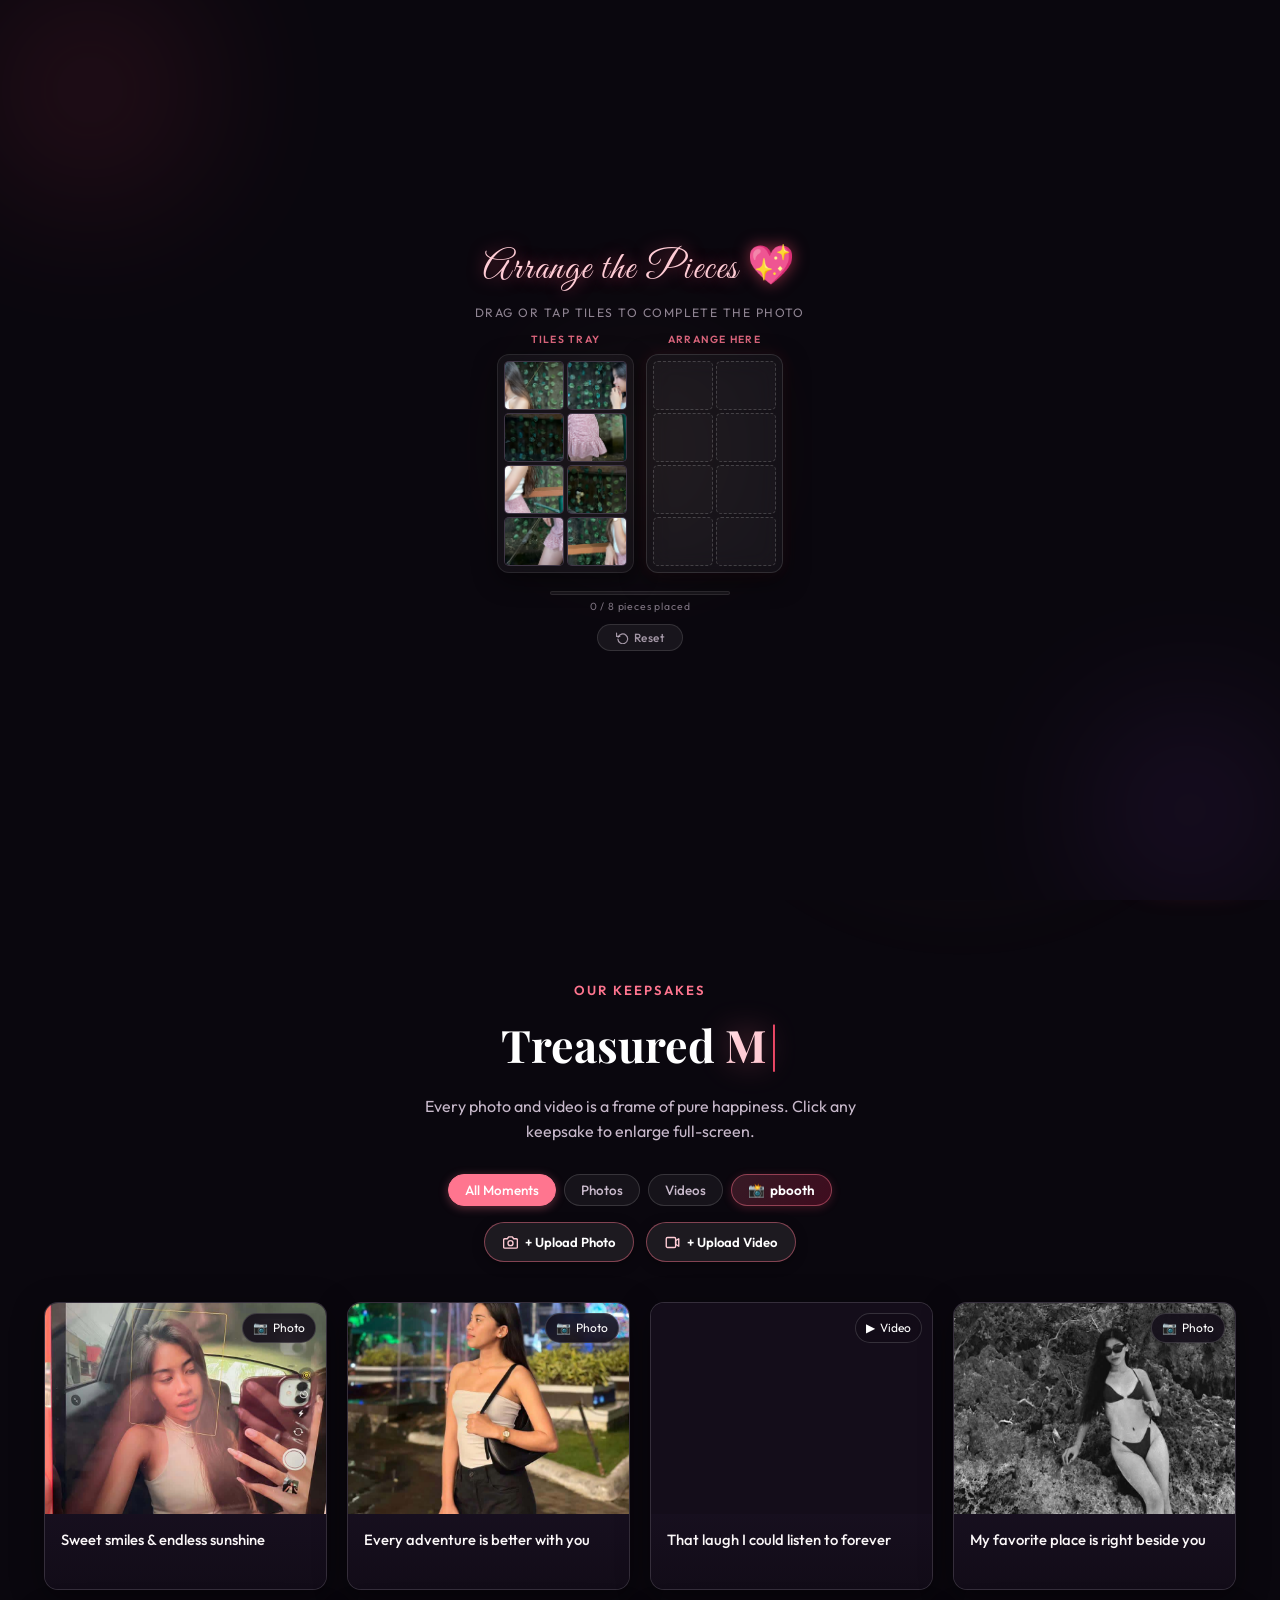
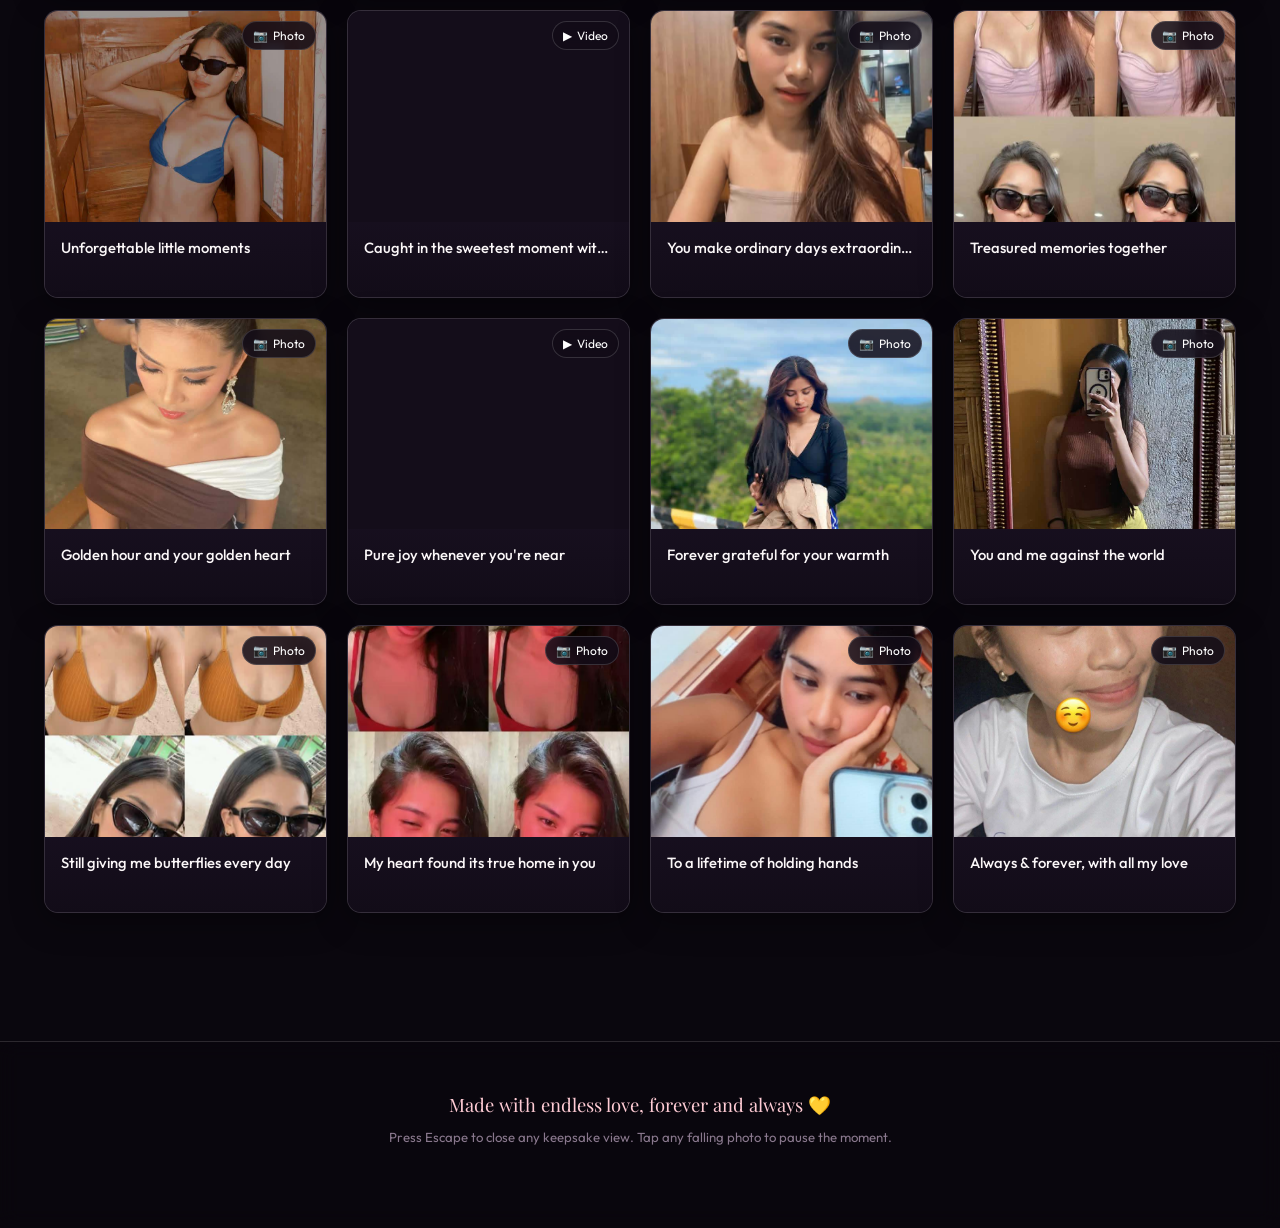
==== commit 0a9de9bc: "ccc" ====
--- a/love-surprise/index.html
+++ b/love-surprise/index.html
@@ -76,20 +76,22 @@
         <div class="puzzle-board-wrap">
           <div class="puzzle-section-label">Arrange Here</div>
           <div class="puzzle-board" id="puzzle-board" aria-label="Puzzle solution board"></div>
-
-          <!-- Progress -->
-          <div class="puzzle-progress-bar-wrap">
-            <div class="puzzle-progress-fill"></div>
-          </div>
-          <p class="puzzle-progress-label">0 / 8 pieces placed</p>
-
-          <!-- Action buttons -->
-          <div class="puzzle-action-buttons">
-            <button type="button" class="puzzle-btn puzzle-shuffle-btn" id="puzzle-reset-btn" aria-label="Reset puzzle">
-              <svg viewBox="0 0 24 24" width="13" height="13" fill="none" stroke="currentColor" stroke-width="2.2" stroke-linecap="round" stroke-linejoin="round"><polyline points="1 4 1 10 7 10"/><path d="M3.51 15a9 9 0 1 0 .49-3.5"/></svg>
-              Reset
-            </button>
-          </div>
+        </div>
+      </div>
+
+      <!-- Centered Progress & Action controls -->
+      <div class="puzzle-controls-wrap">
+        <div class="puzzle-progress-bar-wrap">
+          <div class="puzzle-progress-fill"></div>
+        </div>
+        <p class="puzzle-progress-label">0 / 8 pieces placed</p>
+
+        <!-- Action buttons -->
+        <div class="puzzle-action-buttons">
+          <button type="button" class="puzzle-btn puzzle-shuffle-btn" id="puzzle-reset-btn" aria-label="Reset puzzle">
+            <svg viewBox="0 0 24 24" width="13" height="13" fill="none" stroke="currentColor" stroke-width="2.2" stroke-linecap="round" stroke-linejoin="round"><polyline points="1 4 1 10 7 10"/><path d="M3.51 15a9 9 0 1 0 .49-3.5"/></svg>
+            Reset
+          </button>
         </div>
       </div>
     </div>
--- a/love-surprise/css/puzzle.css
+++ b/love-surprise/css/puzzle.css
@@ -163,6 +163,18 @@
   position: relative;
 }
 
+/* ── Controls & Progress (Centered) ──────────────────────────────────────── */
+.puzzle-controls-wrap {
+  display: flex;
+  flex-direction: column;
+  align-items: center;
+  justify-content: center;
+  width: 100%;
+  max-width: 220px;
+  margin-top: 8px;
+  text-align: center;
+}
+
 /* ── Progress bar ─────────────────────────────────────────────────────────── */
 .puzzle-progress-bar-wrap {
   width: 100%;
@@ -172,7 +184,7 @@
   height: 4px;
   overflow: hidden;
   border: 1px solid rgba(255,255,255,0.09);
-  margin-top: 8px;
+  margin: 0 auto;
 }
 .puzzle-progress-fill {
   height: 100%;
@@ -187,7 +199,8 @@
   color: rgba(200,185,203,0.6);
   text-align: center;
   letter-spacing: 0.08em;
-  margin-top: 3px;
+  margin-top: 4px;
+  width: 100%;
 }
 
 /* ── Puzzle piece ─────────────────────────────────────────────────────────── */
@@ -271,7 +284,9 @@
 .puzzle-action-buttons {
   display: flex;
   justify-content: center;
+  align-items: center;
   margin-top: 8px;
+  width: 100%;
 }
 .puzzle-btn {
   font-family: 'Outfit', sans-serif;
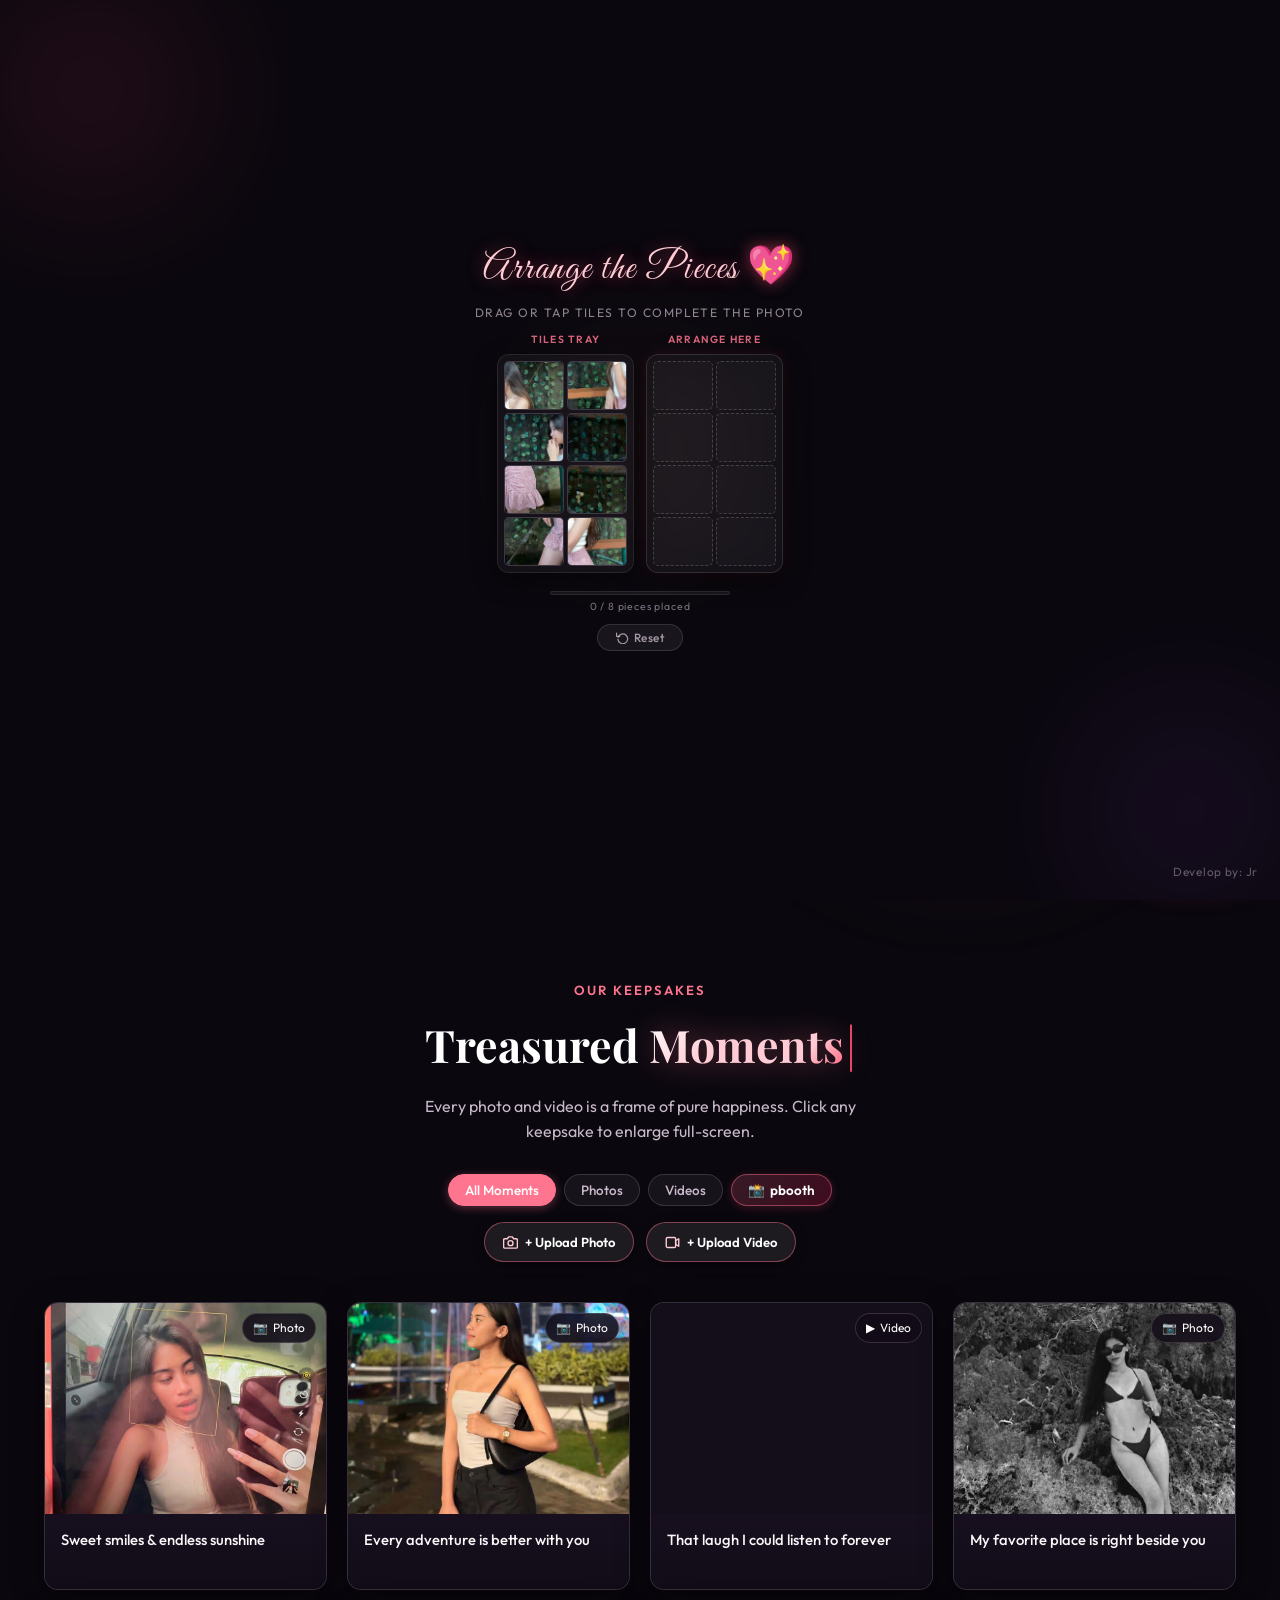
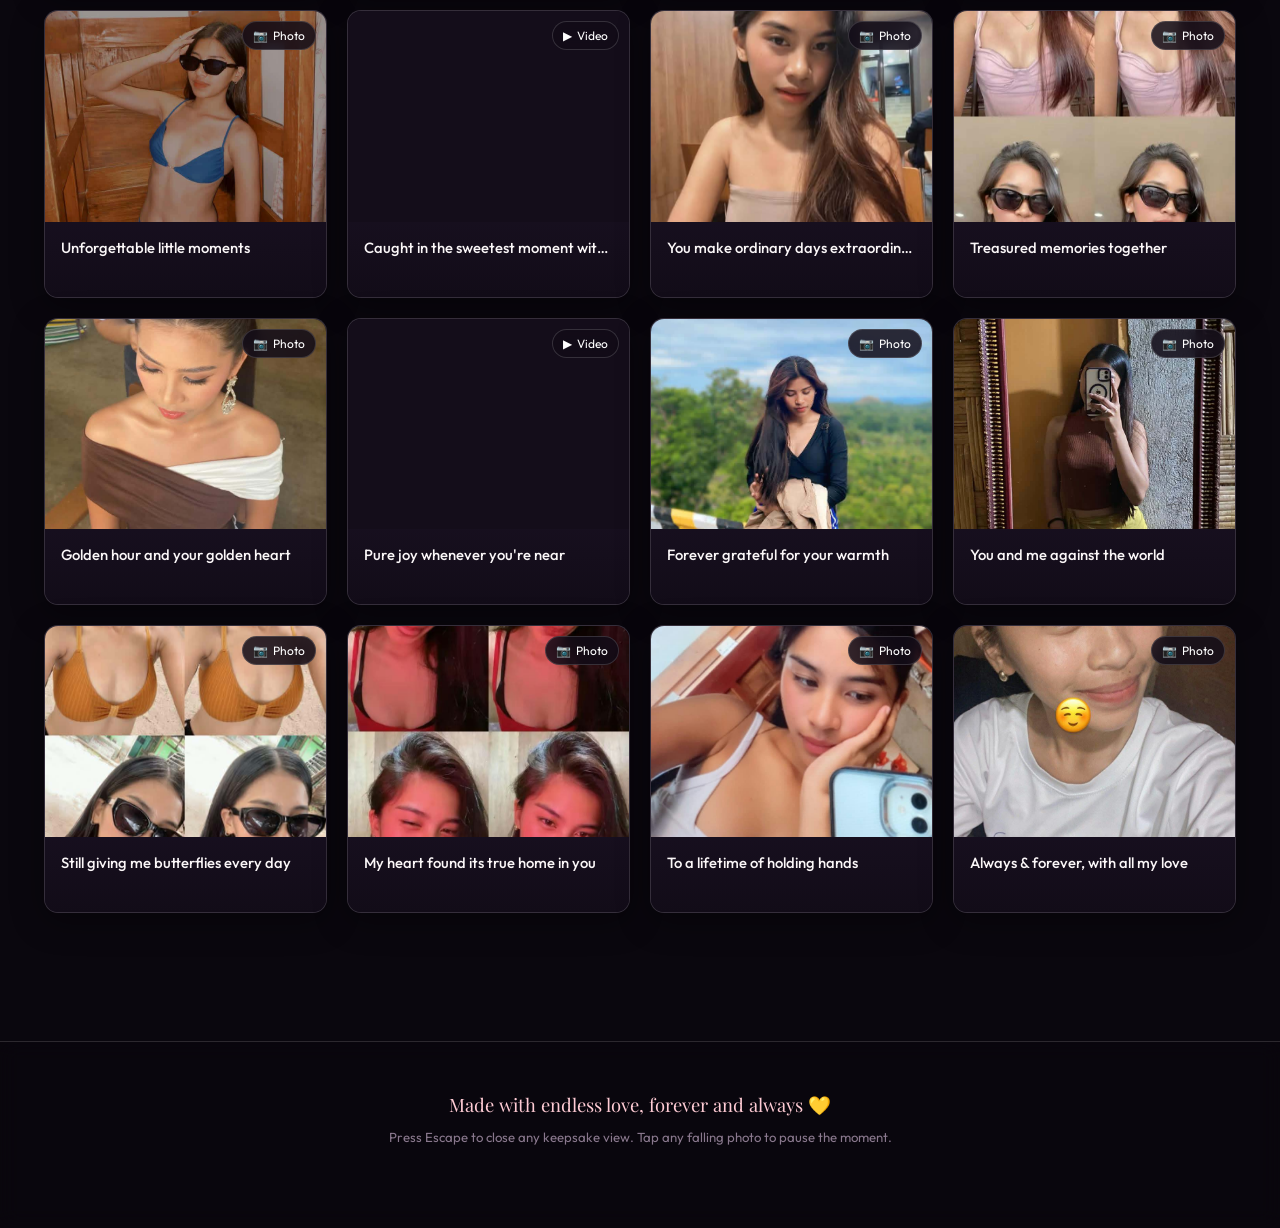
==== commit a6801257: "ev" ====
--- a/love-surprise/index.html
+++ b/love-surprise/index.html
@@ -95,6 +95,9 @@
         </div>
       </div>
     </div>
+
+    <!-- Developer Credit (bottom right) -->
+    <div class="puzzle-developer-credit">Develop by: Jr</div>
   </div>
 
   <!-- ═══════════════════════════════════════════════════════════════════
--- a/love-surprise/css/puzzle.css
+++ b/love-surprise/css/puzzle.css
@@ -456,3 +456,31 @@
   }
 }
 
+/* ── Developer credit (bottom right) ──────────────────────────────────────── */
+.puzzle-developer-credit {
+  position: fixed;
+  bottom: 18px;
+  right: 22px;
+  font-family: 'Outfit', sans-serif;
+  font-size: 0.74rem;
+  letter-spacing: 0.06em;
+  color: rgba(200, 185, 203, 0.45);
+  z-index: 10;
+  pointer-events: auto;
+  user-select: none;
+  transition: color 0.25s ease, opacity 0.25s ease;
+}
+
+.puzzle-developer-credit:hover {
+  color: rgba(255, 117, 143, 0.9);
+}
+
+@media (max-width: 480px) {
+  .puzzle-developer-credit {
+    font-size: 0.66rem;
+    bottom: 12px;
+    right: 14px;
+  }
+}
+
+
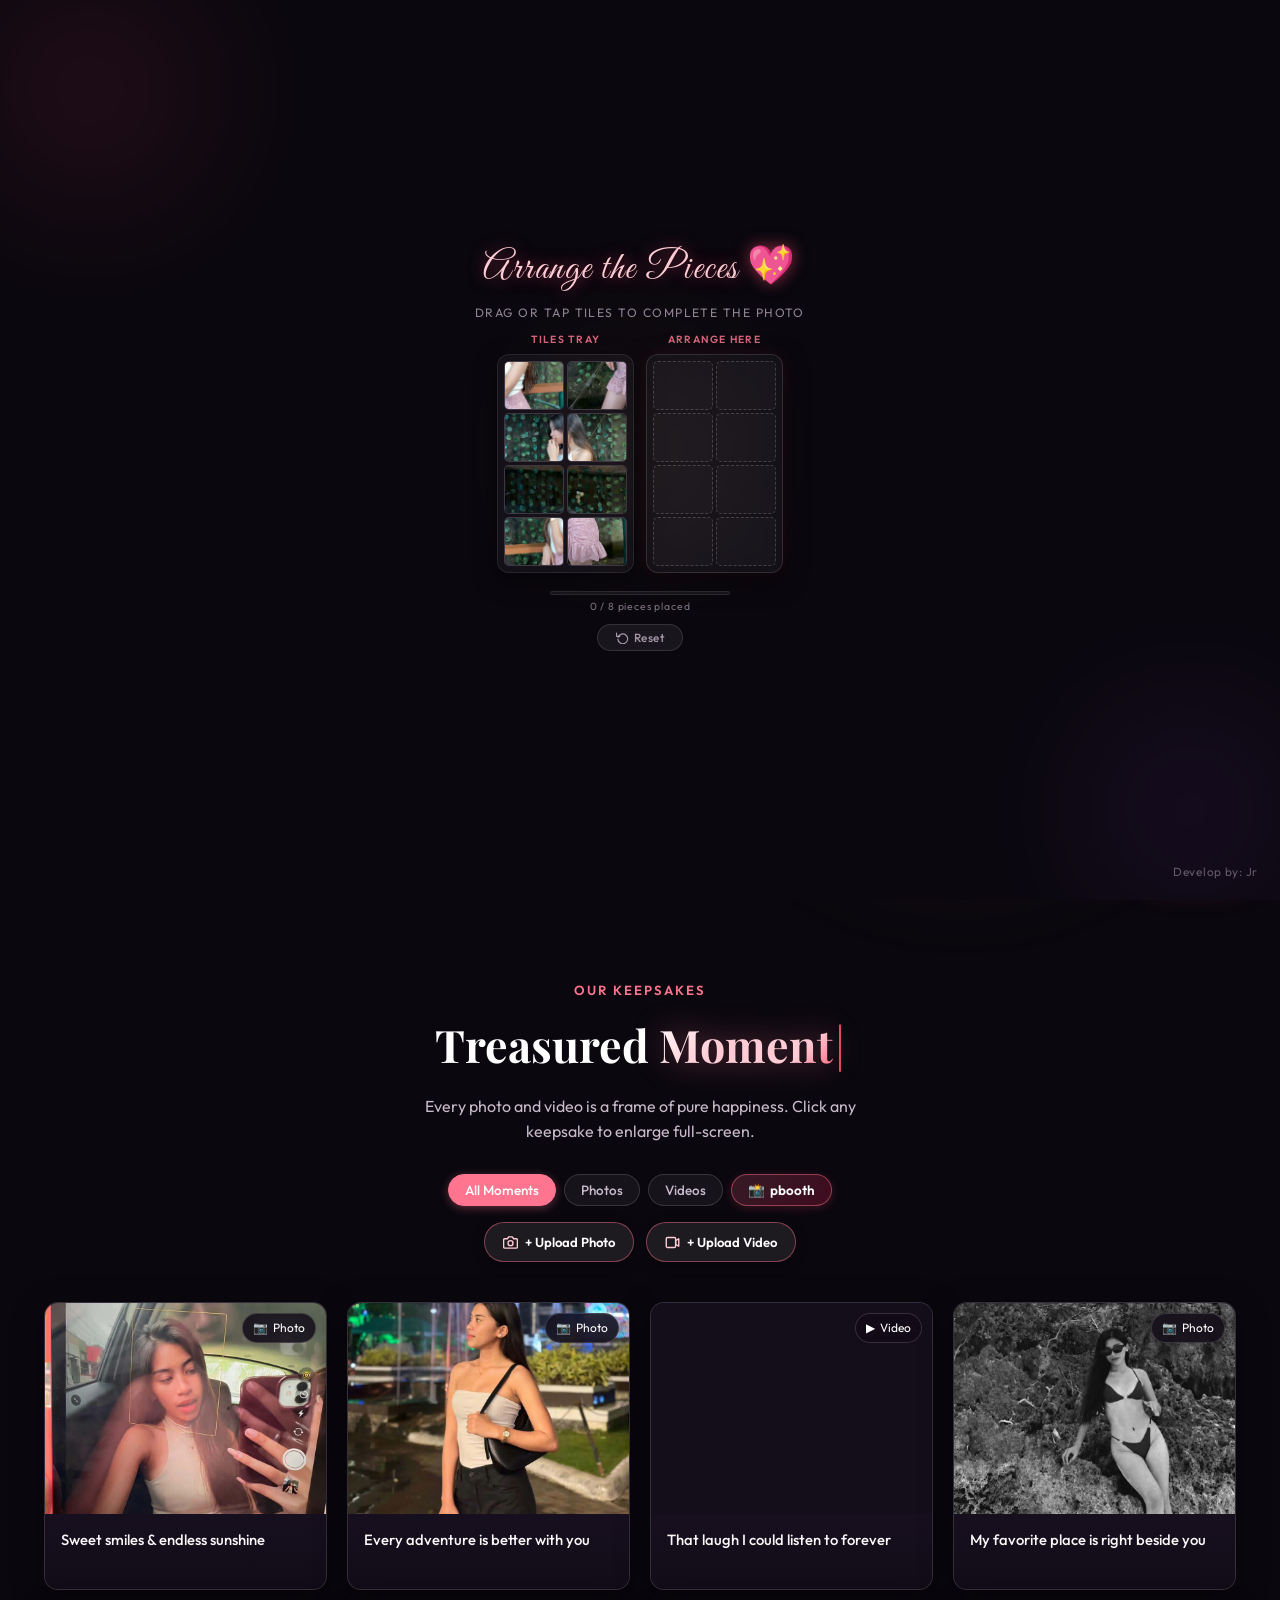
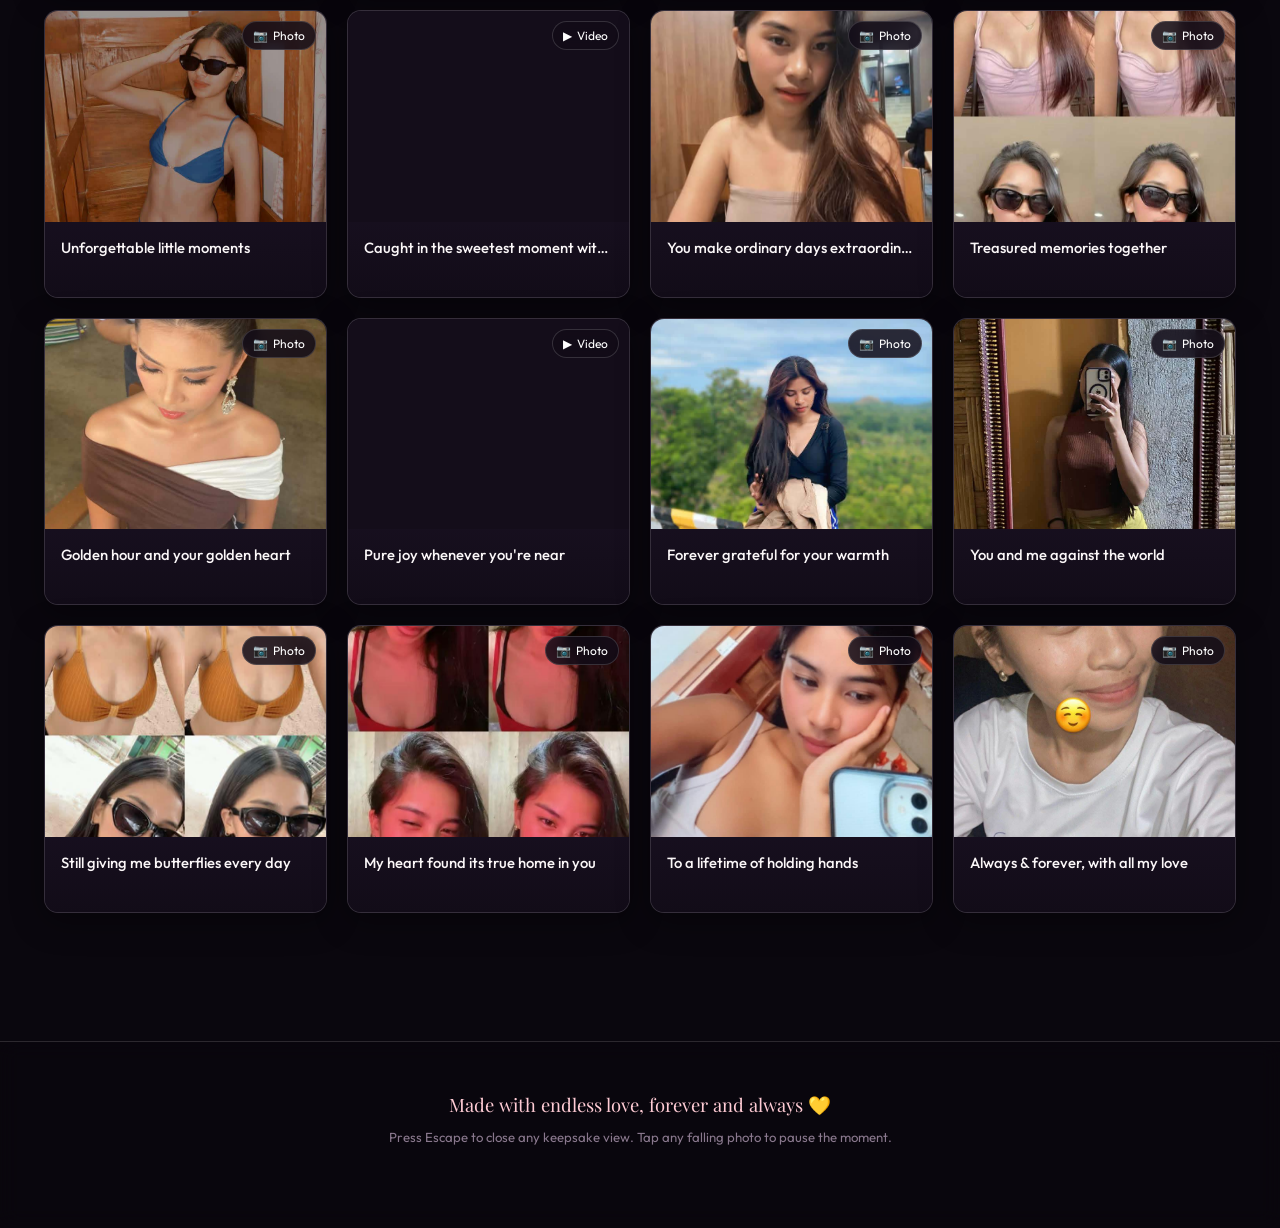
==== commit b557401d: "Update index.html" ====
--- a/love-surprise/index.html
+++ b/love-surprise/index.html
@@ -105,7 +105,6 @@
        ═══════════════════════════════════════════════════════════════════ -->
   <div id="puzzle-question-modal" role="dialog" aria-modal="true" aria-labelledby="pq-title">
     <div class="puzzle-question-card">
-      <p class="question-title" id="pq-title">Puzzle Complete!</p>
       <p class="question-text">Ikaw lage ni liks?</p>
       <div class="question-choices">
         <button type="button" class="question-btn yes" id="pq-yes-btn">Yes</button>
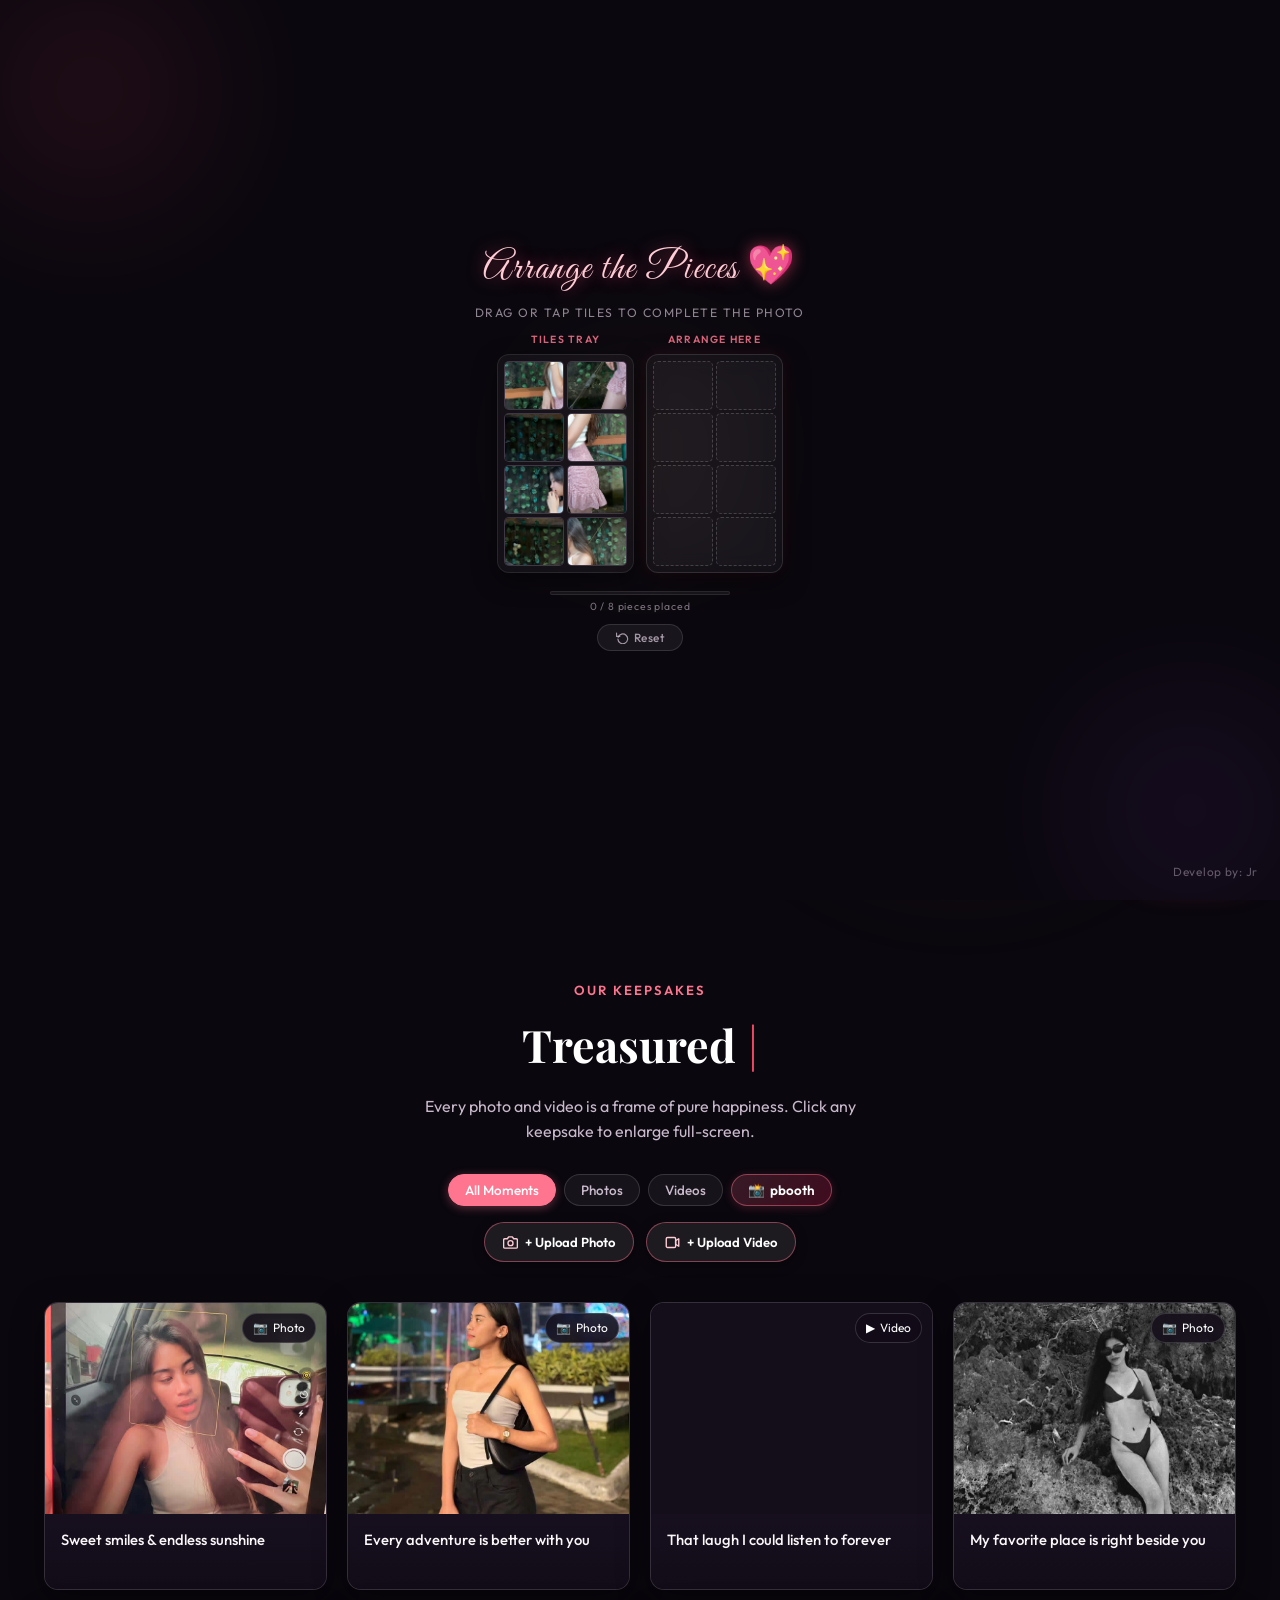
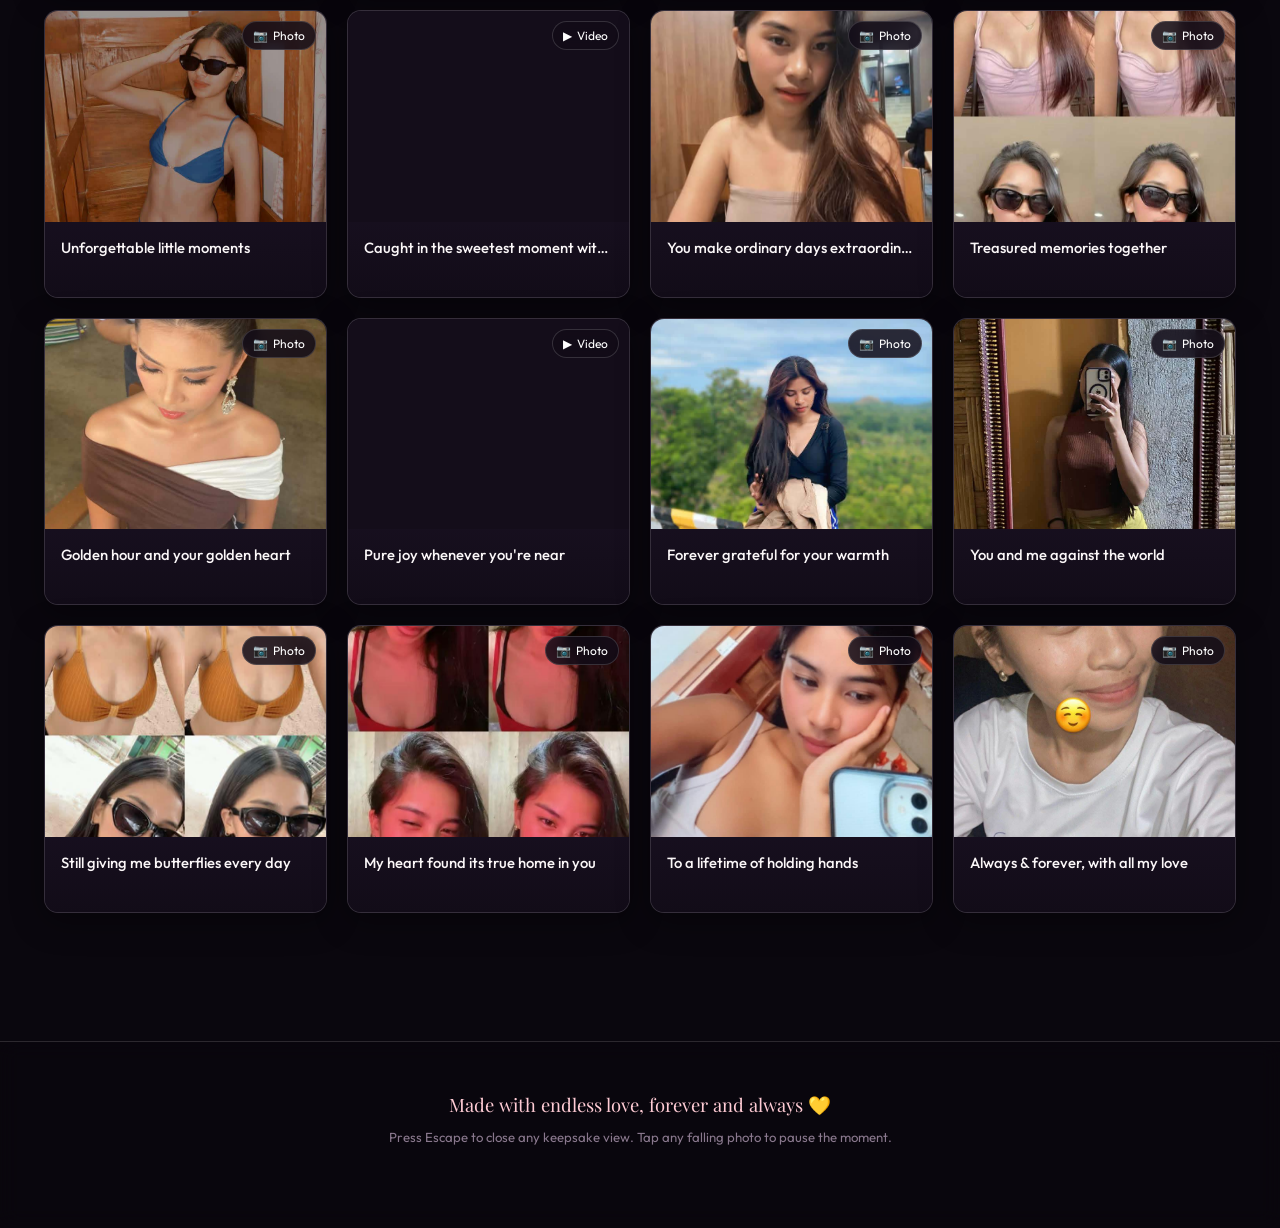
==== commit c41b7faa: "c c" ====
--- a/love-surprise/index.html
+++ b/love-surprise/index.html
@@ -141,6 +141,7 @@
       </button>
 
       <!-- Music Player & Playlist Control Group -->
+       <!-- Music Player & Playlist Control Group -->
       <div class="music-pill-group">
         <!-- Quick Play / Pause Button -->
         <button id="music-toggle-btn" class="glass-pill-btn music-toggle" aria-label="Toggle background music">
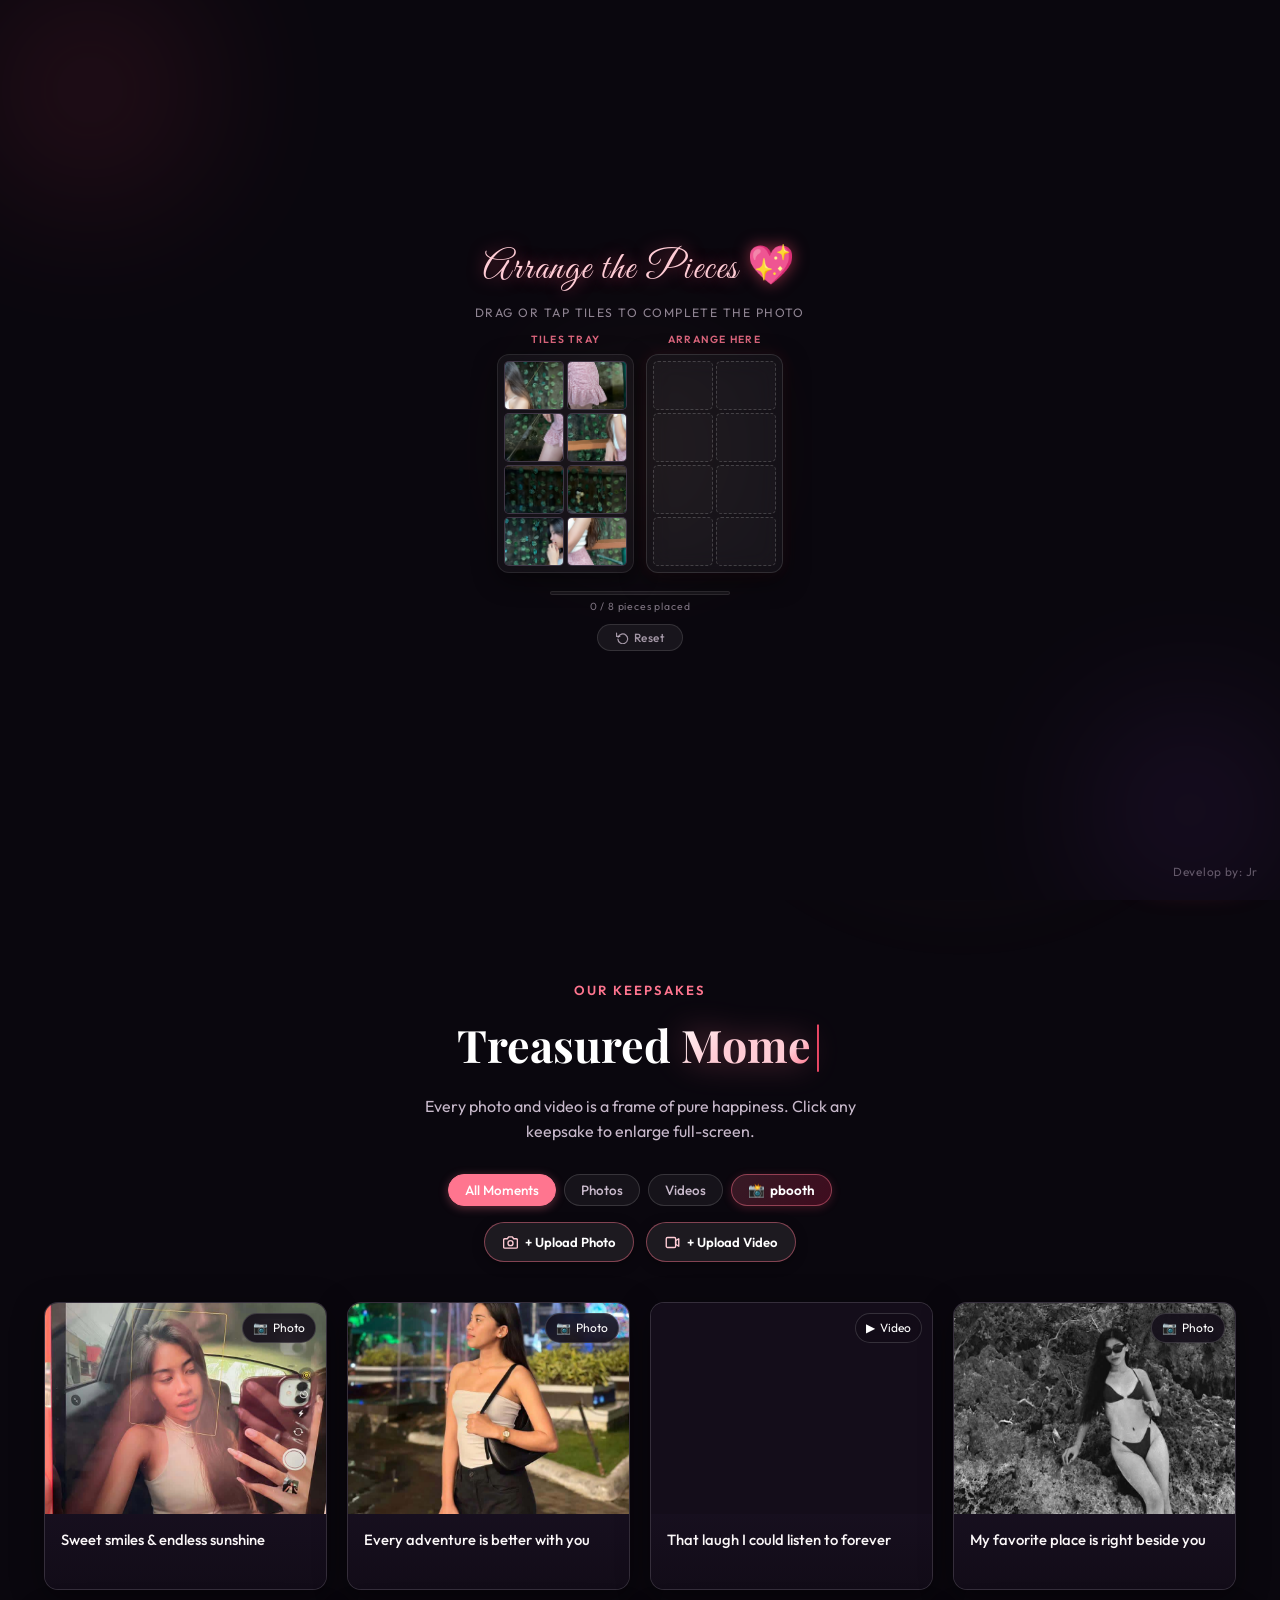
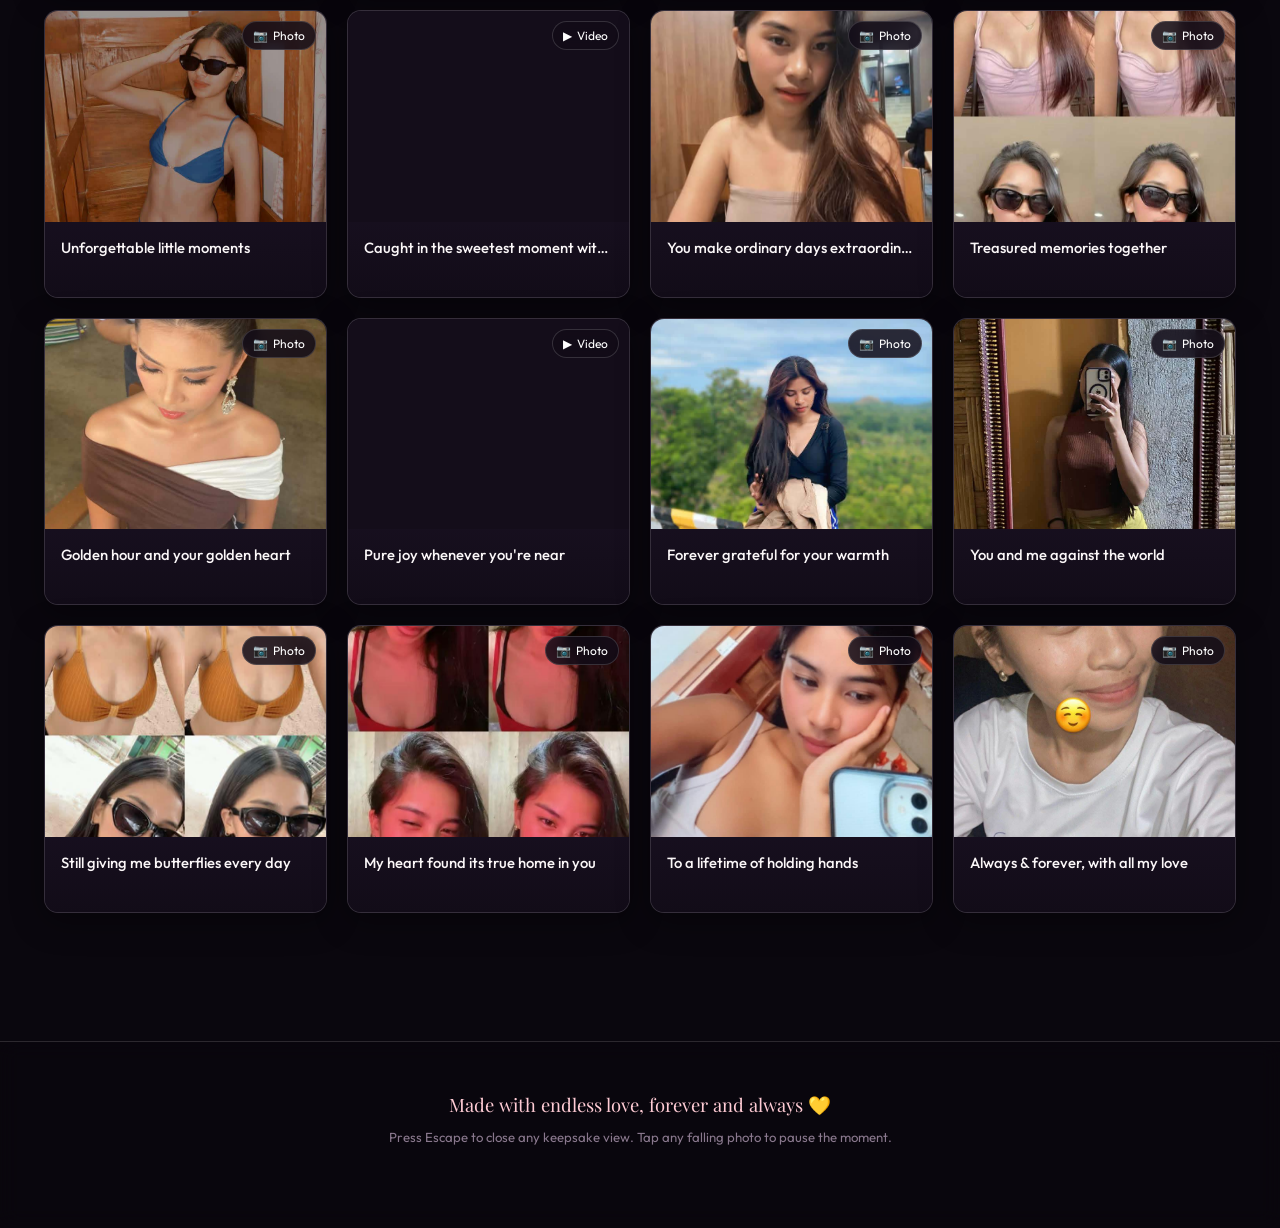
==== commit 16a5af6c: "gagg" ====
--- a/love-surprise/index.html
+++ b/love-surprise/index.html
@@ -141,7 +141,6 @@
       </button>
 
       <!-- Music Player & Playlist Control Group -->
-       <!-- Music Player & Playlist Control Group -->
       <div class="music-pill-group">
         <!-- Quick Play / Pause Button -->
         <button id="music-toggle-btn" class="glass-pill-btn music-toggle" aria-label="Toggle background music">
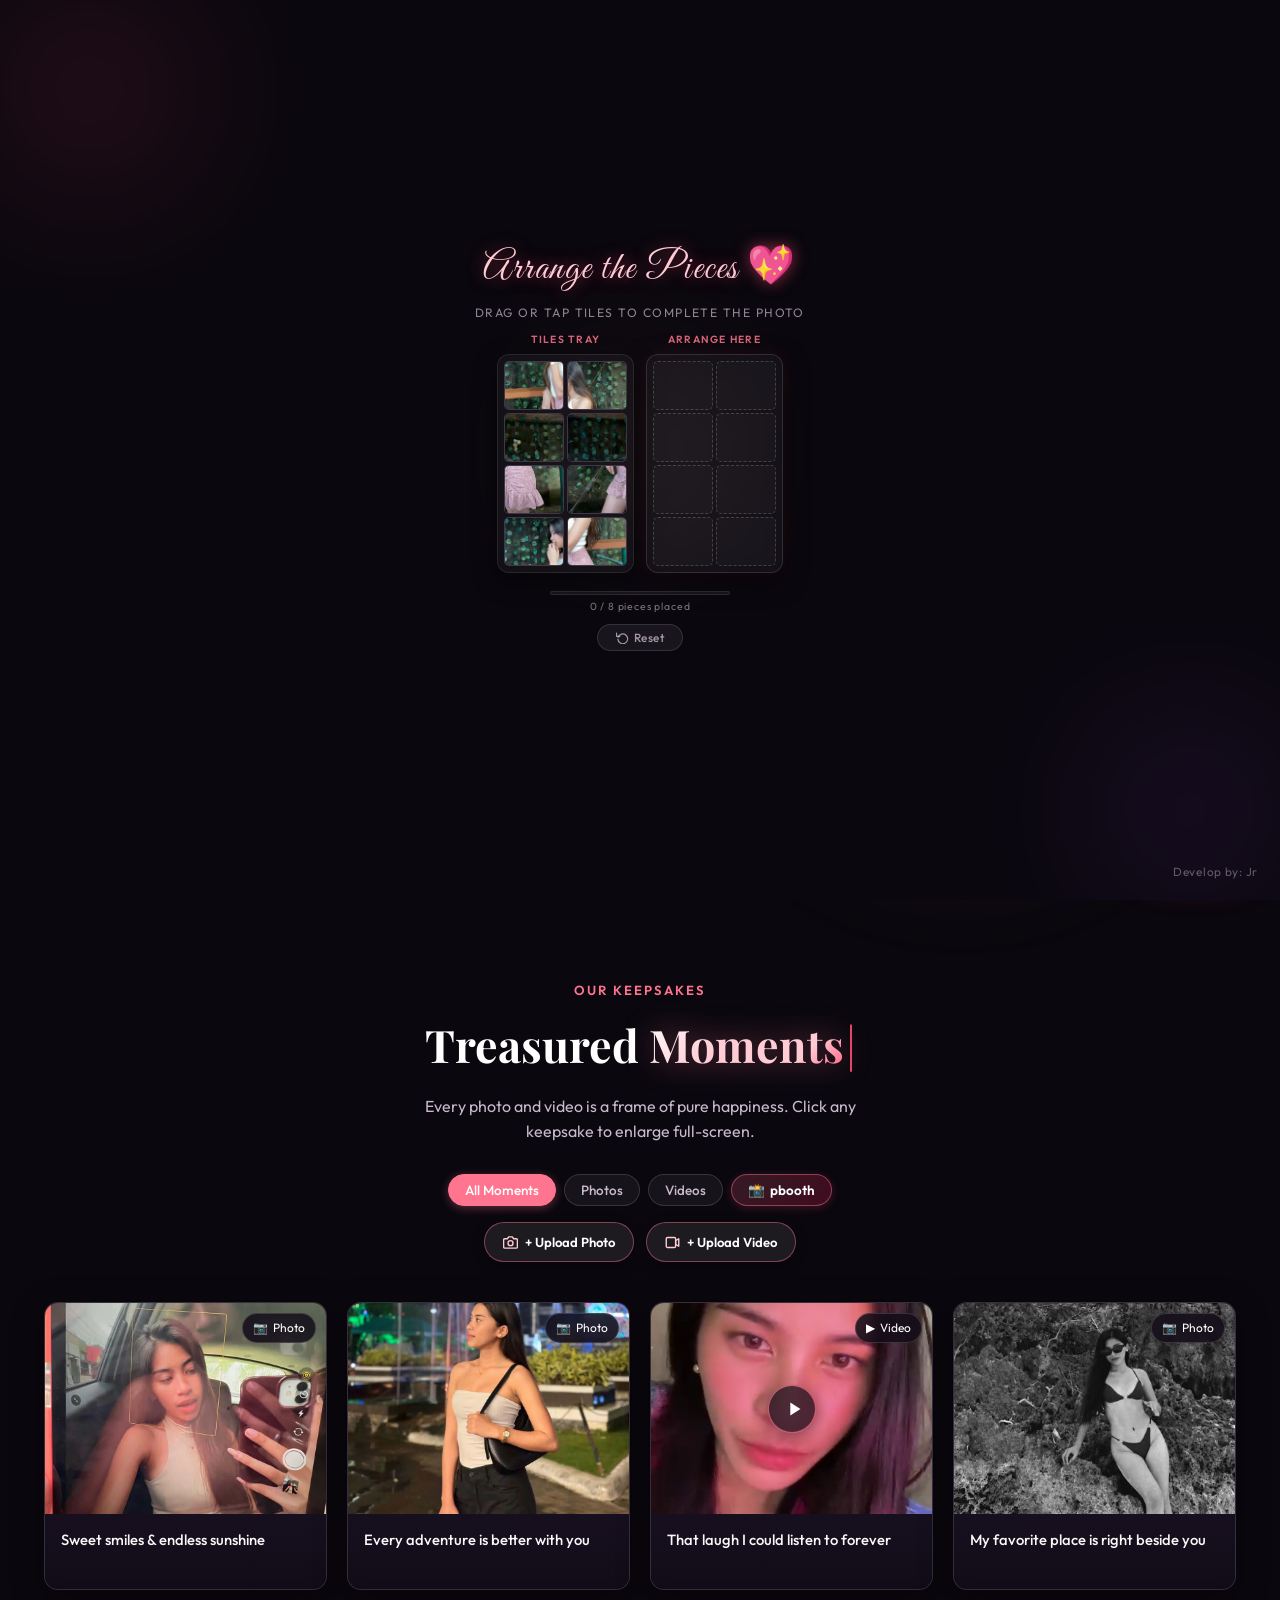
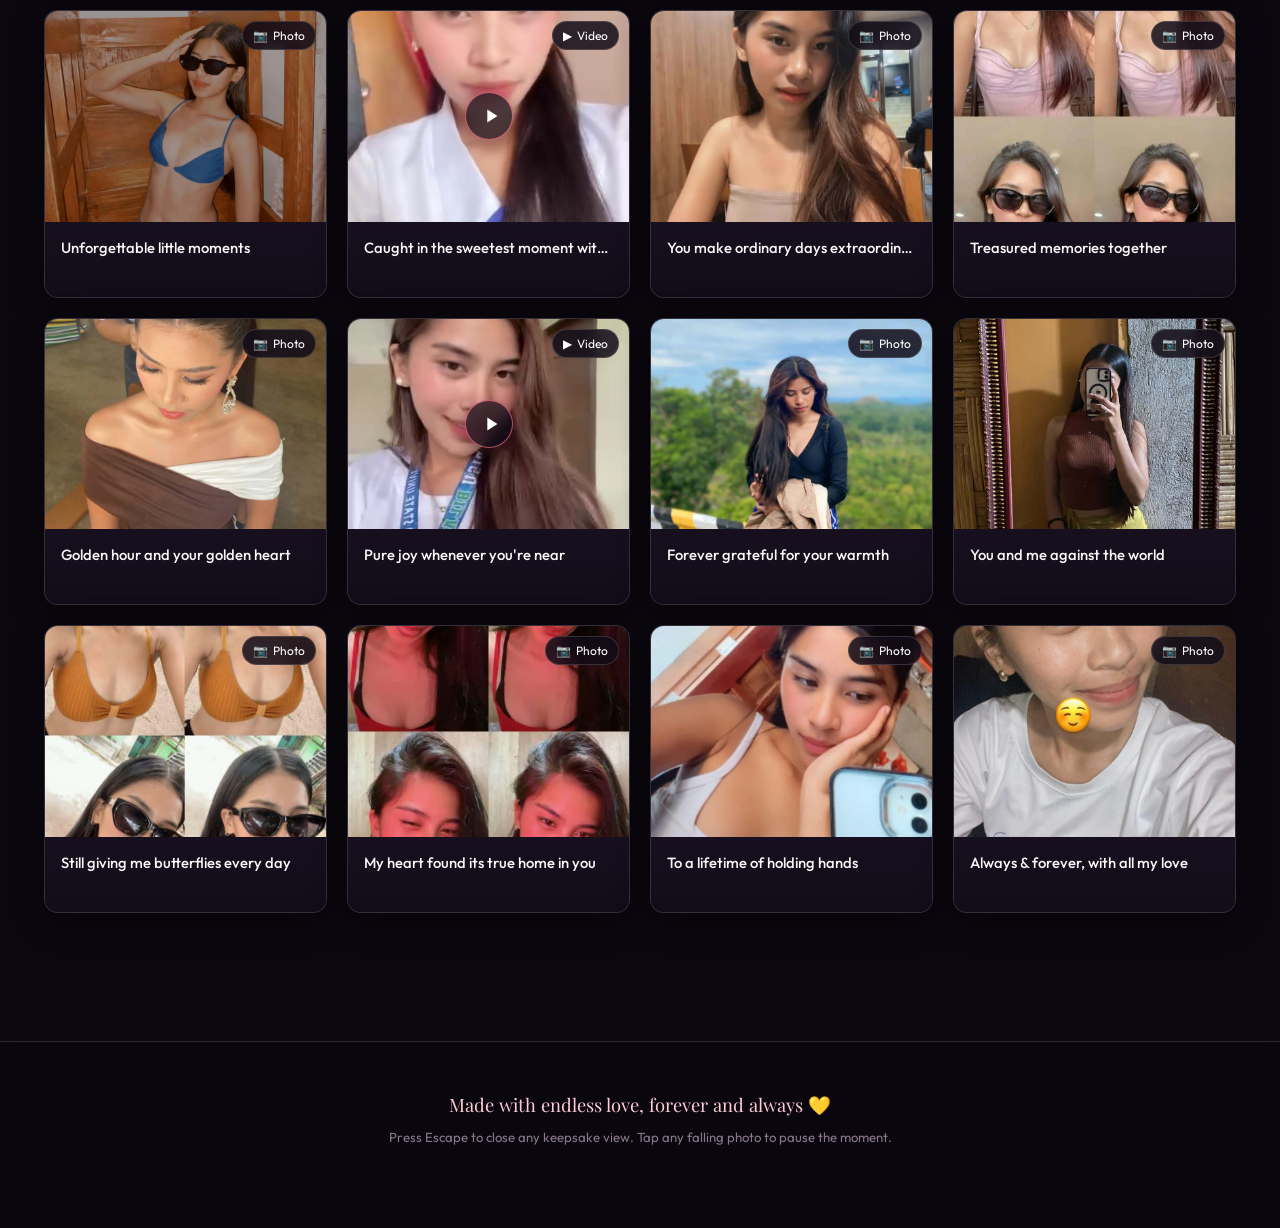
==== commit 4ccbcb18: "hsh" ====
--- a/love-surprise/index.html
+++ b/love-surprise/index.html
@@ -19,30 +19,16 @@
   <link rel="stylesheet" href="css/style.css">
   <link rel="stylesheet" href="css/puzzle.css">
 
-  <!-- Flow Controller: Fresh open/click starts with Puzzle; Page refresh stays on website -->
+  <!-- Flow Controller: Keep website unlocked across page reloads and refreshes -->
   <script>
     (function() {
-      var isRefresh = false;
       try {
-        var nav = performance.getEntriesByType('navigation')[0];
-        if (nav) {
-          isRefresh = (nav.type === 'reload');
-        } else if (window.performance && window.performance.navigation) {
-          isRefresh = (window.performance.navigation.type === 1);
+        var isUnlocked = (sessionStorage.getItem('love_surprise_puzzle_unlocked') === 'true') ||
+                         (localStorage.getItem('love_surprise_puzzle_unlocked') === 'true');
+        if (isUnlocked) {
+          document.documentElement.classList.add('puzzle-already-unlocked');
         }
       } catch (e) {}
-
-      // Fresh open (clicking link, new tab, opening in Live Server) -> reset to show Puzzle
-      if (!isRefresh) {
-        sessionStorage.removeItem('love_surprise_puzzle_unlocked');
-        localStorage.removeItem('love_surprise_puzzle_unlocked');
-      }
-
-      // If page was refreshed AND already unlocked, keep website open without flashing puzzle
-      if (sessionStorage.getItem('love_surprise_puzzle_unlocked') === 'true' ||
-          (isRefresh && localStorage.getItem('love_surprise_puzzle_unlocked') === 'true')) {
-        document.documentElement.classList.add('puzzle-already-unlocked');
-      }
     })();
   </script>
 </head>
--- a/love-surprise/css/style.css
+++ b/love-surprise/css/style.css
@@ -1157,6 +1157,34 @@
   transform: none !important;
 }
 
+/* Center Play Icon Overlay for Video Cards in Gallery Grid */
+.gallery-item[data-type="video"] .gallery-media-thumb::after {
+  content: "";
+  position: absolute;
+  top: 50%;
+  left: 50%;
+  transform: translate(-50%, -50%);
+  width: 48px;
+  height: 48px;
+  background: rgba(18, 12, 24, 0.72) url("data:image/svg+xml,%3Csvg xmlns='http://www.w3.org/2000/svg' viewBox='0 0 24 24' fill='%23ffffff'%3E%3Cpath d='M8 5v14l11-7z'/%3E%3C/svg%3E") no-repeat center 50% / 22px 22px;
+  background-position: calc(50% + 2px) center;
+  border: 1.5px solid rgba(255, 117, 143, 0.65);
+  border-radius: 50%;
+  box-shadow: 0 4px 20px rgba(0, 0, 0, 0.5), 0 0 15px rgba(255, 117, 143, 0.35);
+  backdrop-filter: blur(8px);
+  -webkit-backdrop-filter: blur(8px);
+  pointer-events: none;
+  transition: transform 0.28s cubic-bezier(0.175, 0.885, 0.32, 1.275), background-color 0.25s ease, border-color 0.25s ease, box-shadow 0.25s ease;
+  z-index: 2;
+}
+
+.gallery-item[data-type="video"]:hover .gallery-media-thumb::after {
+  transform: translate(-50%, -50%) scale(1.12);
+  background-color: rgba(255, 75, 110, 0.9);
+  border-color: #ffffff;
+  box-shadow: 0 6px 25px rgba(255, 75, 110, 0.6), 0 0 20px rgba(255, 255, 255, 0.4);
+}
+
 /* Permanent Delete Button - hidden on grid cards as requested by user ("sagbot tan-awon") */
 .gallery-item-delete-btn {
   display: none !important;
@@ -1176,6 +1204,7 @@
   display: flex;
   align-items: center;
   gap: 5px;
+  z-index: 3;
 }
 
 .gallery-info {
@@ -4325,5 +4354,112 @@
   }
 }
 
-
-
+/* ==========================================================================
+   FLOATING MUSIC RESUME PROMPT & SITE TOAST NOTIFICATION
+   ========================================================================== */
+.music-resume-floating-prompt {
+  position: fixed;
+  bottom: 2rem;
+  left: 50%;
+  transform: translateX(-50%) translateY(35px);
+  z-index: 10000;
+  opacity: 0;
+  pointer-events: auto;
+  cursor: pointer;
+  transition: all 0.4s cubic-bezier(0.16, 1, 0.3, 1);
+}
+
+.music-resume-floating-prompt.active {
+  opacity: 1;
+  transform: translateX(-50%) translateY(0);
+}
+
+.music-resume-prompt-content {
+  display: inline-flex;
+  align-items: center;
+  gap: 0.7rem;
+  background: rgba(30, 16, 25, 0.92);
+  backdrop-filter: blur(16px);
+  -webkit-backdrop-filter: blur(16px);
+  border: 1px solid rgba(255, 117, 143, 0.4);
+  box-shadow: 0 10px 30px rgba(0, 0, 0, 0.55), 0 0 20px rgba(255, 77, 109, 0.35);
+  padding: 0.8rem 1.5rem;
+  border-radius: 9999px;
+  color: #fff;
+  font-family: inherit;
+  font-size: 0.95rem;
+  font-weight: 500;
+  animation: promptGlowPulse 2.4s ease-in-out infinite alternate;
+}
+
+@keyframes promptGlowPulse {
+  0% {
+    box-shadow: 0 10px 30px rgba(0, 0, 0, 0.55), 0 0 12px rgba(255, 77, 109, 0.25);
+    border-color: rgba(255, 117, 143, 0.35);
+  }
+  100% {
+    box-shadow: 0 14px 38px rgba(0, 0, 0, 0.65), 0 0 28px rgba(255, 77, 109, 0.6);
+    border-color: rgba(255, 117, 143, 0.7);
+  }
+}
+
+.music-resume-prompt-icon {
+  font-size: 1.2rem;
+  animation: promptIconBounce 1.4s ease infinite;
+}
+
+@keyframes promptIconBounce {
+  0%, 100% { transform: translateY(0); }
+  50% { transform: translateY(-3px) scale(1.1); }
+}
+
+.music-resume-prompt-text {
+  color: #ffe5ec;
+  letter-spacing: 0.02em;
+}
+
+.music-resume-prompt-sparkle {
+  font-size: 1rem;
+}
+
+/* Site Toast Notification */
+.site-toast-notification, #pbooth-toast {
+  position: fixed;
+  top: 1.5rem;
+  left: 50%;
+  transform: translateX(-50%) translateY(-25px);
+  z-index: 10001;
+  background: rgba(26, 12, 22, 0.94);
+  backdrop-filter: blur(16px);
+  -webkit-backdrop-filter: blur(16px);
+  border: 1px solid rgba(244, 194, 127, 0.4);
+  box-shadow: 0 10px 30px rgba(0, 0, 0, 0.6), 0 0 20px rgba(244, 194, 127, 0.25);
+  padding: 0.65rem 1.4rem;
+  border-radius: 9999px;
+  color: #ffffff;
+  font-size: 0.9rem;
+  font-weight: 500;
+  display: inline-flex;
+  align-items: center;
+  gap: 0.6rem;
+  opacity: 0;
+  pointer-events: none;
+  transition: all 0.35s cubic-bezier(0.16, 1, 0.3, 1);
+}
+
+.site-toast-notification.show, #pbooth-toast.show {
+  opacity: 1;
+  transform: translateX(-50%) translateY(0);
+}
+
+.site-toast-icon, #pbooth-toast-icon {
+  font-size: 1.15rem;
+}
+
+.site-toast-msg, #pbooth-toast-msg {
+  color: #fff0f3;
+}
+
+
+
+
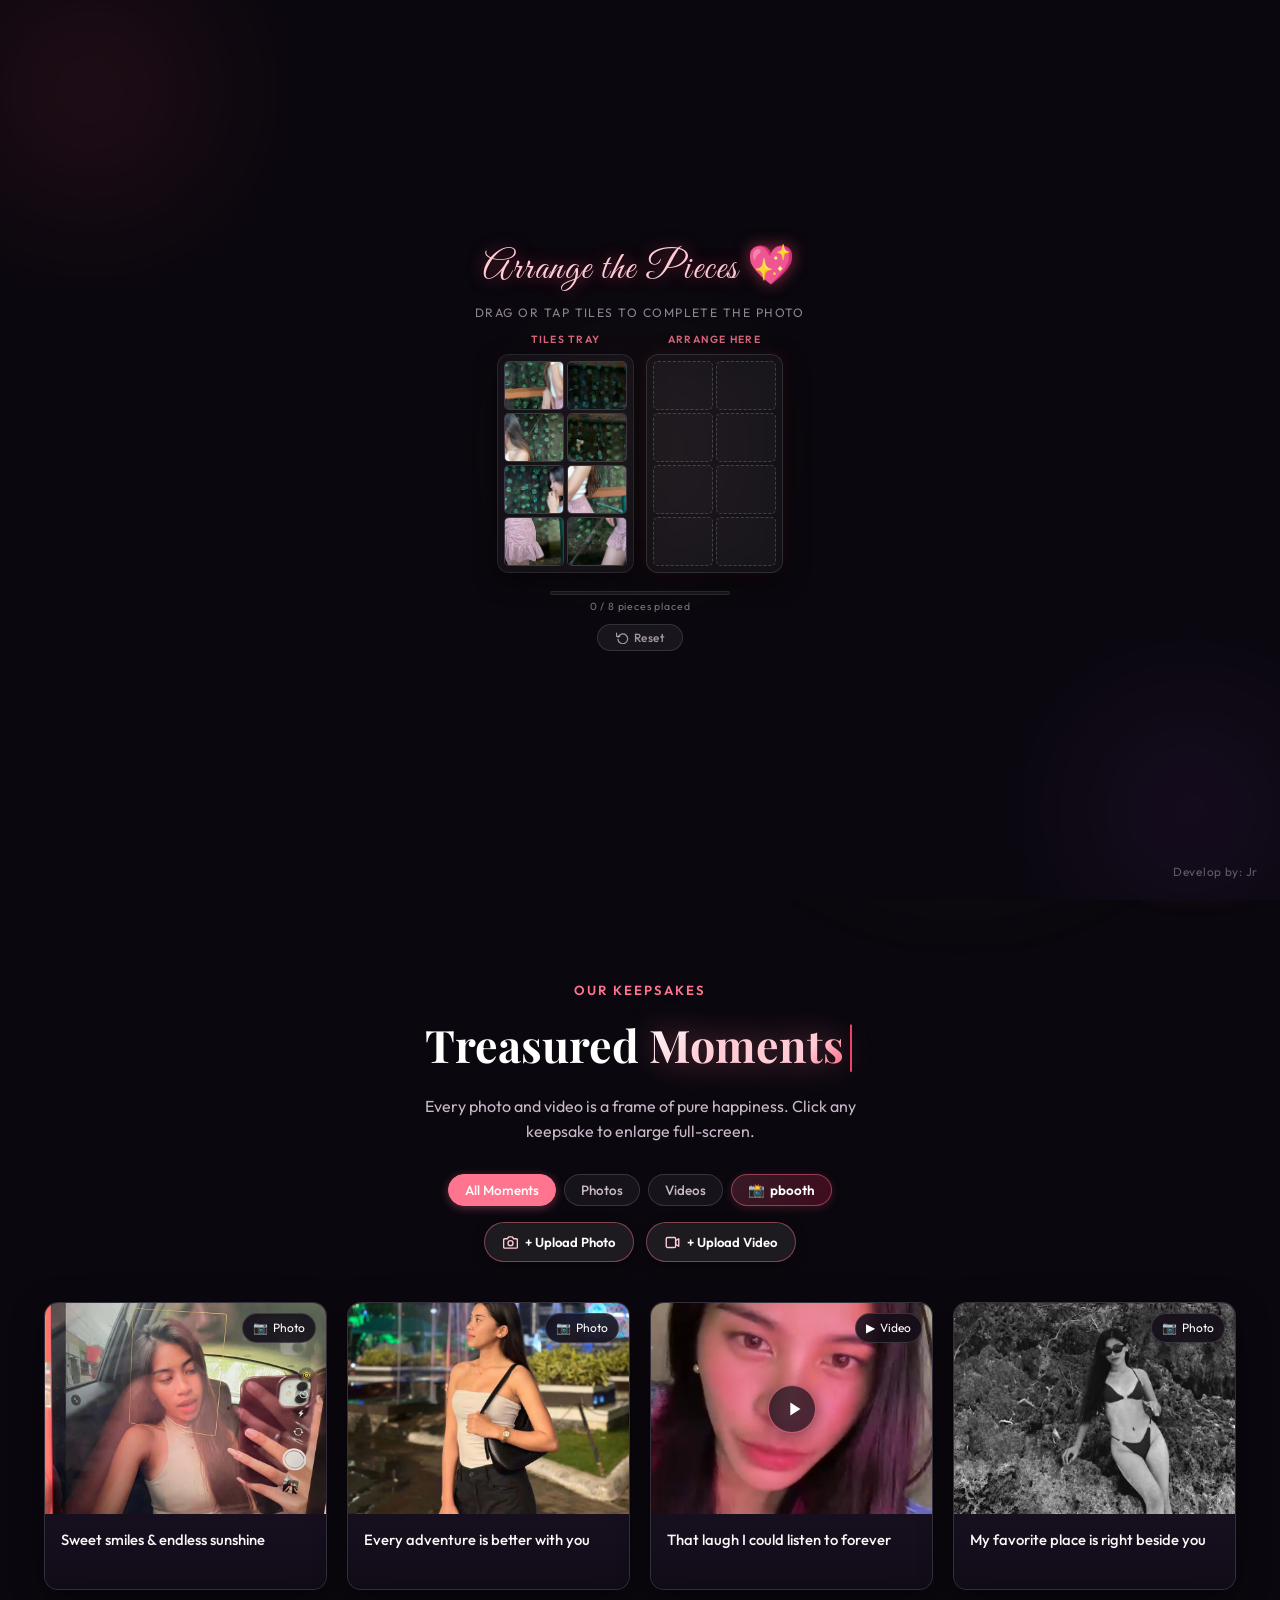
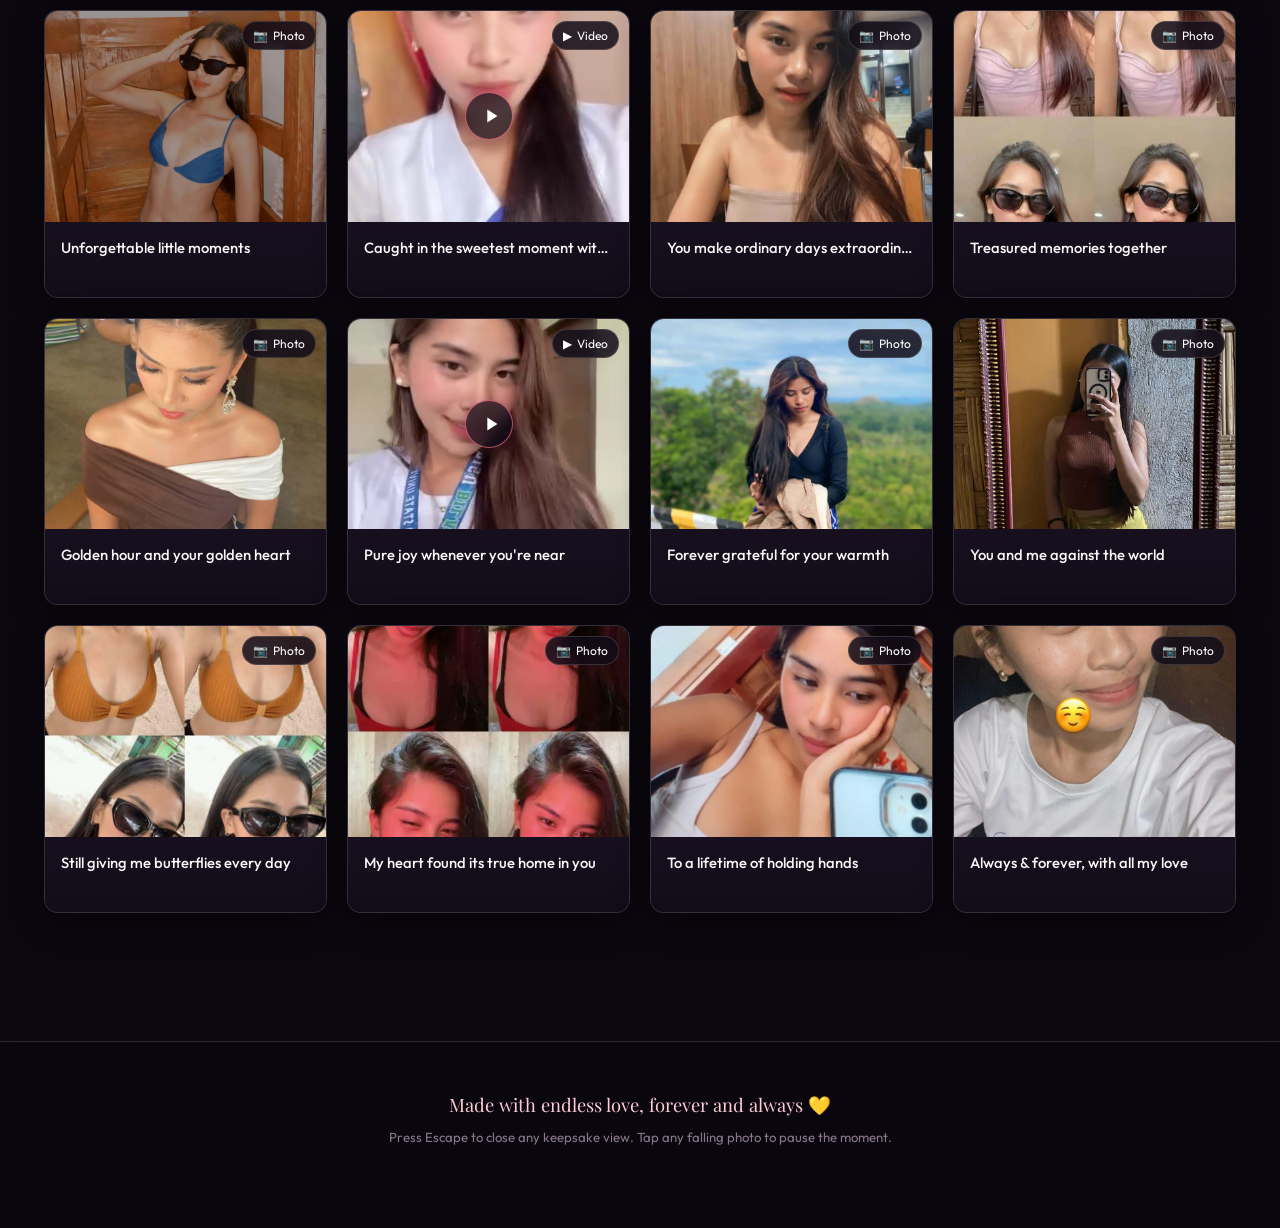
==== commit 7fb95194: "aagag" ====
--- a/love-surprise/index.html
+++ b/love-surprise/index.html
@@ -19,14 +19,37 @@
   <link rel="stylesheet" href="css/style.css">
   <link rel="stylesheet" href="css/puzzle.css">
 
-  <!-- Flow Controller: Keep website unlocked across page reloads and refreshes -->
+  <!-- Flow Controller: Fresh open starts with Puzzle & Question Modal; Page reload stays on website -->
   <script>
     (function() {
+      var isRefresh = false;
       try {
-        var isUnlocked = (sessionStorage.getItem('love_surprise_puzzle_unlocked') === 'true') ||
-                         (localStorage.getItem('love_surprise_puzzle_unlocked') === 'true');
-        if (isUnlocked) {
+        var nav = performance.getEntriesByType('navigation')[0];
+        if (nav) {
+          isRefresh = (nav.type === 'reload');
+        } else if (window.performance && window.performance.navigation) {
+          isRefresh = (window.performance.navigation.type === 1);
+        }
+        var params = new URLSearchParams(window.location.search);
+        if (params.has('puzzle') || params.has('reset')) {
+          isRefresh = false;
+        }
+      } catch (e) {}
+
+      // Fresh visit (clicking link, new tab, opening in Messenger) -> reset to show Puzzle & Question
+      if (!isRefresh) {
+        try {
+          sessionStorage.removeItem('love_surprise_puzzle_unlocked');
+          localStorage.removeItem('love_surprise_puzzle_unlocked');
+        } catch (e) {}
+      }
+
+      // If page was in-session refreshed AND already unlocked, stay on website without re-locking
+      try {
+        if (isRefresh && sessionStorage.getItem('love_surprise_puzzle_unlocked') === 'true') {
           document.documentElement.classList.add('puzzle-already-unlocked');
+        } else {
+          document.documentElement.classList.remove('puzzle-already-unlocked');
         }
       } catch (e) {}
     })();
--- a/love-surprise/css/style.css
+++ b/love-surprise/css/style.css
@@ -4217,34 +4217,7 @@
   color: #fff;
 }
 
-/* Toast */
-.pbooth-toast {
-  position: fixed;
-  bottom: 30px;
-  left: 50%;
-  transform: translateX(-50%) translateY(30px);
-  background: rgba(24, 12, 28, 0.95);
-  backdrop-filter: blur(12px);
-  border: 1px solid rgba(255, 117, 143, 0.4);
-  border-radius: var(--radius-full);
-  padding: 8px 20px;
-  display: flex;
-  align-items: center;
-  gap: 8px;
-  color: #fff;
-  font-size: 0.82rem;
-  font-weight: 500;
-  box-shadow: 0 10px 30px rgba(0, 0, 0, 0.6), 0 0 20px rgba(255, 117, 143, 0.3);
-  z-index: 2000;
-  opacity: 0;
-  pointer-events: none;
-  transition: all 0.3s cubic-bezier(0.175, 0.885, 0.32, 1.275);
-}
-
-.pbooth-toast.show {
-  opacity: 1;
-  transform: translateX(-50%) translateY(0);
-}
+
 
 /* Mobile Responsiveness for Photobooth */
 @media (max-width: 600px) {
@@ -4422,11 +4395,15 @@
   font-size: 1rem;
 }
 
-/* Site Toast Notification */
-.site-toast-notification, #pbooth-toast {
-  position: fixed;
-  top: 1.5rem;
-  left: 50%;
+/* Site & Photobooth Toast Notification (Compact Pill at Top) */
+.site-toast-notification,
+#pbooth-toast,
+.pbooth-toast {
+  position: fixed !important;
+  top: 1.5rem !important;
+  bottom: auto !important;
+  left: 50% !important;
+  right: auto !important;
   transform: translateX(-50%) translateY(-25px);
   z-index: 10001;
   background: rgba(26, 12, 22, 0.94);
@@ -4441,22 +4418,33 @@
   font-weight: 500;
   display: inline-flex;
   align-items: center;
+  justify-content: center;
   gap: 0.6rem;
+  width: auto !important;
+  max-width: 90vw;
+  height: auto !important;
+  white-space: nowrap;
   opacity: 0;
   pointer-events: none;
   transition: all 0.35s cubic-bezier(0.16, 1, 0.3, 1);
 }
 
-.site-toast-notification.show, #pbooth-toast.show {
+.site-toast-notification.show,
+#pbooth-toast.show,
+.pbooth-toast.show {
   opacity: 1;
   transform: translateX(-50%) translateY(0);
 }
 
-.site-toast-icon, #pbooth-toast-icon {
+.site-toast-icon,
+#pbooth-toast-icon,
+.pbooth-toast .toast-icon {
   font-size: 1.15rem;
 }
 
-.site-toast-msg, #pbooth-toast-msg {
+.site-toast-msg,
+#pbooth-toast-msg,
+.pbooth-toast .toast-msg {
   color: #fff0f3;
 }
 
